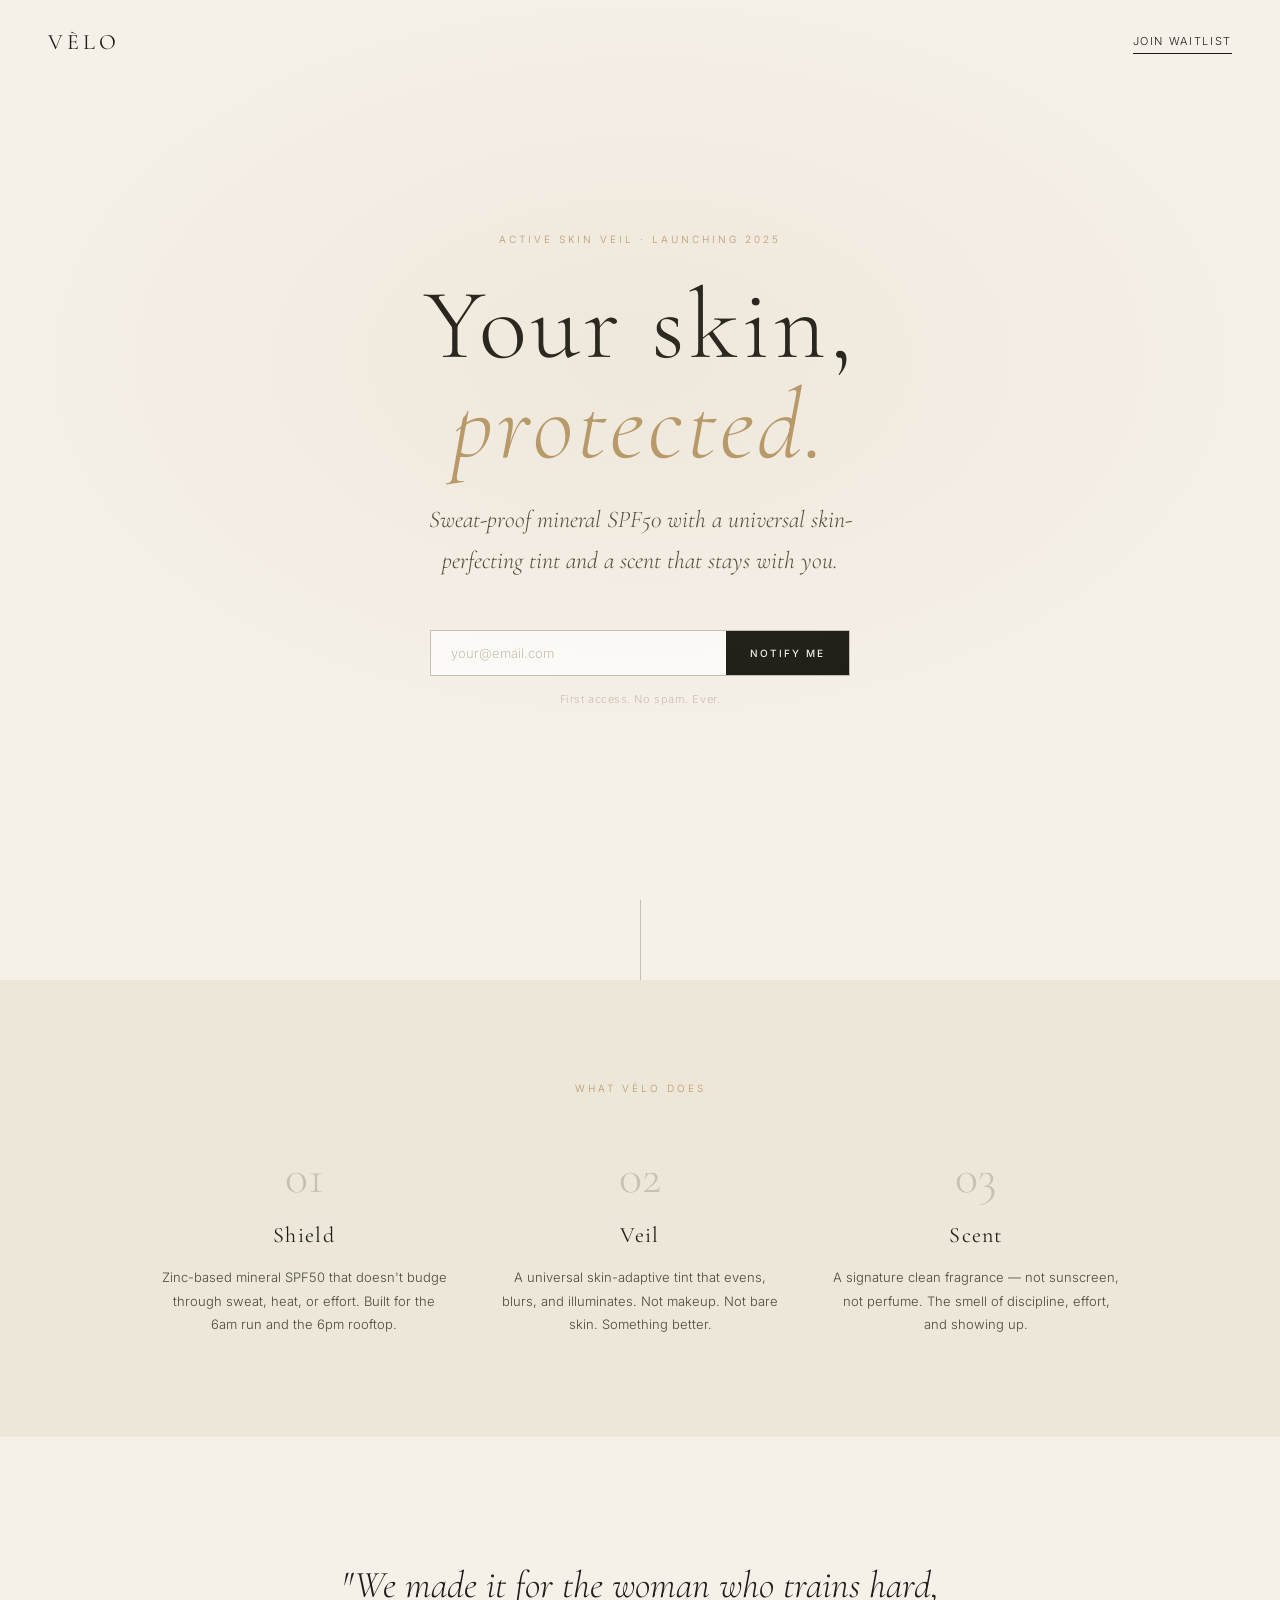
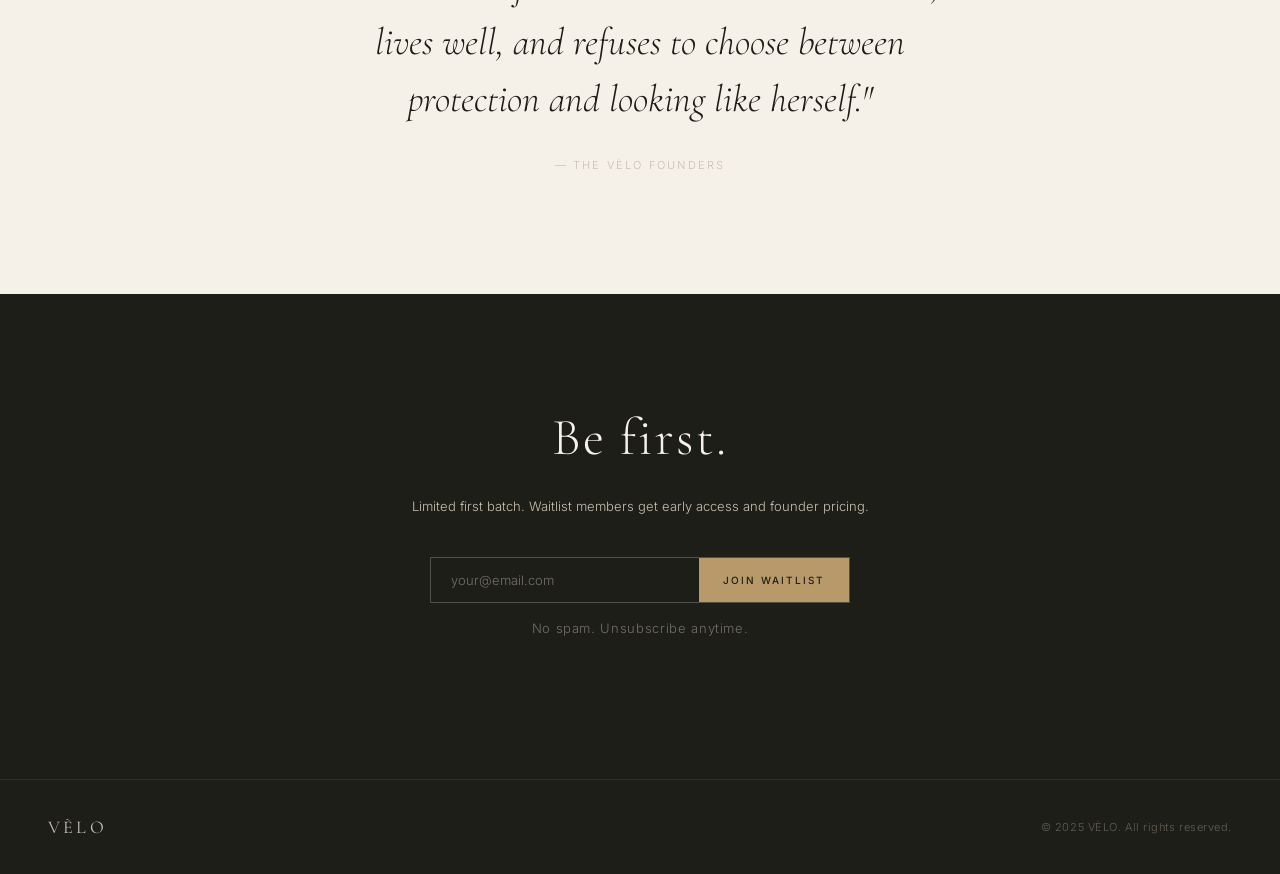
==== index.html @ 6990e5cd "Launch VÈLO landing page with waitlist email capture - Hero section with SPF50 Active Skin Veil posi" ====
<!DOCTYPE html>
<html lang="en">
<head>
  <meta charset="UTF-8" />
  <meta name="viewport" content="width=device-width, initial-scale=1.0" />
  <title>VÈLO — Active Skin Veil</title>
  <meta name="description" content="Sweat-proof mineral SPF50. Universal skin-perfecting tint. A signature scent. Your skin, but better." />
  <link rel="preconnect" href="https://fonts.googleapis.com" />
  <link rel="preconnect" href="https://fonts.gstatic.com" crossorigin />
  <link href="https://fonts.googleapis.com/css2?family=Cormorant+Garamond:ital,wght@0,300;0,400;0,500;1,300;1,400&family=Inter:wght@300;400;500&display=swap" rel="stylesheet" />
  <style>
    *, *::before, *::after { box-sizing: border-box; margin: 0; padding: 0; }

    :root {
      --sand:    #f5f0e8;
      --linen:   #ede7d9;
      --stone:   #c8bfb0;
      --olive:   #4a4a3a;
      --ink:     #1e1e18;
      --gold:    #b89a6a;
      --white:   #fdfcfa;
    }

    html { scroll-behavior: smooth; }

    body {
      background: var(--sand);
      color: var(--ink);
      font-family: 'Inter', sans-serif;
      font-weight: 300;
      font-size: 15px;
      line-height: 1.7;
      min-height: 100vh;
    }

    /* ── NAV ── */
    nav {
      position: fixed;
      top: 0; left: 0; right: 0;
      z-index: 100;
      padding: 24px 48px;
      display: flex;
      justify-content: space-between;
      align-items: center;
      background: transparent;
      transition: background 0.3s;
    }
    nav.scrolled { background: rgba(245,240,232,0.92); backdrop-filter: blur(8px); }

    .logo {
      font-family: 'Cormorant Garamond', serif;
      font-size: 22px;
      font-weight: 400;
      letter-spacing: 0.18em;
      color: var(--ink);
      text-decoration: none;
    }

    .nav-cta {
      font-size: 11px;
      letter-spacing: 0.15em;
      text-transform: uppercase;
      color: var(--ink);
      text-decoration: none;
      border-bottom: 1px solid var(--ink);
      padding-bottom: 2px;
      transition: opacity 0.2s;
    }
    .nav-cta:hover { opacity: 0.5; }

    /* ── HERO ── */
    .hero {
      min-height: 100vh;
      display: flex;
      flex-direction: column;
      justify-content: center;
      align-items: center;
      text-align: center;
      padding: 120px 32px 80px;
      position: relative;
      overflow: hidden;
    }

    .hero::before {
      content: '';
      position: absolute;
      inset: 0;
      background: radial-gradient(ellipse 70% 60% at 50% 40%, rgba(184,154,106,0.10) 0%, transparent 70%);
      pointer-events: none;
    }

    .hero-eyebrow {
      font-size: 10px;
      letter-spacing: 0.3em;
      text-transform: uppercase;
      color: var(--gold);
      margin-bottom: 28px;
    }

    .hero h1 {
      font-family: 'Cormorant Garamond', serif;
      font-size: clamp(52px, 9vw, 100px);
      font-weight: 300;
      line-height: 1.0;
      letter-spacing: 0.04em;
      color: var(--ink);
      margin-bottom: 8px;
    }

    .hero h1 em {
      font-style: italic;
      color: var(--gold);
    }

    .hero-sub {
      font-family: 'Cormorant Garamond', serif;
      font-size: clamp(18px, 2.5vw, 24px);
      font-weight: 300;
      font-style: italic;
      color: var(--olive);
      margin-top: 16px;
      margin-bottom: 48px;
      max-width: 480px;
    }

    /* ── FORM ── */
    .waitlist-form {
      display: flex;
      gap: 0;
      max-width: 420px;
      width: 100%;
      margin: 0 auto;
      border: 1px solid var(--stone);
      background: var(--white);
    }

    .waitlist-form input[type="email"] {
      flex: 1;
      padding: 14px 20px;
      border: none;
      background: transparent;
      font-family: 'Inter', sans-serif;
      font-size: 13px;
      font-weight: 300;
      color: var(--ink);
      outline: none;
    }
    .waitlist-form input::placeholder { color: var(--stone); }

    .waitlist-form button {
      padding: 14px 24px;
      background: var(--ink);
      color: var(--sand);
      border: none;
      font-family: 'Inter', sans-serif;
      font-size: 10px;
      font-weight: 500;
      letter-spacing: 0.2em;
      text-transform: uppercase;
      cursor: pointer;
      transition: background 0.2s;
      white-space: nowrap;
    }
    .waitlist-form button:hover { background: var(--gold); }

    .form-note {
      margin-top: 14px;
      font-size: 11px;
      letter-spacing: 0.05em;
      color: var(--stone);
    }

    .success-msg {
      display: none;
      font-family: 'Cormorant Garamond', serif;
      font-size: 18px;
      font-style: italic;
      color: var(--gold);
      margin-top: 16px;
    }

    /* ── DIVIDER ── */
    .divider {
      width: 1px;
      height: 80px;
      background: var(--stone);
      margin: 0 auto;
    }

    /* ── PILLARS ── */
    .pillars {
      padding: 100px 48px;
      background: var(--linen);
    }

    .pillars-inner {
      max-width: 960px;
      margin: 0 auto;
    }

    .section-label {
      font-size: 10px;
      letter-spacing: 0.3em;
      text-transform: uppercase;
      color: var(--gold);
      text-align: center;
      margin-bottom: 56px;
    }

    .pillars-grid {
      display: grid;
      grid-template-columns: repeat(3, 1fr);
      gap: 48px;
    }

    .pillar {
      text-align: center;
    }

    .pillar-number {
      font-family: 'Cormorant Garamond', serif;
      font-size: 48px;
      font-weight: 300;
      color: var(--stone);
      line-height: 1;
      margin-bottom: 16px;
    }

    .pillar h3 {
      font-family: 'Cormorant Garamond', serif;
      font-size: 22px;
      font-weight: 400;
      letter-spacing: 0.06em;
      color: var(--ink);
      margin-bottom: 12px;
    }

    .pillar p {
      font-size: 13px;
      font-weight: 300;
      color: var(--olive);
      line-height: 1.8;
    }

    /* ── MANIFESTO ── */
    .manifesto {
      padding: 120px 32px;
      text-align: center;
      max-width: 700px;
      margin: 0 auto;
    }

    .manifesto blockquote {
      font-family: 'Cormorant Garamond', serif;
      font-size: clamp(24px, 4vw, 38px);
      font-weight: 300;
      font-style: italic;
      line-height: 1.5;
      color: var(--ink);
    }

    .manifesto cite {
      display: block;
      margin-top: 28px;
      font-size: 11px;
      letter-spacing: 0.2em;
      text-transform: uppercase;
      font-style: normal;
      color: var(--stone);
    }

    /* ── SECOND WAITLIST ── */
    .second-cta {
      background: var(--ink);
      padding: 100px 32px;
      text-align: center;
    }

    .second-cta h2 {
      font-family: 'Cormorant Garamond', serif;
      font-size: clamp(32px, 5vw, 52px);
      font-weight: 300;
      color: var(--sand);
      letter-spacing: 0.04em;
      margin-bottom: 12px;
    }

    .second-cta p {
      font-size: 13px;
      color: var(--stone);
      margin-bottom: 40px;
    }

    .second-cta .waitlist-form {
      border-color: rgba(200,191,176,0.3);
      background: transparent;
    }
    .second-cta .waitlist-form input[type="email"] {
      color: var(--sand);
    }
    .second-cta .waitlist-form input::placeholder { color: rgba(200,191,176,0.5); }
    .second-cta .waitlist-form button {
      background: var(--gold);
      color: var(--ink);
    }
    .second-cta .waitlist-form button:hover { background: var(--sand); }
    .second-cta .form-note { color: rgba(200,191,176,0.5); }

    /* ── FOOTER ── */
    footer {
      background: var(--ink);
      border-top: 1px solid rgba(200,191,176,0.1);
      padding: 32px 48px;
      display: flex;
      justify-content: space-between;
      align-items: center;
    }

    footer .logo { color: var(--stone); font-size: 18px; }

    footer p {
      font-size: 11px;
      letter-spacing: 0.05em;
      color: rgba(200,191,176,0.4);
    }

    /* ── RESPONSIVE ── */
    @media (max-width: 768px) {
      nav { padding: 20px 24px; }

      .pillars { padding: 72px 24px; }
      .pillars-grid { grid-template-columns: 1fr; gap: 48px; }

      footer { flex-direction: column; gap: 12px; text-align: center; }

      .waitlist-form { flex-direction: column; }
      .waitlist-form button { padding: 14px; }
    }
  </style>
</head>
<body>

  <!-- NAV -->
  <nav id="nav">
    <a href="#" class="logo">VÈLO</a>
    <a href="#waitlist" class="nav-cta">Join Waitlist</a>
  </nav>

  <!-- HERO -->
  <section class="hero">
    <p class="hero-eyebrow">Active Skin Veil · Launching 2025</p>
    <h1>Your skin,<br /><em>protected.</em></h1>
    <p class="hero-sub">Sweat-proof mineral SPF50 with a universal skin-perfecting tint and a scent that stays with you.</p>

    <form class="waitlist-form" id="waitlist" action="https://formspree.io/f/YOUR_FORM_ID" method="POST">
      <input type="email" name="email" placeholder="your@email.com" required />
      <button type="submit">Notify Me</button>
    </form>
    <p class="form-note">First access. No spam. Ever.</p>
    <p class="success-msg" id="success-hero">You're on the list. We'll be in touch.</p>
  </section>

  <div class="divider"></div>

  <!-- PILLARS -->
  <section class="pillars">
    <div class="pillars-inner">
      <p class="section-label">What VÈLO does</p>
      <div class="pillars-grid">

        <div class="pillar">
          <div class="pillar-number">01</div>
          <h3>Shield</h3>
          <p>Zinc-based mineral SPF50 that doesn't budge through sweat, heat, or effort. Built for the 6am run and the 6pm rooftop.</p>
        </div>

        <div class="pillar">
          <div class="pillar-number">02</div>
          <h3>Veil</h3>
          <p>A universal skin-adaptive tint that evens, blurs, and illuminates. Not makeup. Not bare skin. Something better.</p>
        </div>

        <div class="pillar">
          <div class="pillar-number">03</div>
          <h3>Scent</h3>
          <p>A signature clean fragrance — not sunscreen, not perfume. The smell of discipline, effort, and showing up.</p>
        </div>

      </div>
    </div>
  </section>

  <!-- MANIFESTO -->
  <section class="manifesto">
    <blockquote>
      "We made it for the woman who trains hard, lives well, and refuses to choose between protection and looking like herself."
    </blockquote>
    <cite>— The VÈLO Founders</cite>
  </section>

  <!-- SECOND CTA -->
  <section class="second-cta">
    <h2>Be first.</h2>
    <p>Limited first batch. Waitlist members get early access and founder pricing.</p>

    <form class="waitlist-form" id="waitlist-2" action="https://formspree.io/f/YOUR_FORM_ID" method="POST">
      <input type="email" name="email" placeholder="your@email.com" required />
      <button type="submit">Join Waitlist</button>
    </form>
    <p class="form-note">No spam. Unsubscribe anytime.</p>
    <p class="success-msg" id="success-footer">You're on the list. We'll be in touch.</p>
  </section>

  <!-- FOOTER -->
  <footer>
    <a href="#" class="logo">VÈLO</a>
    <p>© 2025 VÈLO. All rights reserved.</p>
  </footer>

  <script>
    // Nav scroll effect
    const nav = document.getElementById('nav');
    window.addEventListener('scroll', () => {
      nav.classList.toggle('scrolled', window.scrollY > 40);
    });

    // Form submissions
    function handleForm(formId, successId) {
      const form = document.getElementById(formId);
      if (!form) return;
      form.addEventListener('submit', async (e) => {
        e.preventDefault();
        const data = new FormData(form);
        try {
          const res = await fetch(form.action, {
            method: 'POST',
            body: data,
            headers: { 'Accept': 'application/json' }
          });
          if (res.ok) {
            form.style.display = 'none';
            document.getElementById(successId).style.display = 'block';
          }
        } catch {
          // fallback: still show success to not block UX
          form.style.display = 'none';
          document.getElementById(successId).style.display = 'block';
        }
      });
    }

    handleForm('waitlist', 'success-hero');
    handleForm('waitlist-2', 'success-footer');
  </script>

</body>
</html>
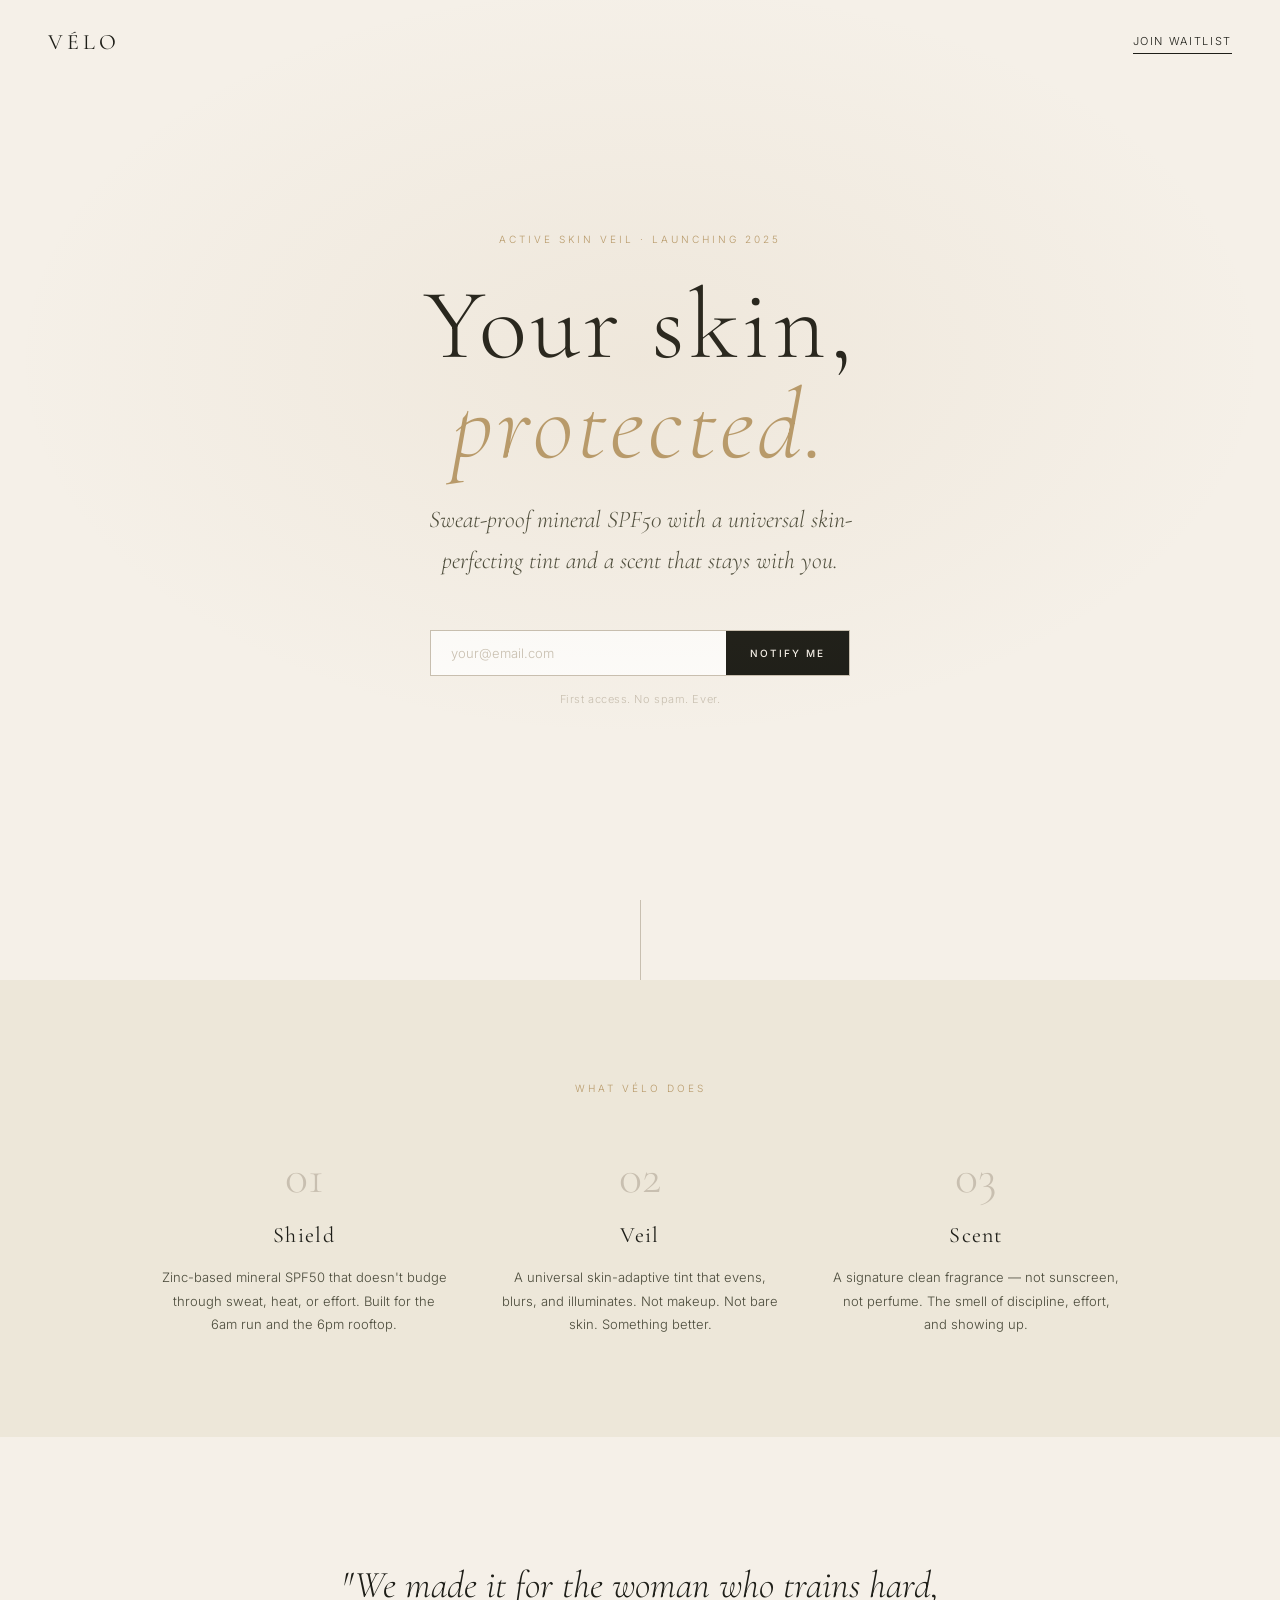
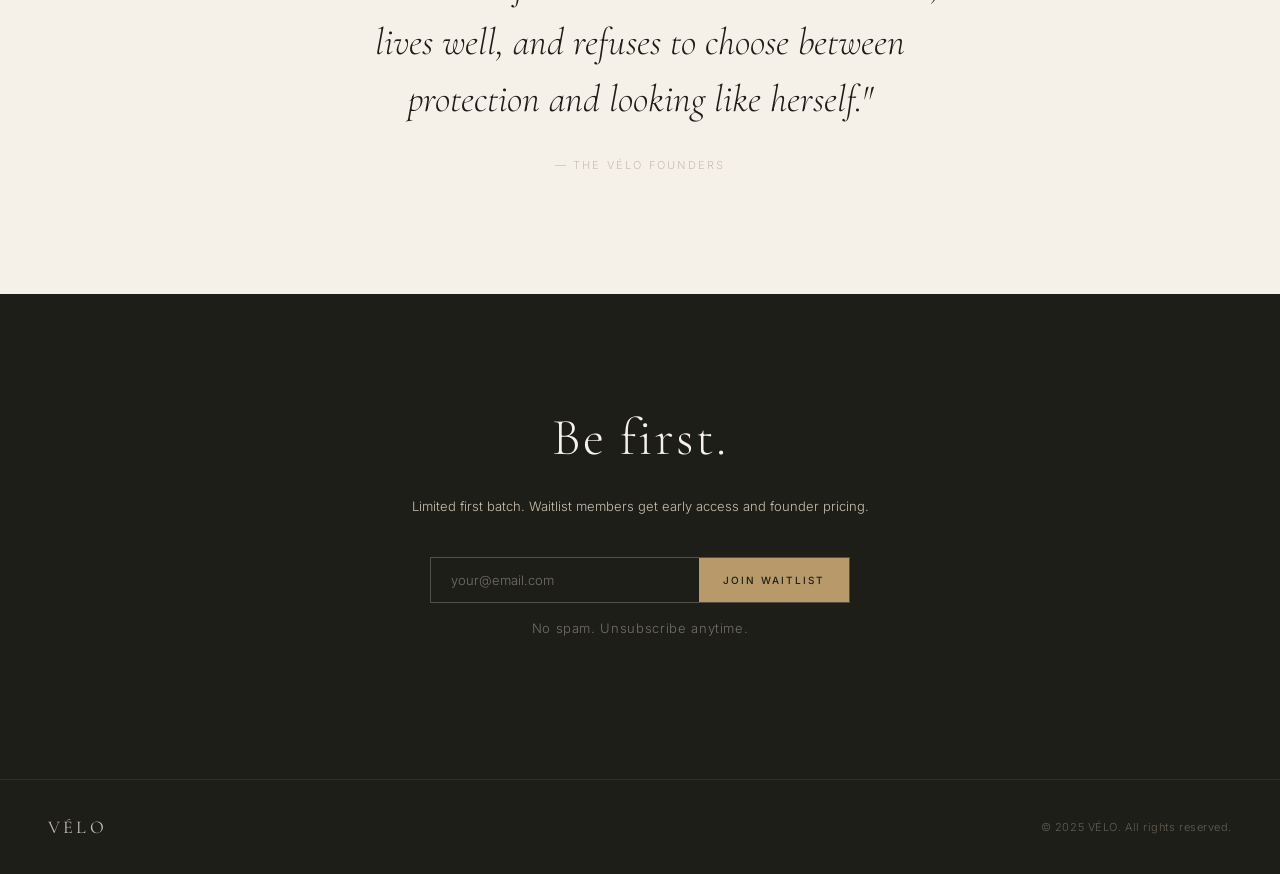
==== commit 96ef9255: "Rename brand from VÈLO to VÉLO throughout https://claude.ai/code/session_01LeLwu3BxcGDRyAWio3hbB8" ====
--- a/index.html
+++ b/index.html
@@ -3,7 +3,7 @@
 <head>
   <meta charset="UTF-8" />
   <meta name="viewport" content="width=device-width, initial-scale=1.0" />
-  <title>VÈLO — Active Skin Veil</title>
+  <title>VÉLO — Active Skin Veil</title>
   <meta name="description" content="Sweat-proof mineral SPF50. Universal skin-perfecting tint. A signature scent. Your skin, but better." />
   <link rel="preconnect" href="https://fonts.googleapis.com" />
   <link rel="preconnect" href="https://fonts.gstatic.com" crossorigin />
@@ -342,7 +342,7 @@
 
   <!-- NAV -->
   <nav id="nav">
-    <a href="#" class="logo">VÈLO</a>
+    <a href="#" class="logo">VÉLO</a>
     <a href="#waitlist" class="nav-cta">Join Waitlist</a>
   </nav>
 
@@ -352,7 +352,9 @@
     <h1>Your skin,<br /><em>protected.</em></h1>
     <p class="hero-sub">Sweat-proof mineral SPF50 with a universal skin-perfecting tint and a scent that stays with you.</p>
 
-    <form class="waitlist-form" id="waitlist" action="https://formspree.io/f/YOUR_FORM_ID" method="POST">
+    <form class="waitlist-form" id="waitlist" name="waitlist" data-netlify="true" netlify-honeypot="bot-field" method="POST">
+      <input type="hidden" name="form-name" value="waitlist" />
+      <input type="hidden" name="bot-field" />
       <input type="email" name="email" placeholder="your@email.com" required />
       <button type="submit">Notify Me</button>
     </form>
@@ -365,7 +367,7 @@
   <!-- PILLARS -->
   <section class="pillars">
     <div class="pillars-inner">
-      <p class="section-label">What VÈLO does</p>
+      <p class="section-label">What VÉLO does</p>
       <div class="pillars-grid">
 
         <div class="pillar">
@@ -395,7 +397,7 @@
     <blockquote>
       "We made it for the woman who trains hard, lives well, and refuses to choose between protection and looking like herself."
     </blockquote>
-    <cite>— The VÈLO Founders</cite>
+    <cite>— The VÉLO Founders</cite>
   </section>
 
   <!-- SECOND CTA -->
@@ -403,7 +405,9 @@
     <h2>Be first.</h2>
     <p>Limited first batch. Waitlist members get early access and founder pricing.</p>
 
-    <form class="waitlist-form" id="waitlist-2" action="https://formspree.io/f/YOUR_FORM_ID" method="POST">
+    <form class="waitlist-form" id="waitlist-2" name="waitlist" data-netlify="true" netlify-honeypot="bot-field" method="POST">
+      <input type="hidden" name="form-name" value="waitlist" />
+      <input type="hidden" name="bot-field" />
       <input type="email" name="email" placeholder="your@email.com" required />
       <button type="submit">Join Waitlist</button>
     </form>
@@ -413,8 +417,8 @@
 
   <!-- FOOTER -->
   <footer>
-    <a href="#" class="logo">VÈLO</a>
-    <p>© 2025 VÈLO. All rights reserved.</p>
+    <a href="#" class="logo">VÉLO</a>
+    <p>© 2025 VÉLO. All rights reserved.</p>
   </footer>
 
   <script>
@@ -424,33 +428,12 @@
       nav.classList.toggle('scrolled', window.scrollY > 40);
     });
 
-    // Form submissions
-    function handleForm(formId, successId) {
-      const form = document.getElementById(formId);
-      if (!form) return;
-      form.addEventListener('submit', async (e) => {
-        e.preventDefault();
-        const data = new FormData(form);
-        try {
-          const res = await fetch(form.action, {
-            method: 'POST',
-            body: data,
-            headers: { 'Accept': 'application/json' }
-          });
-          if (res.ok) {
-            form.style.display = 'none';
-            document.getElementById(successId).style.display = 'block';
-          }
-        } catch {
-          // fallback: still show success to not block UX
-          form.style.display = 'none';
-          document.getElementById(successId).style.display = 'block';
-        }
-      });
-    }
-
-    handleForm('waitlist', 'success-hero');
-    handleForm('waitlist-2', 'success-footer');
+    // Netlify Forms: show success message after submission
+    const params = new URLSearchParams(window.location.search);
+    if (params.get('submitted') === 'true') {
+      document.querySelectorAll('.waitlist-form').forEach(f => f.style.display = 'none');
+      document.querySelectorAll('.success-msg').forEach(m => m.style.display = 'block');
+    }
   </script>
 
 </body>
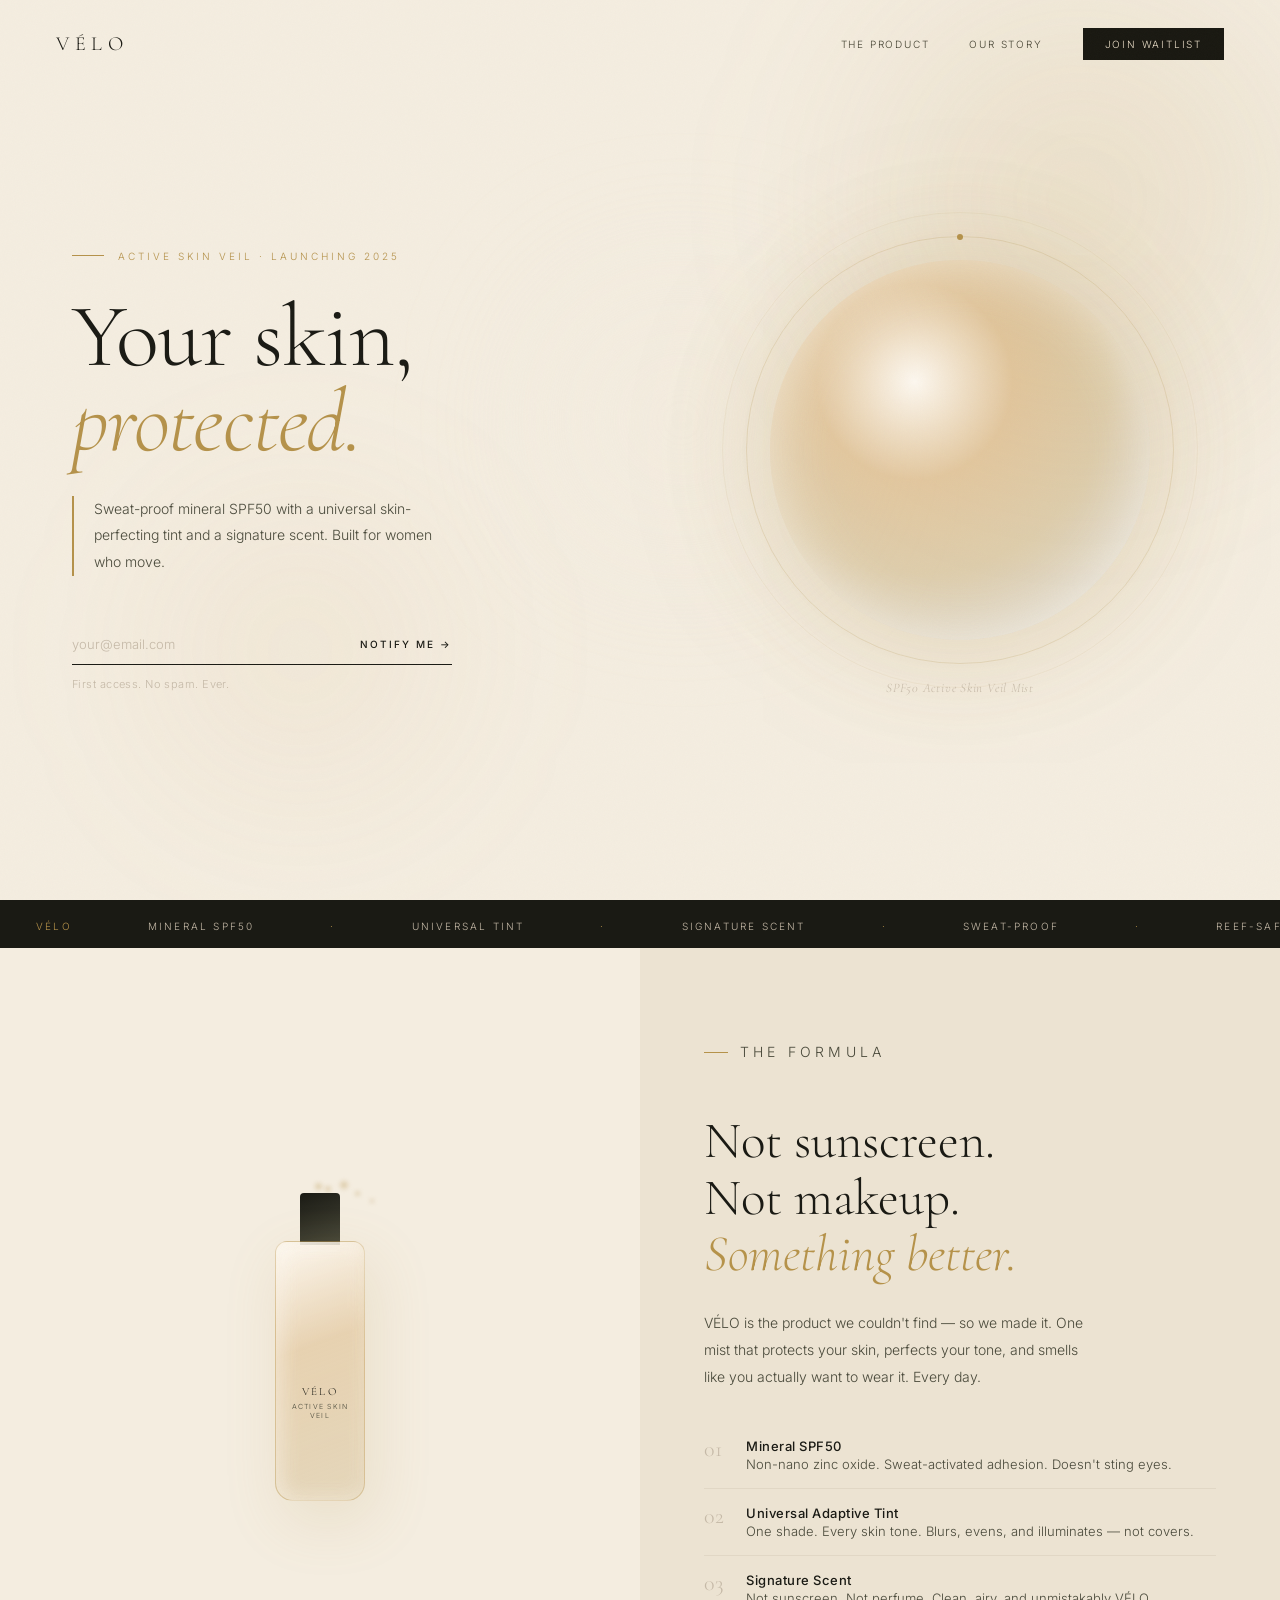
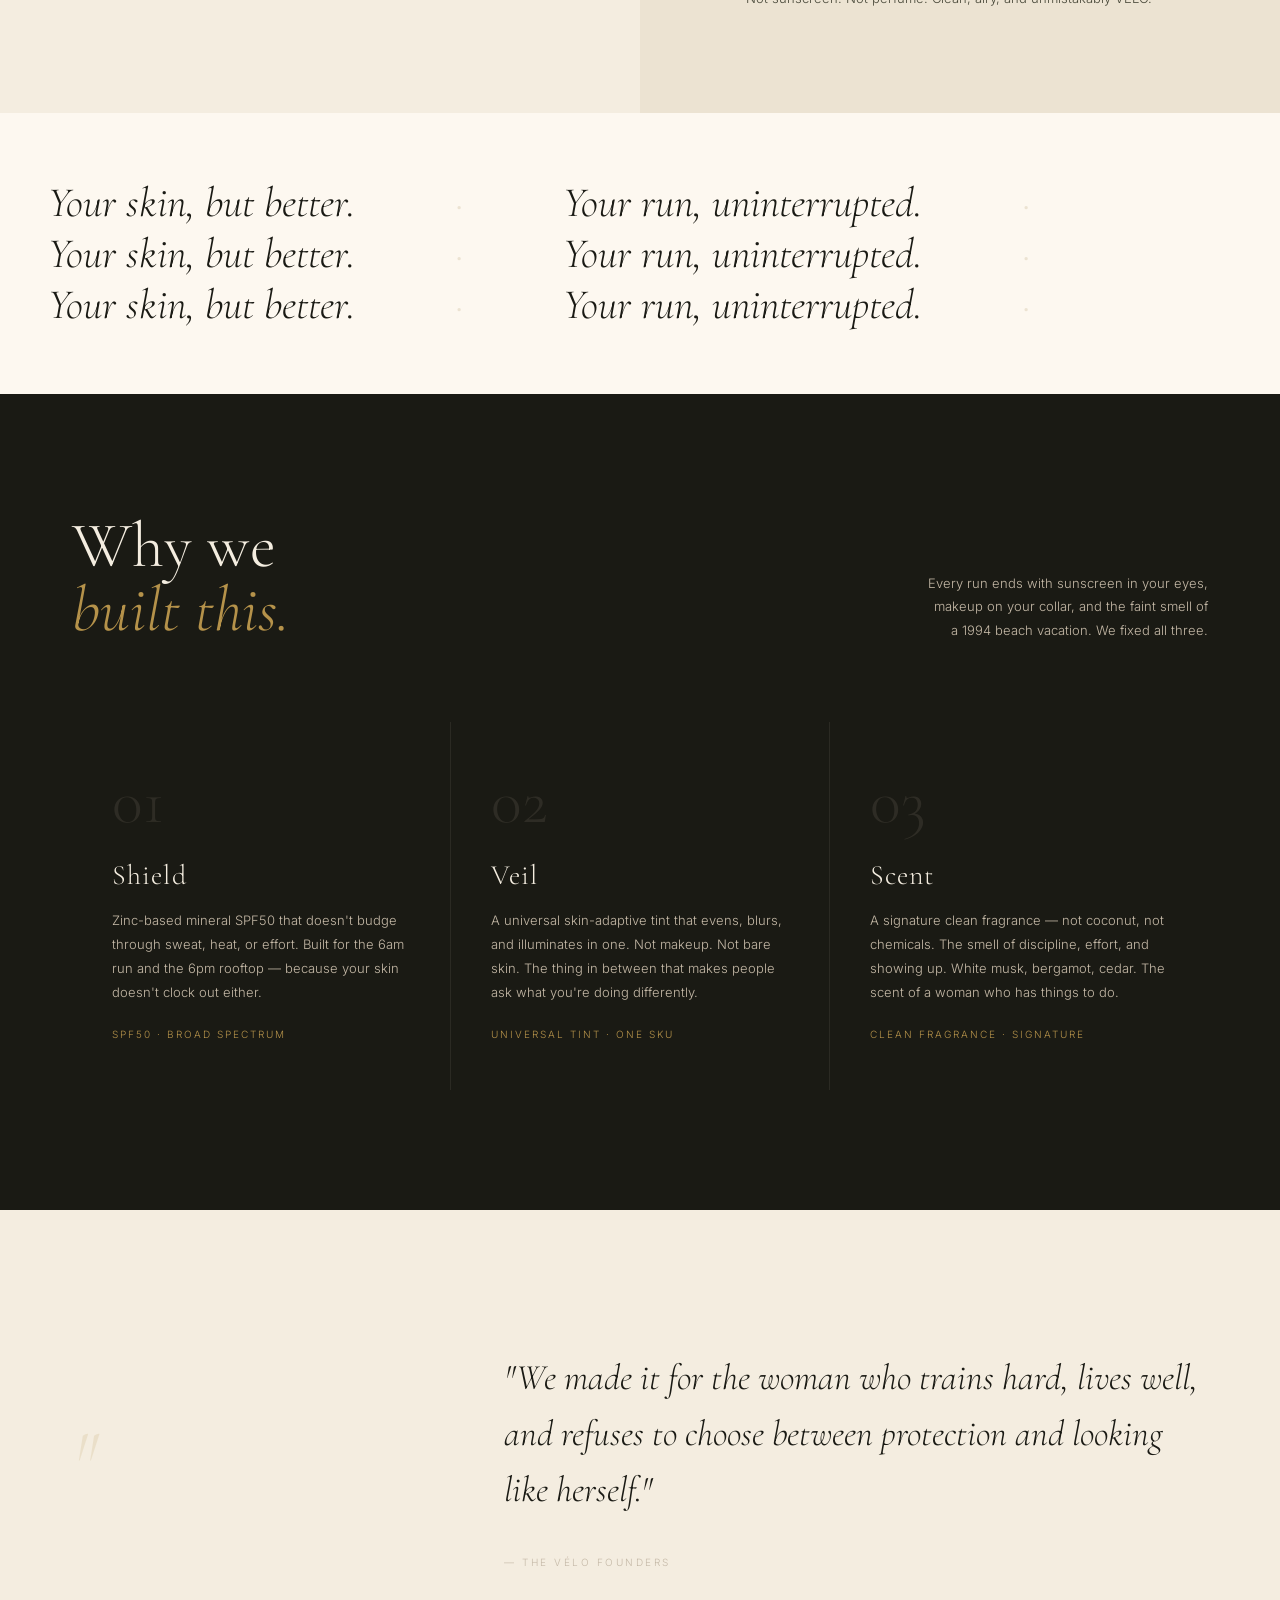
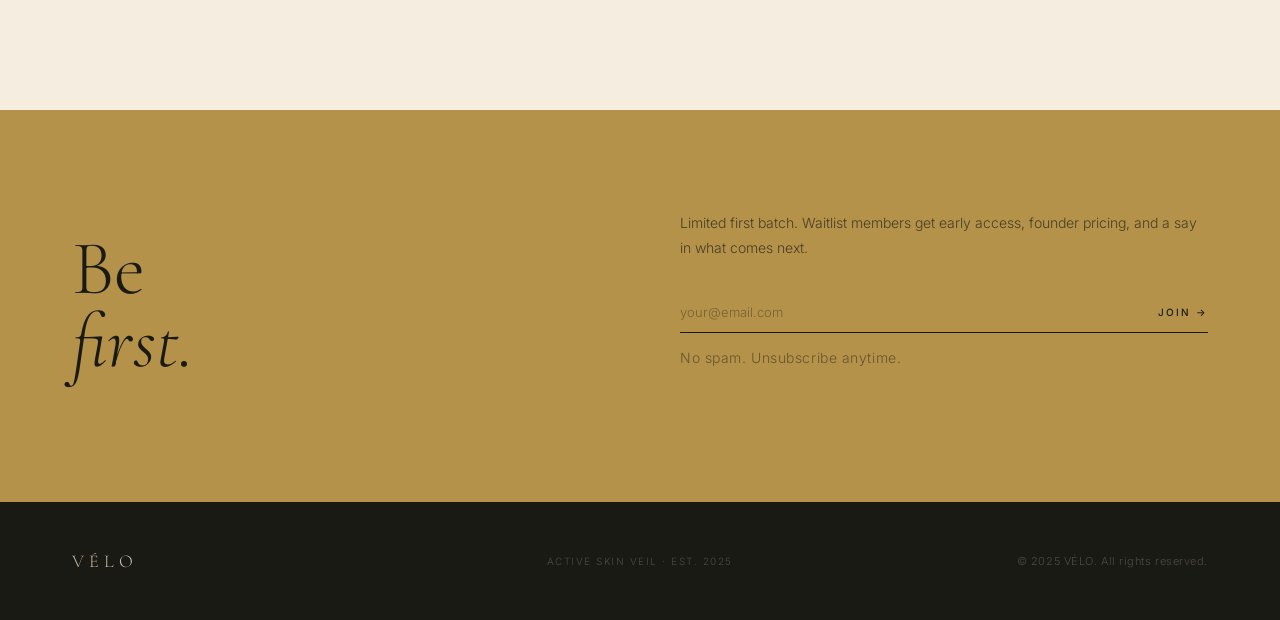
==== commit 4bb1b67e: "Full visual redesign of VÉLO landing page - Immersive hero: 2-column layout with animated CSS orb (p" ====
--- a/index.html
+++ b/index.html
@@ -7,136 +7,292 @@
   <meta name="description" content="Sweat-proof mineral SPF50. Universal skin-perfecting tint. A signature scent. Your skin, but better." />
   <link rel="preconnect" href="https://fonts.googleapis.com" />
   <link rel="preconnect" href="https://fonts.gstatic.com" crossorigin />
-  <link href="https://fonts.googleapis.com/css2?family=Cormorant+Garamond:ital,wght@0,300;0,400;0,500;1,300;1,400&family=Inter:wght@300;400;500&display=swap" rel="stylesheet" />
+  <link href="https://fonts.googleapis.com/css2?family=Cormorant+Garamond:ital,wght@0,200;0,300;0,400;1,200;1,300;1,400&family=Inter:wght@300;400;500&display=swap" rel="stylesheet" />
   <style>
     *, *::before, *::after { box-sizing: border-box; margin: 0; padding: 0; }
 
     :root {
-      --sand:    #f5f0e8;
-      --linen:   #ede7d9;
-      --stone:   #c8bfb0;
-      --olive:   #4a4a3a;
-      --ink:     #1e1e18;
-      --gold:    #b89a6a;
-      --white:   #fdfcfa;
+      --sand:  #f4ede0;
+      --linen: #ece3d2;
+      --stone: #c5b9a7;
+      --olive: #49493a;
+      --ink:   #1a1a14;
+      --gold:  #b5924a;
+      --glow:  #d4a96a;
+      --cream: #fdf8f0;
     }
 
     html { scroll-behavior: smooth; }
 
     body {
-      background: var(--sand);
+      background: var(--cream);
       color: var(--ink);
       font-family: 'Inter', sans-serif;
       font-weight: 300;
-      font-size: 15px;
-      line-height: 1.7;
-      min-height: 100vh;
-    }
-
-    /* ── NAV ── */
+      overflow-x: hidden;
+    }
+
+    /* ─── NOISE TEXTURE OVERLAY ─── */
+    body::before {
+      content: '';
+      position: fixed;
+      inset: 0;
+      opacity: 0.025;
+      pointer-events: none;
+      z-index: 999;
+      background-image: url("data:image/svg+xml,%3Csvg viewBox='0 0 256 256' xmlns='http://www.w3.org/2000/svg'%3E%3Cfilter id='noise'%3E%3CfeTurbulence type='fractalNoise' baseFrequency='0.9' numOctaves='4' stitchTiles='stitch'/%3E%3C/filter%3E%3Crect width='100%25' height='100%25' filter='url(%23noise)'/%3E%3C/svg%3E");
+      background-size: 256px 256px;
+    }
+
+    /* ─── NAV ─── */
     nav {
       position: fixed;
       top: 0; left: 0; right: 0;
       z-index: 100;
-      padding: 24px 48px;
+      padding: 28px 56px;
       display: flex;
       justify-content: space-between;
       align-items: center;
-      background: transparent;
-      transition: background 0.3s;
-    }
-    nav.scrolled { background: rgba(245,240,232,0.92); backdrop-filter: blur(8px); }
+      mix-blend-mode: multiply;
+      transition: all 0.4s ease;
+    }
+    nav.solid {
+      mix-blend-mode: normal;
+      background: rgba(244,237,224,0.88);
+      backdrop-filter: blur(12px);
+      padding: 20px 56px;
+      border-bottom: 1px solid rgba(197,185,167,0.3);
+    }
 
     .logo {
       font-family: 'Cormorant Garamond', serif;
-      font-size: 22px;
-      font-weight: 400;
-      letter-spacing: 0.18em;
+      font-size: 20px;
+      font-weight: 300;
+      letter-spacing: 0.28em;
       color: var(--ink);
       text-decoration: none;
     }
 
+    .nav-links { display: flex; align-items: center; gap: 40px; }
+
+    .nav-link {
+      font-size: 10px;
+      letter-spacing: 0.18em;
+      text-transform: uppercase;
+      color: var(--olive);
+      text-decoration: none;
+      transition: color 0.2s;
+    }
+    .nav-link:hover { color: var(--gold); }
+
     .nav-cta {
-      font-size: 11px;
-      letter-spacing: 0.15em;
+      font-size: 10px;
+      letter-spacing: 0.18em;
       text-transform: uppercase;
-      color: var(--ink);
+      color: var(--cream);
+      background: var(--ink);
+      padding: 10px 22px;
       text-decoration: none;
-      border-bottom: 1px solid var(--ink);
-      padding-bottom: 2px;
-      transition: opacity 0.2s;
-    }
-    .nav-cta:hover { opacity: 0.5; }
-
-    /* ── HERO ── */
+      transition: background 0.25s;
+    }
+    .nav-cta:hover { background: var(--gold); }
+
+    /* ─── HERO ─── */
     .hero {
       min-height: 100vh;
-      display: flex;
-      flex-direction: column;
-      justify-content: center;
+      display: grid;
+      grid-template-columns: 1fr 1fr;
       align-items: center;
-      text-align: center;
-      padding: 120px 32px 80px;
       position: relative;
       overflow: hidden;
-    }
-
-    .hero::before {
-      content: '';
+      background: var(--sand);
+    }
+
+    /* Background gradient orbs */
+    .hero-bg {
       position: absolute;
       inset: 0;
-      background: radial-gradient(ellipse 70% 60% at 50% 40%, rgba(184,154,106,0.10) 0%, transparent 70%);
       pointer-events: none;
     }
+    .orb {
+      position: absolute;
+      border-radius: 50%;
+      filter: blur(80px);
+    }
+    .orb-1 {
+      width: 600px; height: 600px;
+      background: radial-gradient(circle, rgba(181,146,74,0.18) 0%, transparent 70%);
+      top: -100px; right: -100px;
+      animation: drift1 12s ease-in-out infinite;
+    }
+    .orb-2 {
+      width: 400px; height: 400px;
+      background: radial-gradient(circle, rgba(212,169,106,0.12) 0%, transparent 70%);
+      bottom: 50px; left: 100px;
+      animation: drift2 16s ease-in-out infinite;
+    }
+    .orb-3 {
+      width: 300px; height: 300px;
+      background: radial-gradient(circle, rgba(244,237,224,0.8) 0%, transparent 70%);
+      top: 30%; right: 35%;
+      animation: drift3 10s ease-in-out infinite;
+    }
+
+    @keyframes drift1 {
+      0%,100% { transform: translate(0,0) scale(1); }
+      50%      { transform: translate(-40px, 30px) scale(1.08); }
+    }
+    @keyframes drift2 {
+      0%,100% { transform: translate(0,0) scale(1); }
+      50%      { transform: translate(30px,-20px) scale(0.95); }
+    }
+    @keyframes drift3 {
+      0%,100% { transform: translate(0,0); }
+      50%      { transform: translate(20px, 40px); }
+    }
+
+    /* Hero left: text */
+    .hero-text {
+      padding: 120px 56px 80px 72px;
+      position: relative;
+      z-index: 2;
+    }
 
     .hero-eyebrow {
+      display: flex;
+      align-items: center;
+      gap: 14px;
       font-size: 10px;
       letter-spacing: 0.3em;
       text-transform: uppercase;
       color: var(--gold);
-      margin-bottom: 28px;
+      margin-bottom: 32px;
+    }
+    .hero-eyebrow::before {
+      content: '';
+      display: block;
+      width: 32px;
+      height: 1px;
+      background: var(--gold);
     }
 
     .hero h1 {
       font-family: 'Cormorant Garamond', serif;
-      font-size: clamp(52px, 9vw, 100px);
-      font-weight: 300;
-      line-height: 1.0;
-      letter-spacing: 0.04em;
+      font-size: clamp(64px, 7vw, 110px);
+      font-weight: 200;
+      line-height: 0.95;
+      letter-spacing: -0.01em;
       color: var(--ink);
-      margin-bottom: 8px;
-    }
-
+      margin-bottom: 32px;
+    }
     .hero h1 em {
       font-style: italic;
       color: var(--gold);
-    }
-
-    .hero-sub {
-      font-family: 'Cormorant Garamond', serif;
-      font-size: clamp(18px, 2.5vw, 24px);
+      display: block;
+    }
+
+    .hero-desc {
+      font-size: 14px;
       font-weight: 300;
+      color: var(--olive);
+      line-height: 1.9;
+      max-width: 360px;
+      margin-bottom: 48px;
+      border-left: 2px solid var(--gold);
+      padding-left: 20px;
+    }
+
+    /* Hero right: visual */
+    .hero-visual {
+      height: 100vh;
+      position: relative;
+      z-index: 1;
+      display: flex;
+      align-items: center;
+      justify-content: center;
+    }
+
+    .product-orb {
+      position: relative;
+      width: 380px;
+      height: 380px;
+    }
+    .product-orb-inner {
+      width: 100%;
+      height: 100%;
+      border-radius: 50%;
+      background: radial-gradient(circle at 38% 32%,
+        rgba(253,248,240,0.95) 0%,
+        rgba(212,169,106,0.55) 28%,
+        rgba(181,146,74,0.35) 55%,
+        rgba(74,74,58,0.12) 80%,
+        transparent 100%
+      );
+      box-shadow:
+        0 0 100px rgba(181,146,74,0.25),
+        0 0 200px rgba(181,146,74,0.08),
+        inset 0 0 60px rgba(253,248,240,0.6);
+      animation: breathe 5s ease-in-out infinite;
+    }
+    .product-orb-ring {
+      position: absolute;
+      inset: -24px;
+      border-radius: 50%;
+      border: 1px solid rgba(181,146,74,0.2);
+      animation: spin-slow 20s linear infinite;
+    }
+    .product-orb-ring::before {
+      content: '';
+      position: absolute;
+      top: -3px; left: 50%;
+      transform: translateX(-50%);
+      width: 6px; height: 6px;
+      border-radius: 50%;
+      background: var(--gold);
+    }
+    .product-orb-ring-2 {
+      position: absolute;
+      inset: -48px;
+      border-radius: 50%;
+      border: 1px solid rgba(181,146,74,0.08);
+      animation: spin-slow 35s linear infinite reverse;
+    }
+
+    @keyframes breathe {
+      0%,100% { transform: scale(1);    box-shadow: 0 0 100px rgba(181,146,74,0.25), 0 0 200px rgba(181,146,74,0.08), inset 0 0 60px rgba(253,248,240,0.6); }
+      50%      { transform: scale(1.04); box-shadow: 0 0 130px rgba(181,146,74,0.35), 0 0 260px rgba(181,146,74,0.12), inset 0 0 80px rgba(253,248,240,0.7); }
+    }
+    @keyframes spin-slow {
+      from { transform: rotate(0deg); }
+      to   { transform: rotate(360deg); }
+    }
+
+    .orb-label {
+      position: absolute;
+      bottom: -56px;
+      left: 50%;
+      transform: translateX(-50%);
+      font-family: 'Cormorant Garamond', serif;
+      font-size: 13px;
       font-style: italic;
-      color: var(--olive);
-      margin-top: 16px;
-      margin-bottom: 48px;
-      max-width: 480px;
-    }
-
-    /* ── FORM ── */
+      color: var(--stone);
+      white-space: nowrap;
+      letter-spacing: 0.06em;
+    }
+
+    /* ─── EMAIL FORM ─── */
+    .form-wrap {
+      max-width: 380px;
+    }
     .waitlist-form {
       display: flex;
-      gap: 0;
-      max-width: 420px;
-      width: 100%;
-      margin: 0 auto;
-      border: 1px solid var(--stone);
-      background: var(--white);
-    }
-
+      border-bottom: 1.5px solid var(--ink);
+      background: transparent;
+      margin-bottom: 12px;
+    }
     .waitlist-form input[type="email"] {
       flex: 1;
-      padding: 14px 20px;
+      padding: 12px 0;
       border: none;
       background: transparent;
       font-family: 'Inter', sans-serif;
@@ -146,195 +302,442 @@
       outline: none;
     }
     .waitlist-form input::placeholder { color: var(--stone); }
-
     .waitlist-form button {
-      padding: 14px 24px;
-      background: var(--ink);
-      color: var(--sand);
+      padding: 12px 0 12px 20px;
       border: none;
+      background: transparent;
       font-family: 'Inter', sans-serif;
       font-size: 10px;
       font-weight: 500;
       letter-spacing: 0.2em;
       text-transform: uppercase;
+      color: var(--ink);
       cursor: pointer;
-      transition: background 0.2s;
+      transition: color 0.2s;
       white-space: nowrap;
     }
-    .waitlist-form button:hover { background: var(--gold); }
-
+    .waitlist-form button:hover { color: var(--gold); }
     .form-note {
-      margin-top: 14px;
       font-size: 11px;
-      letter-spacing: 0.05em;
       color: var(--stone);
-    }
-
+      letter-spacing: 0.04em;
+    }
     .success-msg {
       display: none;
       font-family: 'Cormorant Garamond', serif;
-      font-size: 18px;
+      font-size: 17px;
       font-style: italic;
       color: var(--gold);
-      margin-top: 16px;
-    }
-
-    /* ── DIVIDER ── */
-    .divider {
-      width: 1px;
-      height: 80px;
-      background: var(--stone);
-      margin: 0 auto;
-    }
-
-    /* ── PILLARS ── */
-    .pillars {
-      padding: 100px 48px;
+      padding: 12px 0;
+    }
+
+    /* ─── TICKER ─── */
+    .ticker {
+      background: var(--ink);
+      padding: 14px 0;
+      overflow: hidden;
+      white-space: nowrap;
+    }
+    .ticker-inner {
+      display: inline-block;
+      animation: ticker 22s linear infinite;
+    }
+    .ticker-inner span {
+      font-size: 10px;
+      letter-spacing: 0.22em;
+      text-transform: uppercase;
+      color: var(--stone);
+      padding: 0 36px;
+    }
+    .ticker-inner span.accent { color: var(--gold); }
+    @keyframes ticker {
+      from { transform: translateX(0); }
+      to   { transform: translateX(-50%); }
+    }
+
+    /* ─── PRODUCT SECTION ─── */
+    .product-section {
+      display: grid;
+      grid-template-columns: 1fr 1fr;
+      min-height: 85vh;
       background: var(--linen);
     }
 
-    .pillars-inner {
-      max-width: 960px;
-      margin: 0 auto;
-    }
-
-    .section-label {
+    .product-img-side {
+      position: relative;
+      overflow: hidden;
+      background: var(--sand);
+      display: flex;
+      align-items: center;
+      justify-content: center;
+    }
+
+    /* Abstract bottle/mist visualization */
+    .bottle-wrap {
+      position: relative;
+      width: 200px;
+      height: 340px;
+    }
+    .bottle-body {
+      position: absolute;
+      bottom: 0; left: 50%;
+      transform: translateX(-50%);
+      width: 90px;
+      height: 260px;
+      background: linear-gradient(160deg,
+        rgba(253,248,240,0.9) 0%,
+        rgba(212,169,106,0.4) 40%,
+        rgba(181,146,74,0.25) 100%
+      );
+      border-radius: 12px 12px 18px 18px;
+      border: 1px solid rgba(181,146,74,0.3);
+      box-shadow:
+        inset 4px 0 20px rgba(253,248,240,0.6),
+        inset -2px 0 10px rgba(181,146,74,0.1),
+        8px 20px 60px rgba(181,146,74,0.15);
+    }
+    .bottle-cap {
+      position: absolute;
+      bottom: 256px; left: 50%;
+      transform: translateX(-50%);
+      width: 40px;
+      height: 52px;
+      background: linear-gradient(160deg, var(--ink) 0%, var(--olive) 100%);
+      border-radius: 4px 4px 0 0;
+    }
+    .bottle-label {
+      position: absolute;
+      bottom: 80px; left: 50%;
+      transform: translateX(-50%);
+      width: 70px;
+      text-align: center;
+    }
+    .bottle-label-text {
+      font-family: 'Cormorant Garamond', serif;
+      font-size: 11px;
+      font-weight: 300;
+      letter-spacing: 0.22em;
+      color: var(--ink);
+    }
+    .bottle-label-sub {
+      font-size: 7px;
+      letter-spacing: 0.18em;
+      text-transform: uppercase;
+      color: var(--olive);
+      margin-top: 4px;
+    }
+    /* Mist spray particles */
+    .mist {
+      position: absolute;
+      top: 20px; left: 50%;
+      transform: translateX(-50%);
+    }
+    .mist-dot {
+      position: absolute;
+      border-radius: 50%;
+      background: rgba(181,146,74,0.3);
+      filter: blur(2px);
+      animation: mist-float 3s ease-out infinite;
+    }
+    .mist-dot:nth-child(1) { width:8px;height:8px; top:0;  left:20px;  animation-delay:0s;   animation-duration:2.8s; }
+    .mist-dot:nth-child(2) { width:5px;height:5px; top:10px;left:35px; animation-delay:0.4s; animation-duration:3.2s; }
+    .mist-dot:nth-child(3) { width:6px;height:6px; top:5px; left:5px;  animation-delay:0.8s; animation-duration:2.5s; }
+    .mist-dot:nth-child(4) { width:4px;height:4px; top:18px;left:50px; animation-delay:1.2s; animation-duration:3.6s; }
+    .mist-dot:nth-child(5) { width:7px;height:7px; top:2px; left:-5px; animation-delay:0.2s; animation-duration:3.0s; }
+    @keyframes mist-float {
+      0%   { transform: translate(0,0) scale(1);   opacity:0.8; }
+      100% { transform: translate(var(--dx,10px), -60px) scale(0.3); opacity:0; }
+    }
+    .mist-dot:nth-child(1) { --dx: 15px; }
+    .mist-dot:nth-child(2) { --dx: 22px; }
+    .mist-dot:nth-child(3) { --dx: -8px; }
+    .mist-dot:nth-child(4) { --dx: 30px; }
+    .mist-dot:nth-child(5) { --dx: -15px; }
+
+    .product-text-side {
+      padding: 80px 64px;
+      display: flex;
+      flex-direction: column;
+      justify-content: center;
+    }
+    .section-tag {
       font-size: 10px;
       letter-spacing: 0.3em;
       text-transform: uppercase;
       color: var(--gold);
-      text-align: center;
-      margin-bottom: 56px;
-    }
-
+      margin-bottom: 24px;
+      display: flex;
+      align-items: center;
+      gap: 12px;
+    }
+    .section-tag::before {
+      content: '';
+      width: 24px; height: 1px;
+      background: var(--gold);
+    }
+    .product-text-side h2 {
+      font-family: 'Cormorant Garamond', serif;
+      font-size: clamp(36px, 4vw, 58px);
+      font-weight: 200;
+      line-height: 1.1;
+      color: var(--ink);
+      margin-bottom: 28px;
+    }
+    .product-text-side h2 em { font-style: italic; color: var(--gold); }
+    .product-text-side p {
+      font-size: 14px;
+      line-height: 1.9;
+      color: var(--olive);
+      max-width: 380px;
+      margin-bottom: 48px;
+    }
+    .feature-list { list-style: none; display: flex; flex-direction: column; gap: 16px; }
+    .feature-list li {
+      font-size: 13px;
+      color: var(--olive);
+      display: flex;
+      align-items: flex-start;
+      gap: 14px;
+      padding-bottom: 16px;
+      border-bottom: 1px solid rgba(197,185,167,0.3);
+    }
+    .feature-list li:last-child { border-bottom: none; }
+    .feature-num {
+      font-family: 'Cormorant Garamond', serif;
+      font-size: 22px;
+      font-weight: 200;
+      color: var(--stone);
+      line-height: 1;
+      flex-shrink: 0;
+      width: 28px;
+    }
+    .feature-text strong {
+      display: block;
+      font-size: 13px;
+      font-weight: 500;
+      color: var(--ink);
+      letter-spacing: 0.04em;
+      margin-bottom: 2px;
+    }
+
+    /* ─── MARQUEE QUOTE ─── */
+    .marquee-quote {
+      padding: 64px 0;
+      background: var(--cream);
+      overflow: hidden;
+    }
+    .marquee-inner {
+      display: inline-block;
+      animation: ticker 28s linear infinite;
+    }
+    .marquee-inner span {
+      font-family: 'Cormorant Garamond', serif;
+      font-size: 42px;
+      font-weight: 200;
+      font-style: italic;
+      color: var(--linen);
+      padding: 0 48px;
+      white-space: nowrap;
+    }
+    .marquee-inner span.dark { color: var(--ink); }
+
+    /* ─── PILLARS ─── */
+    .pillars {
+      background: var(--ink);
+      padding: 120px 72px;
+    }
+    .pillars-header {
+      display: flex;
+      justify-content: space-between;
+      align-items: flex-end;
+      margin-bottom: 80px;
+    }
+    .pillars-header h2 {
+      font-family: 'Cormorant Garamond', serif;
+      font-size: clamp(42px, 5vw, 72px);
+      font-weight: 200;
+      color: var(--sand);
+      line-height: 1.0;
+    }
+    .pillars-header h2 em { font-style: italic; color: var(--gold); }
+    .pillars-header p {
+      font-size: 13px;
+      color: var(--stone);
+      max-width: 280px;
+      line-height: 1.8;
+      text-align: right;
+    }
     .pillars-grid {
       display: grid;
       grid-template-columns: repeat(3, 1fr);
-      gap: 48px;
-    }
-
+      gap: 1px;
+      background: rgba(197,185,167,0.1);
+    }
     .pillar {
-      text-align: center;
-    }
-
-    .pillar-number {
-      font-family: 'Cormorant Garamond', serif;
-      font-size: 48px;
+      padding: 48px 40px;
+      background: var(--ink);
+      transition: background 0.3s;
+      cursor: default;
+    }
+    .pillar:hover { background: rgba(181,146,74,0.06); }
+    .pillar-num {
+      font-family: 'Cormorant Garamond', serif;
+      font-size: 64px;
+      font-weight: 200;
+      color: rgba(197,185,167,0.12);
+      line-height: 1;
+      margin-bottom: 24px;
+    }
+    .pillar h3 {
+      font-family: 'Cormorant Garamond', serif;
+      font-size: 28px;
       font-weight: 300;
-      color: var(--stone);
-      line-height: 1;
+      color: var(--sand);
+      letter-spacing: 0.04em;
       margin-bottom: 16px;
     }
-
-    .pillar h3 {
-      font-family: 'Cormorant Garamond', serif;
-      font-size: 22px;
-      font-weight: 400;
-      letter-spacing: 0.06em;
-      color: var(--ink);
-      margin-bottom: 12px;
-    }
-
     .pillar p {
       font-size: 13px;
-      font-weight: 300;
-      color: var(--olive);
-      line-height: 1.8;
-    }
-
-    /* ── MANIFESTO ── */
+      color: var(--stone);
+      line-height: 1.85;
+    }
+    .pillar-accent {
+      display: inline-block;
+      margin-top: 24px;
+      font-size: 10px;
+      letter-spacing: 0.2em;
+      text-transform: uppercase;
+      color: var(--gold);
+    }
+
+    /* ─── MANIFESTO ─── */
     .manifesto {
-      padding: 120px 32px;
-      text-align: center;
-      max-width: 700px;
-      margin: 0 auto;
-    }
-
-    .manifesto blockquote {
-      font-family: 'Cormorant Garamond', serif;
-      font-size: clamp(24px, 4vw, 38px);
+      padding: 140px 72px;
+      background: var(--sand);
+      display: grid;
+      grid-template-columns: 1fr 2fr;
+      gap: 80px;
+      align-items: center;
+    }
+    .manifesto-left {
+      font-family: 'Cormorant Garamond', serif;
+      font-size: 80px;
+      font-weight: 200;
+      font-style: italic;
+      color: rgba(181,146,74,0.15);
+      line-height: 0.9;
+      user-select: none;
+    }
+    .manifesto-right blockquote {
+      font-family: 'Cormorant Garamond', serif;
+      font-size: clamp(22px, 3vw, 36px);
       font-weight: 300;
       font-style: italic;
-      line-height: 1.5;
+      line-height: 1.55;
       color: var(--ink);
-    }
-
-    .manifesto cite {
-      display: block;
-      margin-top: 28px;
-      font-size: 11px;
-      letter-spacing: 0.2em;
+      margin-bottom: 32px;
+    }
+    .manifesto-right cite {
+      font-size: 10px;
+      letter-spacing: 0.25em;
       text-transform: uppercase;
       font-style: normal;
       color: var(--stone);
     }
 
-    /* ── SECOND WAITLIST ── */
+    /* ─── SECOND CTA ─── */
     .second-cta {
-      background: var(--ink);
-      padding: 100px 32px;
-      text-align: center;
-    }
-
+      background: var(--gold);
+      padding: 100px 72px;
+      display: grid;
+      grid-template-columns: 1fr 1fr;
+      align-items: center;
+      gap: 80px;
+    }
     .second-cta h2 {
       font-family: 'Cormorant Garamond', serif;
-      font-size: clamp(32px, 5vw, 52px);
-      font-weight: 300;
-      color: var(--sand);
-      letter-spacing: 0.04em;
-      margin-bottom: 12px;
-    }
-
-    .second-cta p {
-      font-size: 13px;
-      color: var(--stone);
-      margin-bottom: 40px;
-    }
-
+      font-size: clamp(48px, 6vw, 88px);
+      font-weight: 200;
+      color: var(--ink);
+      line-height: 0.95;
+    }
+    .second-cta h2 em { font-style: italic; }
+    .cta-right p {
+      font-size: 14px;
+      color: rgba(26,26,20,0.7);
+      line-height: 1.8;
+      margin-bottom: 32px;
+    }
     .second-cta .waitlist-form {
-      border-color: rgba(200,191,176,0.3);
-      background: transparent;
-    }
-    .second-cta .waitlist-form input[type="email"] {
-      color: var(--sand);
-    }
-    .second-cta .waitlist-form input::placeholder { color: rgba(200,191,176,0.5); }
-    .second-cta .waitlist-form button {
-      background: var(--gold);
-      color: var(--ink);
-    }
-    .second-cta .waitlist-form button:hover { background: var(--sand); }
-    .second-cta .form-note { color: rgba(200,191,176,0.5); }
-
-    /* ── FOOTER ── */
+      border-bottom-color: var(--ink);
+    }
+    .second-cta .waitlist-form input[type="email"] { color: var(--ink); }
+    .second-cta .waitlist-form input::placeholder { color: rgba(26,26,20,0.4); }
+    .second-cta .waitlist-form button { color: var(--ink); }
+    .second-cta .form-note { color: rgba(26,26,20,0.5); }
+
+    /* ─── FOOTER ─── */
     footer {
       background: var(--ink);
-      border-top: 1px solid rgba(200,191,176,0.1);
-      padding: 32px 48px;
-      display: flex;
-      justify-content: space-between;
+      padding: 48px 72px;
+      display: grid;
+      grid-template-columns: 1fr 1fr 1fr;
       align-items: center;
     }
-
     footer .logo { color: var(--stone); font-size: 18px; }
-
-    footer p {
+    .footer-center {
+      text-align: center;
+      font-size: 10px;
+      letter-spacing: 0.15em;
+      text-transform: uppercase;
+      color: rgba(197,185,167,0.3);
+    }
+    .footer-right {
+      text-align: right;
       font-size: 11px;
+      color: rgba(197,185,167,0.3);
       letter-spacing: 0.05em;
-      color: rgba(200,191,176,0.4);
-    }
-
-    /* ── RESPONSIVE ── */
-    @media (max-width: 768px) {
-      nav { padding: 20px 24px; }
-
-      .pillars { padding: 72px 24px; }
-      .pillars-grid { grid-template-columns: 1fr; gap: 48px; }
-
-      footer { flex-direction: column; gap: 12px; text-align: center; }
-
-      .waitlist-form { flex-direction: column; }
-      .waitlist-form button { padding: 14px; }
+    }
+
+    /* ─── SCROLL ANIMATIONS ─── */
+    .fade-up {
+      opacity: 0;
+      transform: translateY(32px);
+      transition: opacity 0.7s ease, transform 0.7s ease;
+    }
+    .fade-up.visible {
+      opacity: 1;
+      transform: translateY(0);
+    }
+
+    /* ─── RESPONSIVE ─── */
+    @media (max-width: 900px) {
+      nav { padding: 20px 28px; }
+      nav.solid { padding: 16px 28px; }
+      .nav-links .nav-link { display: none; }
+
+      .hero { grid-template-columns: 1fr; }
+      .hero-text { padding: 120px 28px 60px; }
+      .hero-visual { height: 50vh; }
+      .product-orb { width: 240px; height: 240px; }
+
+      .product-section { grid-template-columns: 1fr; }
+      .product-img-side { height: 50vh; }
+      .product-text-side { padding: 56px 28px; }
+
+      .pillars { padding: 80px 28px; }
+      .pillars-header { flex-direction: column; align-items: flex-start; gap: 20px; }
+      .pillars-header p { text-align: left; }
+      .pillars-grid { grid-template-columns: 1fr; }
+
+      .manifesto { grid-template-columns: 1fr; padding: 80px 28px; gap: 32px; }
+      .manifesto-left { font-size: 48px; }
+
+      .second-cta { grid-template-columns: 1fr; padding: 72px 28px; gap: 40px; }
+
+      footer { grid-template-columns: 1fr; gap: 16px; padding: 40px 28px; text-align: center; }
+      footer .logo { text-align: center; }
+      .footer-right { text-align: center; }
     }
   </style>
 </head>
@@ -343,92 +746,242 @@
   <!-- NAV -->
   <nav id="nav">
     <a href="#" class="logo">VÉLO</a>
-    <a href="#waitlist" class="nav-cta">Join Waitlist</a>
+    <div class="nav-links">
+      <a href="#product" class="nav-link">The Product</a>
+      <a href="#story" class="nav-link">Our Story</a>
+      <a href="#waitlist" class="nav-cta">Join Waitlist</a>
+    </div>
   </nav>
 
   <!-- HERO -->
   <section class="hero">
-    <p class="hero-eyebrow">Active Skin Veil · Launching 2025</p>
-    <h1>Your skin,<br /><em>protected.</em></h1>
-    <p class="hero-sub">Sweat-proof mineral SPF50 with a universal skin-perfecting tint and a scent that stays with you.</p>
-
-    <form class="waitlist-form" id="waitlist" name="waitlist" data-netlify="true" netlify-honeypot="bot-field" method="POST">
-      <input type="hidden" name="form-name" value="waitlist" />
-      <input type="hidden" name="bot-field" />
-      <input type="email" name="email" placeholder="your@email.com" required />
-      <button type="submit">Notify Me</button>
-    </form>
-    <p class="form-note">First access. No spam. Ever.</p>
-    <p class="success-msg" id="success-hero">You're on the list. We'll be in touch.</p>
+    <div class="hero-bg">
+      <div class="orb orb-1"></div>
+      <div class="orb orb-2"></div>
+      <div class="orb orb-3"></div>
+    </div>
+
+    <div class="hero-text">
+      <p class="hero-eyebrow">Active Skin Veil · Launching 2025</p>
+      <h1>
+        Your skin,
+        <em>protected.</em>
+      </h1>
+      <p class="hero-desc">
+        Sweat-proof mineral SPF50 with a universal skin-perfecting tint and a signature scent. Built for women who move.
+      </p>
+      <div class="form-wrap">
+        <form class="waitlist-form" id="waitlist" name="waitlist" data-netlify="true" netlify-honeypot="bot-field" method="POST">
+          <input type="hidden" name="form-name" value="waitlist" />
+          <input type="hidden" name="bot-field" />
+          <input type="email" name="email" placeholder="your@email.com" required />
+          <button type="submit">Notify Me →</button>
+        </form>
+        <p class="form-note">First access. No spam. Ever.</p>
+        <p class="success-msg" id="success-hero">You're on the list — we'll be in touch.</p>
+      </div>
+    </div>
+
+    <div class="hero-visual">
+      <div class="product-orb">
+        <div class="product-orb-ring-2"></div>
+        <div class="product-orb-ring"></div>
+        <div class="product-orb-inner"></div>
+        <p class="orb-label">SPF50 Active Skin Veil Mist</p>
+      </div>
+    </div>
   </section>
 
-  <div class="divider"></div>
+  <!-- TICKER -->
+  <div class="ticker" aria-hidden="true">
+    <div class="ticker-inner">
+      <span class="accent">VÉLO</span>
+      <span>Mineral SPF50</span>
+      <span class="accent">·</span>
+      <span>Universal Tint</span>
+      <span class="accent">·</span>
+      <span>Signature Scent</span>
+      <span class="accent">·</span>
+      <span>Sweat-Proof</span>
+      <span class="accent">·</span>
+      <span>Reef-Safe Zinc</span>
+      <span class="accent">·</span>
+      <span>Launching 2025</span>
+      <span class="accent">·</span>
+      <span class="accent">VÉLO</span>
+      <span>Mineral SPF50</span>
+      <span class="accent">·</span>
+      <span>Universal Tint</span>
+      <span class="accent">·</span>
+      <span>Signature Scent</span>
+      <span class="accent">·</span>
+      <span>Sweat-Proof</span>
+      <span class="accent">·</span>
+      <span>Reef-Safe Zinc</span>
+      <span class="accent">·</span>
+      <span>Launching 2025</span>
+      <span class="accent">·</span>
+    </div>
+  </div>
+
+  <!-- PRODUCT SECTION -->
+  <section class="product-section" id="product">
+    <div class="product-img-side">
+      <!-- Abstract product visualization -->
+      <div class="bottle-wrap">
+        <div class="mist">
+          <div class="mist-dot"></div>
+          <div class="mist-dot"></div>
+          <div class="mist-dot"></div>
+          <div class="mist-dot"></div>
+          <div class="mist-dot"></div>
+        </div>
+        <div class="bottle-cap"></div>
+        <div class="bottle-body">
+          <div class="bottle-label">
+            <div class="bottle-label-text">VÉLO</div>
+            <div class="bottle-label-sub">Active Skin Veil</div>
+          </div>
+        </div>
+      </div>
+    </div>
+
+    <div class="product-text-side fade-up">
+      <p class="section-tag">The Formula</p>
+      <h2>
+        Not sunscreen.<br />
+        Not makeup.<br />
+        <em>Something better.</em>
+      </h2>
+      <p>
+        VÉLO is the product we couldn't find — so we made it. One mist that protects your skin, perfects your tone, and smells like you actually want to wear it. Every day.
+      </p>
+      <ul class="feature-list">
+        <li>
+          <span class="feature-num">01</span>
+          <div class="feature-text">
+            <strong>Mineral SPF50</strong>
+            Non-nano zinc oxide. Sweat-activated adhesion. Doesn't sting eyes.
+          </div>
+        </li>
+        <li>
+          <span class="feature-num">02</span>
+          <div class="feature-text">
+            <strong>Universal Adaptive Tint</strong>
+            One shade. Every skin tone. Blurs, evens, and illuminates — not covers.
+          </div>
+        </li>
+        <li>
+          <span class="feature-num">03</span>
+          <div class="feature-text">
+            <strong>Signature Scent</strong>
+            Not sunscreen. Not perfume. Clean, airy, and unmistakably VÉLO.
+          </div>
+        </li>
+      </ul>
+    </div>
+  </section>
+
+  <!-- MARQUEE QUOTE -->
+  <div class="marquee-quote" aria-hidden="true">
+    <div class="marquee-inner">
+      <span class="dark">Your skin, but better.</span>
+      <span>·</span>
+      <span class="dark">Your run, uninterrupted.</span>
+      <span>·</span>
+      <span class="dark">Your skin, but better.</span>
+      <span>·</span>
+      <span class="dark">Your run, uninterrupted.</span>
+      <span>·</span>
+      <span class="dark">Your skin, but better.</span>
+      <span>·</span>
+      <span class="dark">Your run, uninterrupted.</span>
+      <span>·</span>
+    </div>
+  </div>
 
   <!-- PILLARS -->
-  <section class="pillars">
-    <div class="pillars-inner">
-      <p class="section-label">What VÉLO does</p>
-      <div class="pillars-grid">
-
-        <div class="pillar">
-          <div class="pillar-number">01</div>
-          <h3>Shield</h3>
-          <p>Zinc-based mineral SPF50 that doesn't budge through sweat, heat, or effort. Built for the 6am run and the 6pm rooftop.</p>
-        </div>
-
-        <div class="pillar">
-          <div class="pillar-number">02</div>
-          <h3>Veil</h3>
-          <p>A universal skin-adaptive tint that evens, blurs, and illuminates. Not makeup. Not bare skin. Something better.</p>
-        </div>
-
-        <div class="pillar">
-          <div class="pillar-number">03</div>
-          <h3>Scent</h3>
-          <p>A signature clean fragrance — not sunscreen, not perfume. The smell of discipline, effort, and showing up.</p>
-        </div>
-
+  <section class="pillars" id="story">
+    <div class="pillars-header fade-up">
+      <h2>Why we<br /><em>built this.</em></h2>
+      <p>Every run ends with sunscreen in your eyes, makeup on your collar, and the faint smell of a 1994 beach vacation. We fixed all three.</p>
+    </div>
+    <div class="pillars-grid">
+      <div class="pillar fade-up">
+        <div class="pillar-num">01</div>
+        <h3>Shield</h3>
+        <p>Zinc-based mineral SPF50 that doesn't budge through sweat, heat, or effort. Built for the 6am run and the 6pm rooftop — because your skin doesn't clock out either.</p>
+        <span class="pillar-accent">SPF50 · Broad Spectrum</span>
+      </div>
+      <div class="pillar fade-up">
+        <div class="pillar-num">02</div>
+        <h3>Veil</h3>
+        <p>A universal skin-adaptive tint that evens, blurs, and illuminates in one. Not makeup. Not bare skin. The thing in between that makes people ask what you're doing differently.</p>
+        <span class="pillar-accent">Universal Tint · One SKU</span>
+      </div>
+      <div class="pillar fade-up">
+        <div class="pillar-num">03</div>
+        <h3>Scent</h3>
+        <p>A signature clean fragrance — not coconut, not chemicals. The smell of discipline, effort, and showing up. White musk, bergamot, cedar. The scent of a woman who has things to do.</p>
+        <span class="pillar-accent">Clean Fragrance · Signature</span>
       </div>
     </div>
   </section>
 
   <!-- MANIFESTO -->
   <section class="manifesto">
-    <blockquote>
-      "We made it for the woman who trains hard, lives well, and refuses to choose between protection and looking like herself."
-    </blockquote>
-    <cite>— The VÉLO Founders</cite>
+    <div class="manifesto-left" aria-hidden="true">"</div>
+    <div class="manifesto-right fade-up">
+      <blockquote>
+        "We made it for the woman who trains hard, lives well, and refuses to choose between protection and looking like herself."
+      </blockquote>
+      <cite>— The VÉLO Founders</cite>
+    </div>
   </section>
 
   <!-- SECOND CTA -->
-  <section class="second-cta">
-    <h2>Be first.</h2>
-    <p>Limited first batch. Waitlist members get early access and founder pricing.</p>
-
-    <form class="waitlist-form" id="waitlist-2" name="waitlist" data-netlify="true" netlify-honeypot="bot-field" method="POST">
-      <input type="hidden" name="form-name" value="waitlist" />
-      <input type="hidden" name="bot-field" />
-      <input type="email" name="email" placeholder="your@email.com" required />
-      <button type="submit">Join Waitlist</button>
-    </form>
-    <p class="form-note">No spam. Unsubscribe anytime.</p>
-    <p class="success-msg" id="success-footer">You're on the list. We'll be in touch.</p>
+  <section class="second-cta" id="waitlist">
+    <div class="fade-up">
+      <h2>Be<br /><em>first.</em></h2>
+    </div>
+    <div class="cta-right fade-up">
+      <p>Limited first batch. Waitlist members get early access, founder pricing, and a say in what comes next.</p>
+      <form class="waitlist-form" id="waitlist-2" name="waitlist" data-netlify="true" netlify-honeypot="bot-field" method="POST">
+        <input type="hidden" name="form-name" value="waitlist" />
+        <input type="hidden" name="bot-field" />
+        <input type="email" name="email" placeholder="your@email.com" required />
+        <button type="submit">Join →</button>
+      </form>
+      <p class="form-note">No spam. Unsubscribe anytime.</p>
+      <p class="success-msg" id="success-footer">You're on the list — we'll be in touch.</p>
+    </div>
   </section>
 
   <!-- FOOTER -->
   <footer>
     <a href="#" class="logo">VÉLO</a>
-    <p>© 2025 VÉLO. All rights reserved.</p>
+    <p class="footer-center">Active Skin Veil · Est. 2025</p>
+    <p class="footer-right">© 2025 VÉLO. All rights reserved.</p>
   </footer>
 
   <script>
-    // Nav scroll effect
+    // Nav scroll
     const nav = document.getElementById('nav');
     window.addEventListener('scroll', () => {
-      nav.classList.toggle('scrolled', window.scrollY > 40);
+      nav.classList.toggle('solid', window.scrollY > 60);
     });
 
-    // Netlify Forms: show success message after submission
+    // Scroll animations
+    const observer = new IntersectionObserver((entries) => {
+      entries.forEach((e, i) => {
+        if (e.isIntersecting) {
+          setTimeout(() => e.target.classList.add('visible'), i * 120);
+        }
+      });
+    }, { threshold: 0.12 });
+    document.querySelectorAll('.fade-up').forEach(el => observer.observe(el));
+
+    // Netlify form success
     const params = new URLSearchParams(window.location.search);
     if (params.get('submitted') === 'true') {
       document.querySelectorAll('.waitlist-form').forEach(f => f.style.display = 'none');
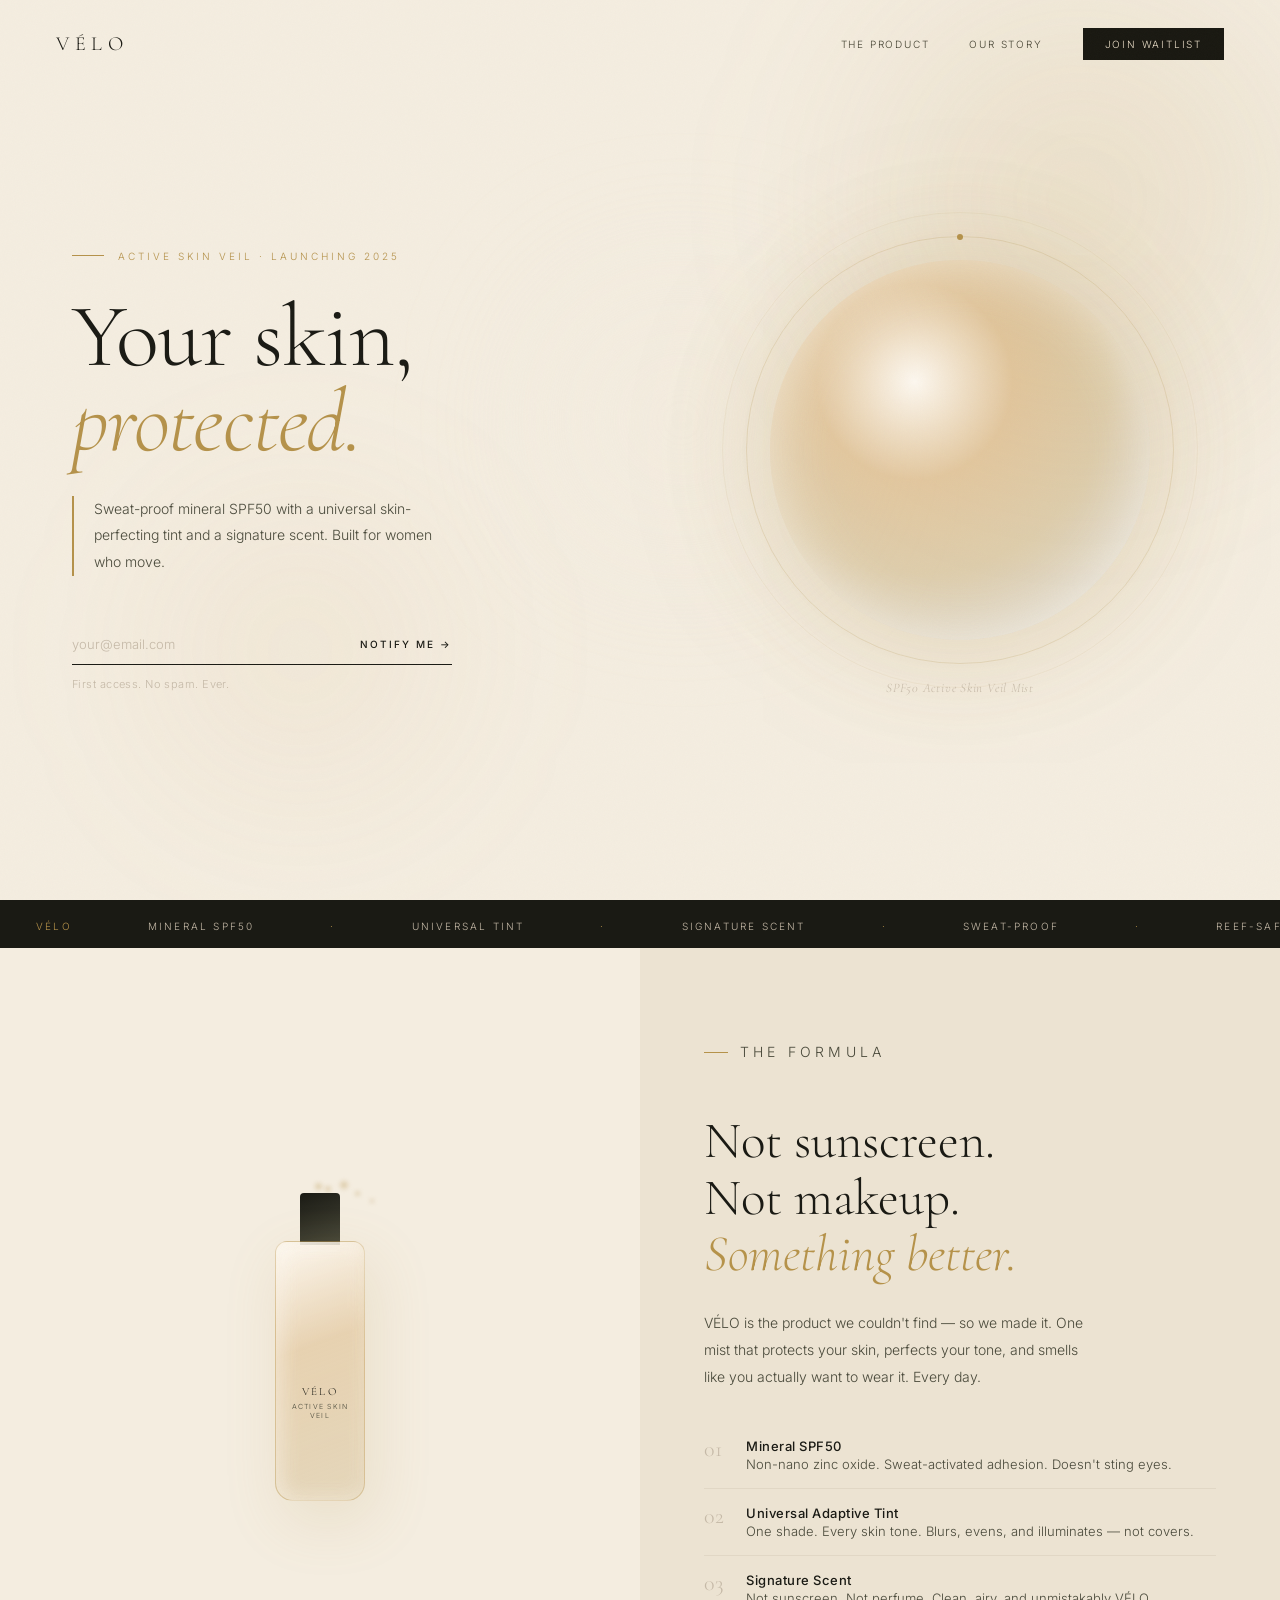
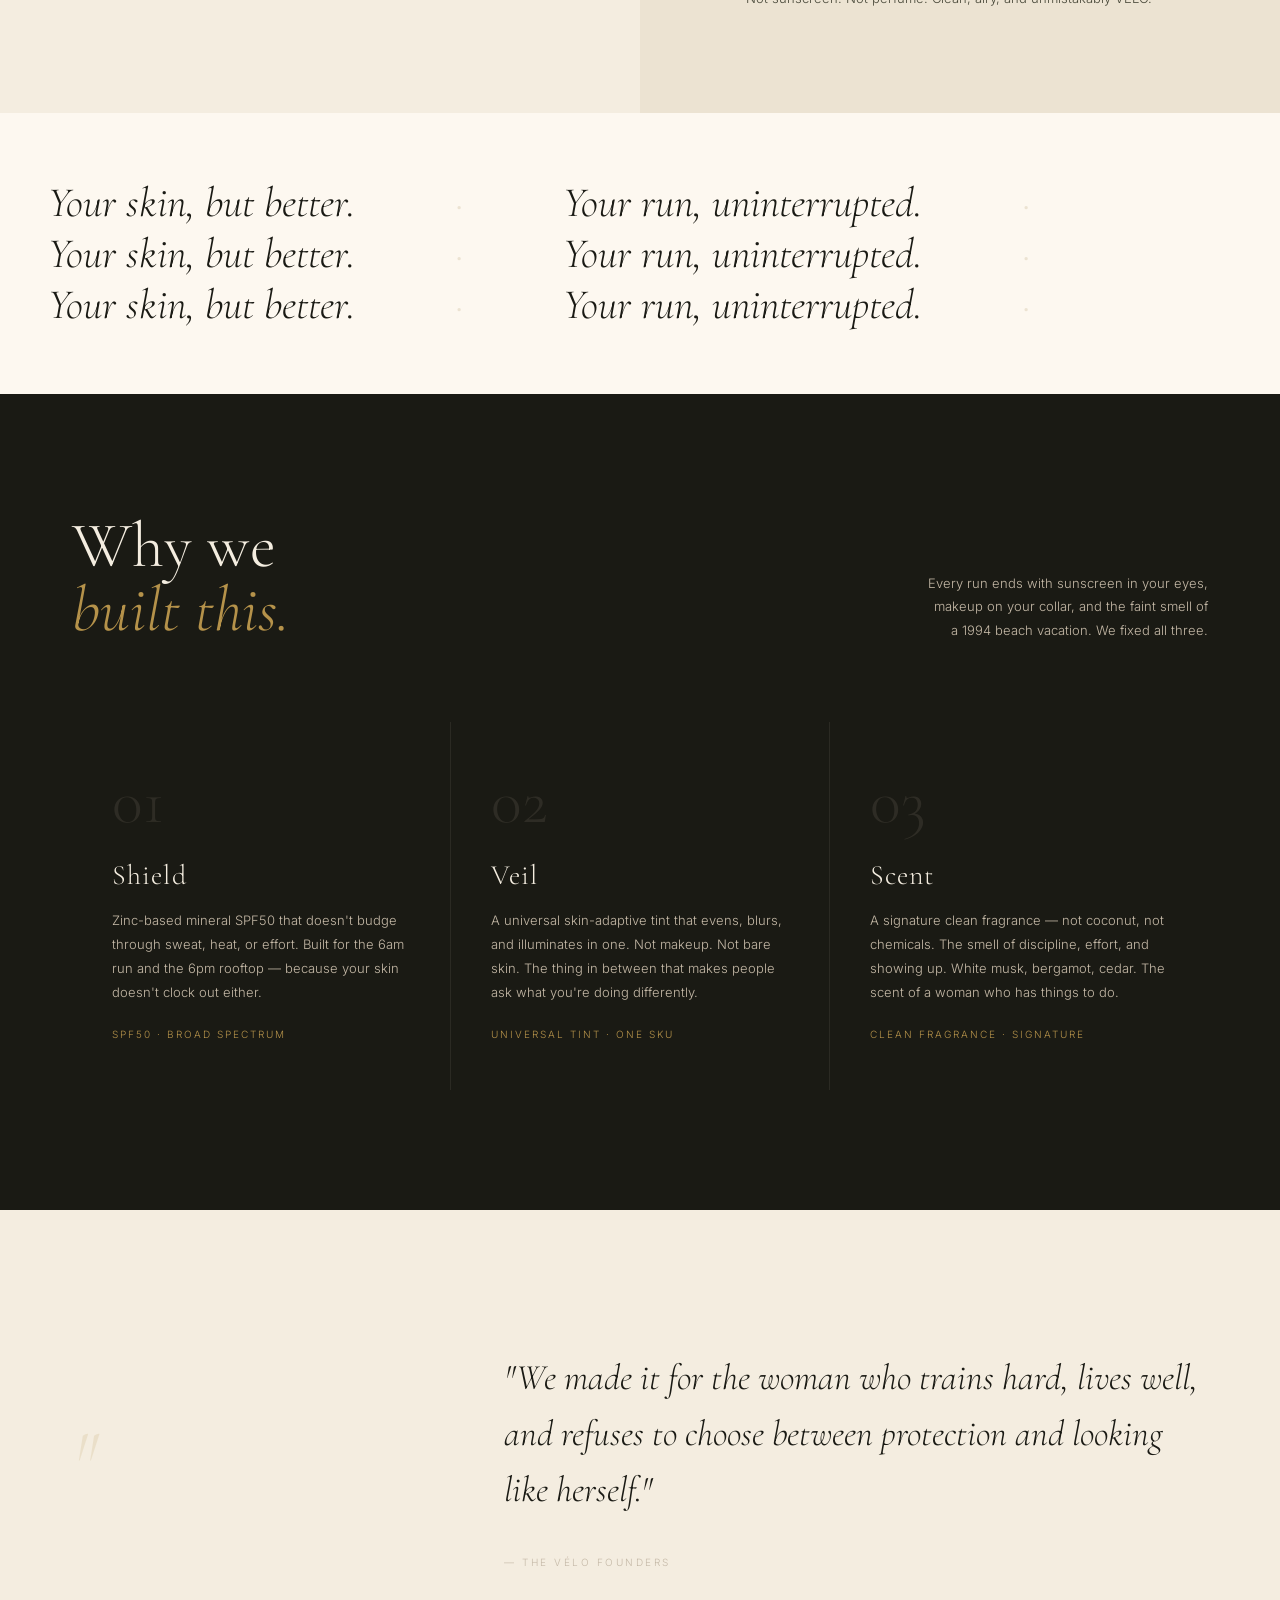
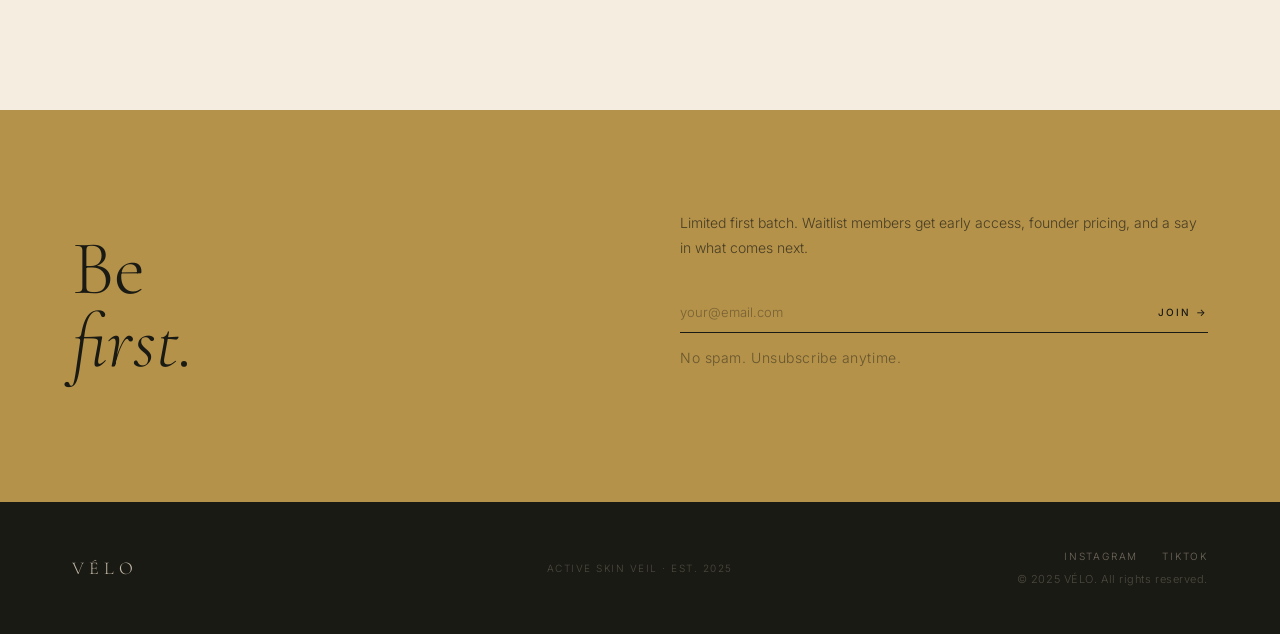
==== commit b65b6192: "Add meta/OG tags, favicon, analytics, social links, micro-interactions - Inline SVG favicon (gold V " ====
--- a/index.html
+++ b/index.html
@@ -4,7 +4,37 @@
   <meta charset="UTF-8" />
   <meta name="viewport" content="width=device-width, initial-scale=1.0" />
   <title>VÉLO — Active Skin Veil</title>
-  <meta name="description" content="Sweat-proof mineral SPF50. Universal skin-perfecting tint. A signature scent. Your skin, but better." />
+  <meta name="description" content="Sweat-proof mineral SPF50. Universal skin-perfecting tint. A signature scent. Built for women who move." />
+
+  <!-- Favicon -->
+  <link rel="icon" href="data:image/svg+xml,<svg xmlns='http://www.w3.org/2000/svg' viewBox='0 0 64 64'><rect width='64' height='64' rx='8' fill='%231a1a14'/><text x='32' y='46' font-family='Georgia,serif' font-size='36' font-weight='300' fill='%23b5924a' text-anchor='middle'>V</text></svg>" />
+  <link rel="apple-touch-icon" href="data:image/svg+xml,<svg xmlns='http://www.w3.org/2000/svg' viewBox='0 0 64 64'><rect width='64' height='64' rx='8' fill='%231a1a14'/><text x='32' y='46' font-family='Georgia,serif' font-size='36' font-weight='300' fill='%23b5924a' text-anchor='middle'>V</text></svg>" />
+
+  <!-- Open Graph -->
+  <meta property="og:type"        content="website" />
+  <meta property="og:url"         content="https://getvelo.com/" />
+  <meta property="og:title"       content="VÉLO — Active Skin Veil" />
+  <meta property="og:description" content="Sweat-proof mineral SPF50. Universal skin-perfecting tint. A signature scent. Built for women who move." />
+  <meta property="og:image"       content="https://getvelo.com/og-image.png" />
+  <meta property="og:image:width" content="1200" />
+  <meta property="og:image:height" content="630" />
+  <meta property="og:site_name"   content="VÉLO" />
+  <meta property="og:locale"      content="en_US" />
+
+  <!-- Twitter / X -->
+  <meta name="twitter:card"        content="summary_large_image" />
+  <meta name="twitter:site"        content="@getvelo" />
+  <meta name="twitter:title"       content="VÉLO — Active Skin Veil" />
+  <meta name="twitter:description" content="Sweat-proof mineral SPF50. Universal skin-perfecting tint. A signature scent. Built for women who move." />
+  <meta name="twitter:image"       content="https://getvelo.com/og-image.png" />
+
+  <!-- Theme -->
+  <meta name="theme-color" content="#1a1a14" />
+  <meta name="color-scheme" content="light" />
+
+  <!-- Plausible Analytics (set your domain in Plausible dashboard) -->
+  <script defer data-domain="getvelo.com" src="https://plausible.io/js/script.js"></script>
+
   <link rel="preconnect" href="https://fonts.googleapis.com" />
   <link rel="preconnect" href="https://fonts.gstatic.com" crossorigin />
   <link href="https://fonts.googleapis.com/css2?family=Cormorant+Garamond:ital,wght@0,200;0,300;0,400;1,200;1,300;1,400&family=Inter:wght@300;400;500&display=swap" rel="stylesheet" />
@@ -698,6 +728,22 @@
       color: rgba(197,185,167,0.3);
       letter-spacing: 0.05em;
     }
+    .footer-social {
+      display: flex;
+      justify-content: flex-end;
+      gap: 24px;
+      margin-bottom: 10px;
+    }
+    .footer-social a {
+      font-size: 10px;
+      letter-spacing: 0.18em;
+      text-transform: uppercase;
+      color: var(--stone);
+      text-decoration: none;
+      transition: color 0.2s;
+      opacity: 0.5;
+    }
+    .footer-social a:hover { color: var(--gold); opacity: 1; }
 
     /* ─── SCROLL ANIMATIONS ─── */
     .fade-up {
@@ -961,27 +1007,64 @@
   <footer>
     <a href="#" class="logo">VÉLO</a>
     <p class="footer-center">Active Skin Veil · Est. 2025</p>
-    <p class="footer-right">© 2025 VÉLO. All rights reserved.</p>
+    <div>
+      <div class="footer-social">
+        <a href="https://instagram.com/getvelo" target="_blank" rel="noopener">Instagram</a>
+        <a href="https://tiktok.com/@getvelo" target="_blank" rel="noopener">TikTok</a>
+      </div>
+      <p class="footer-right">© 2025 VÉLO. All rights reserved.</p>
+    </div>
   </footer>
 
   <script>
-    // Nav scroll
+    // ── Page load reveal ──────────────────────────────────
+    document.documentElement.style.opacity = '0';
+    window.addEventListener('load', () => {
+      document.documentElement.style.transition = 'opacity 0.6s ease';
+      document.documentElement.style.opacity = '1';
+    });
+
+    // ── Nav scroll ────────────────────────────────────────
     const nav = document.getElementById('nav');
     window.addEventListener('scroll', () => {
       nav.classList.toggle('solid', window.scrollY > 60);
-    });
-
-    // Scroll animations
+    }, { passive: true });
+
+    // ── Cursor parallax on hero orb ───────────────────────
+    const heroVisual = document.querySelector('.hero-visual');
+    const orbInner   = document.querySelector('.product-orb-inner');
+    if (heroVisual && orbInner) {
+      document.addEventListener('mousemove', (e) => {
+        const rect = heroVisual.getBoundingClientRect();
+        if (e.clientY < rect.bottom && e.clientY > rect.top) {
+          const cx = rect.left + rect.width / 2;
+          const cy = rect.top  + rect.height / 2;
+          const dx = (e.clientX - cx) / rect.width;
+          const dy = (e.clientY - cy) / rect.height;
+          heroVisual.style.transform = `translate(${dx * 14}px, ${dy * 10}px)`;
+        }
+      }, { passive: true });
+      heroVisual.addEventListener('mouseleave', () => {
+        heroVisual.style.transition = 'transform 1s ease';
+        heroVisual.style.transform = 'translate(0,0)';
+      });
+      heroVisual.addEventListener('mouseenter', () => {
+        heroVisual.style.transition = 'transform 0.1s linear';
+      });
+    }
+
+    // ── Scroll fade-in ────────────────────────────────────
     const observer = new IntersectionObserver((entries) => {
       entries.forEach((e, i) => {
         if (e.isIntersecting) {
-          setTimeout(() => e.target.classList.add('visible'), i * 120);
+          setTimeout(() => e.target.classList.add('visible'), i * 100);
+          observer.unobserve(e.target);
         }
       });
     }, { threshold: 0.12 });
     document.querySelectorAll('.fade-up').forEach(el => observer.observe(el));
 
-    // Netlify form success
+    // ── Netlify form success ───────────────────────────────
     const params = new URLSearchParams(window.location.search);
     if (params.get('submitted') === 'true') {
       document.querySelectorAll('.waitlist-form').forEach(f => f.style.display = 'none');
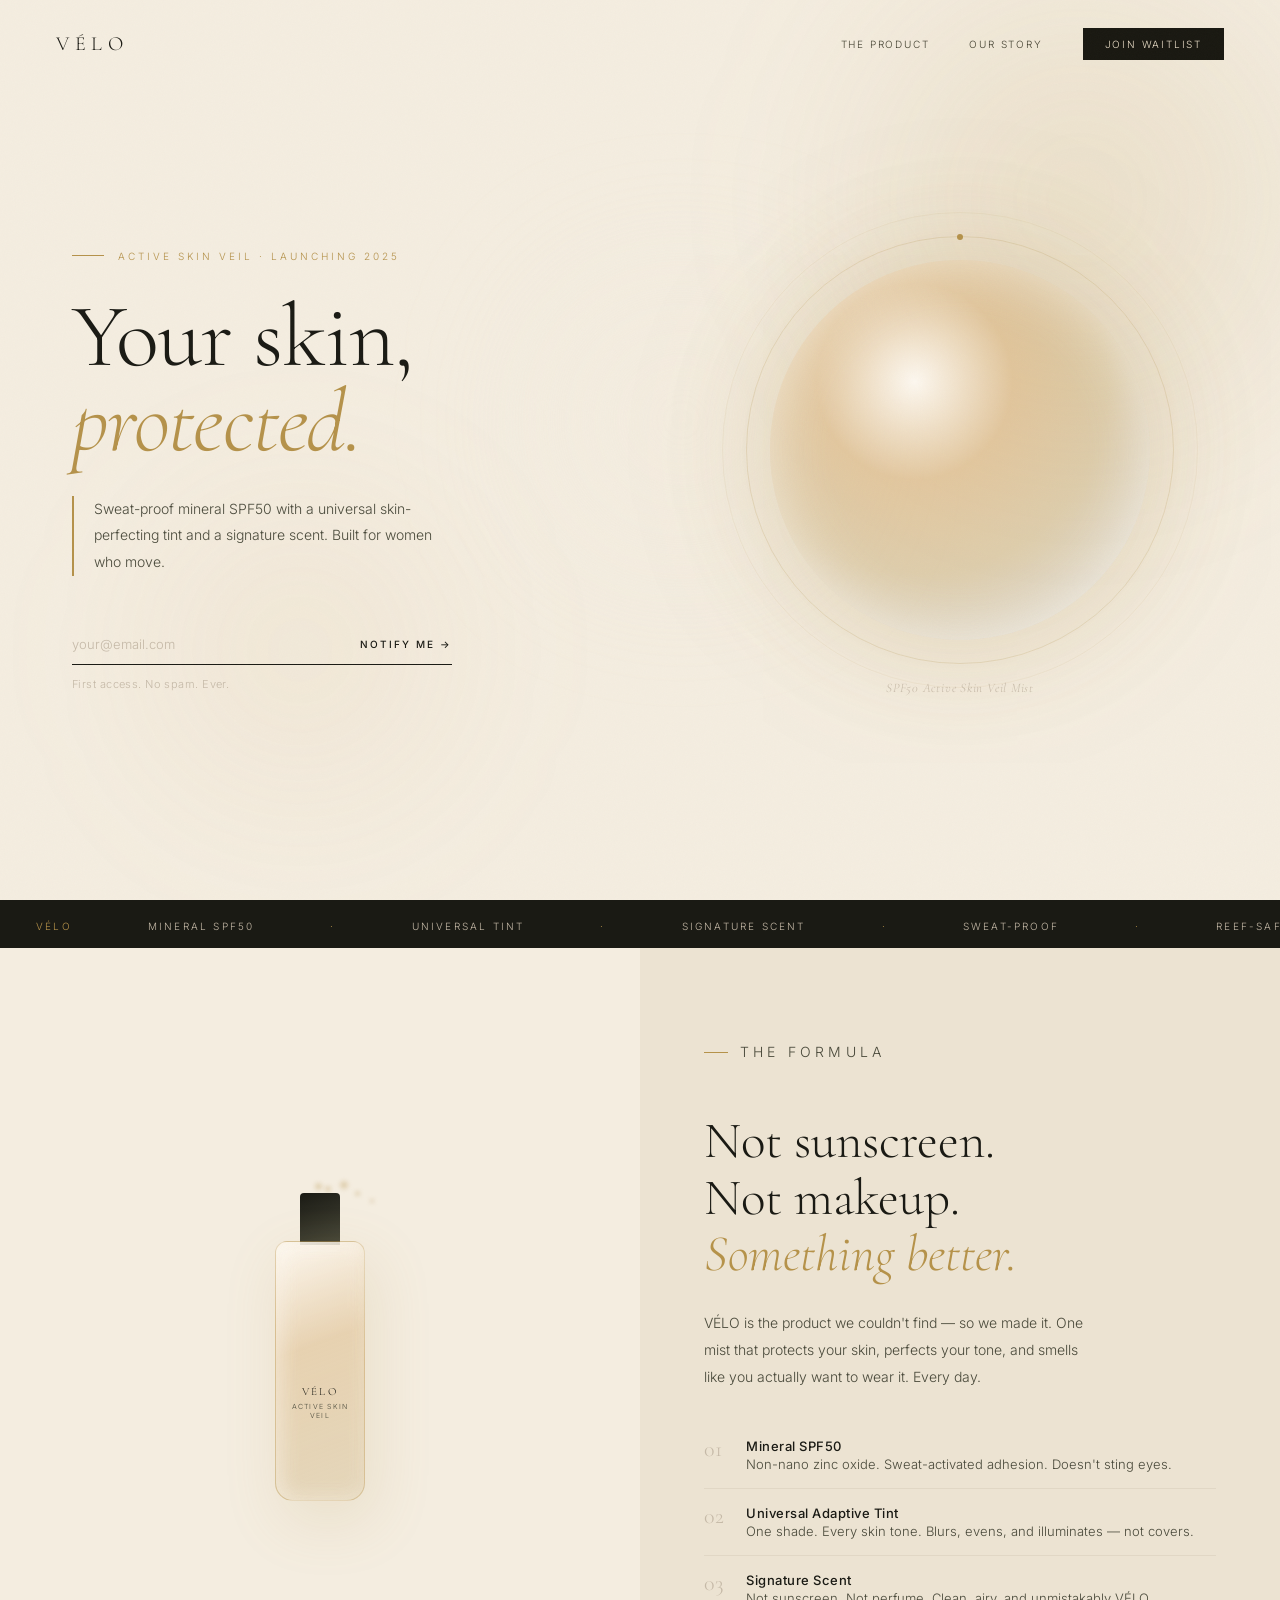
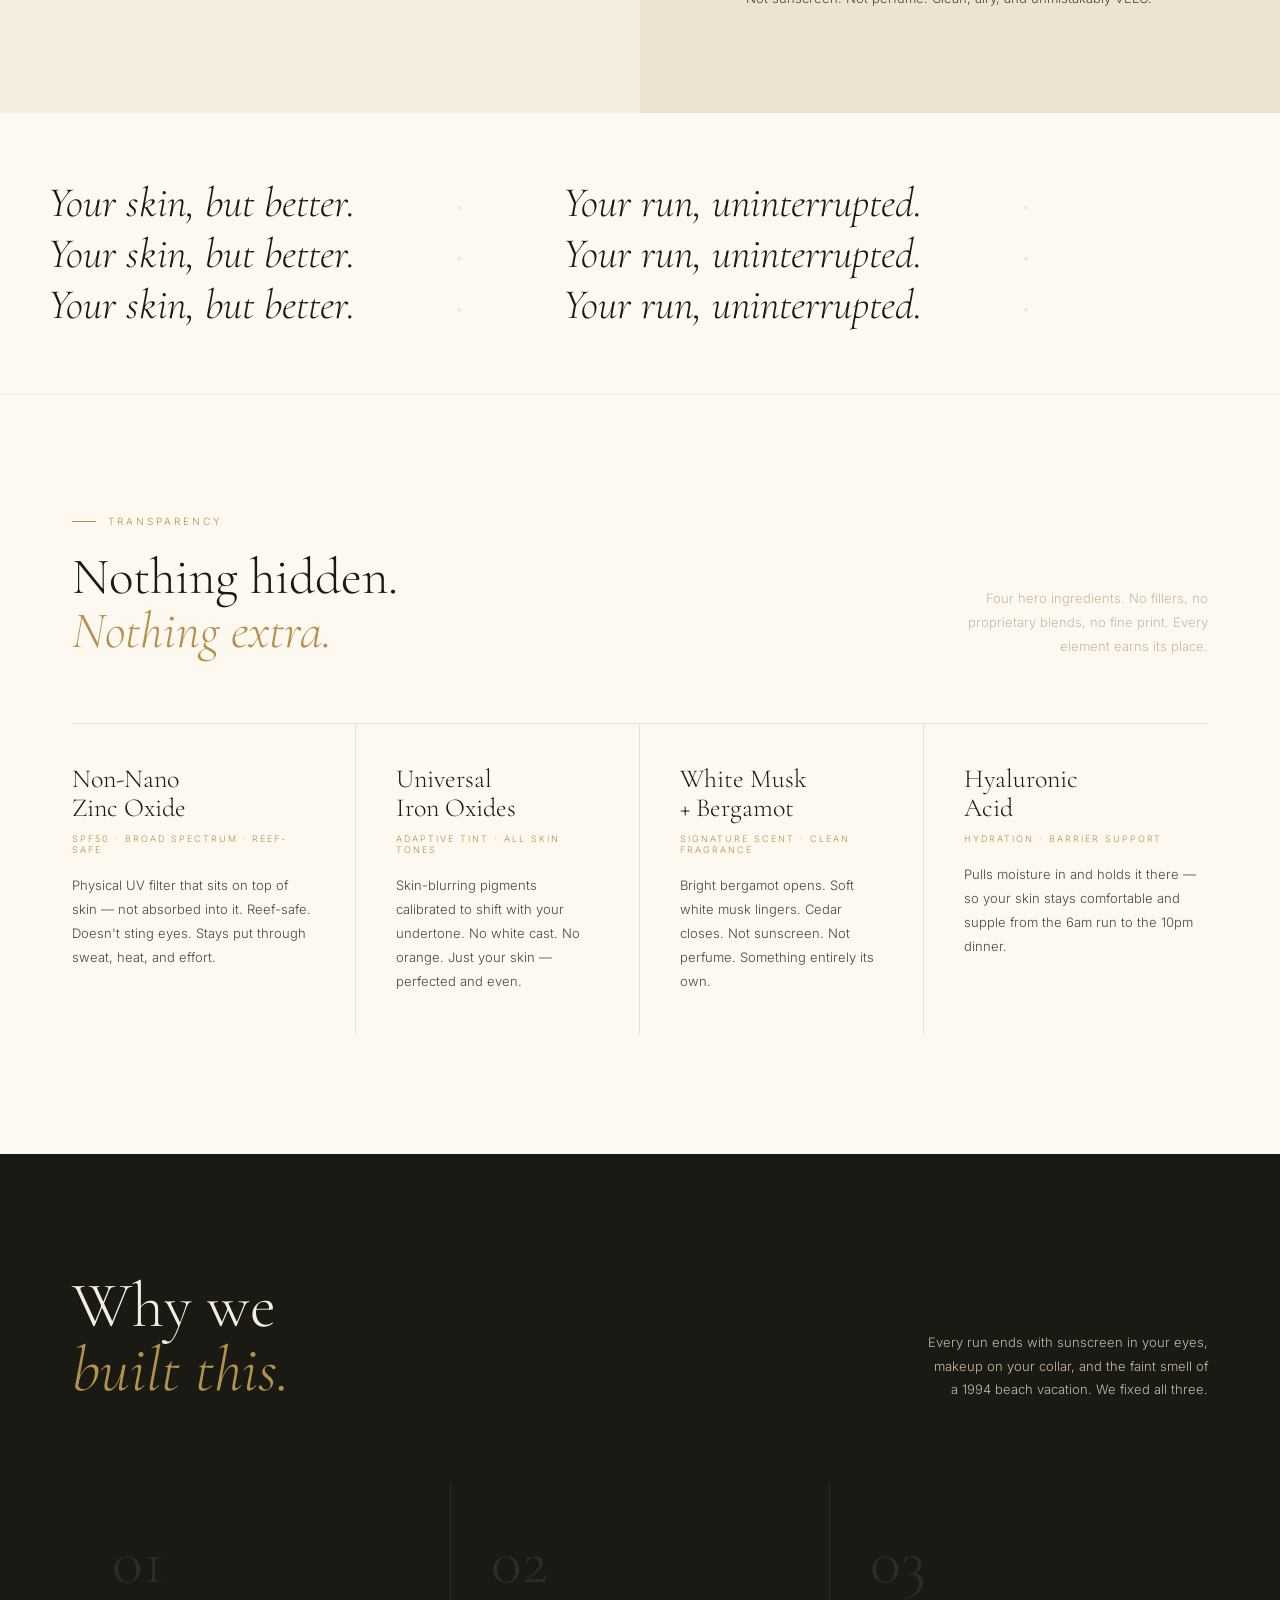
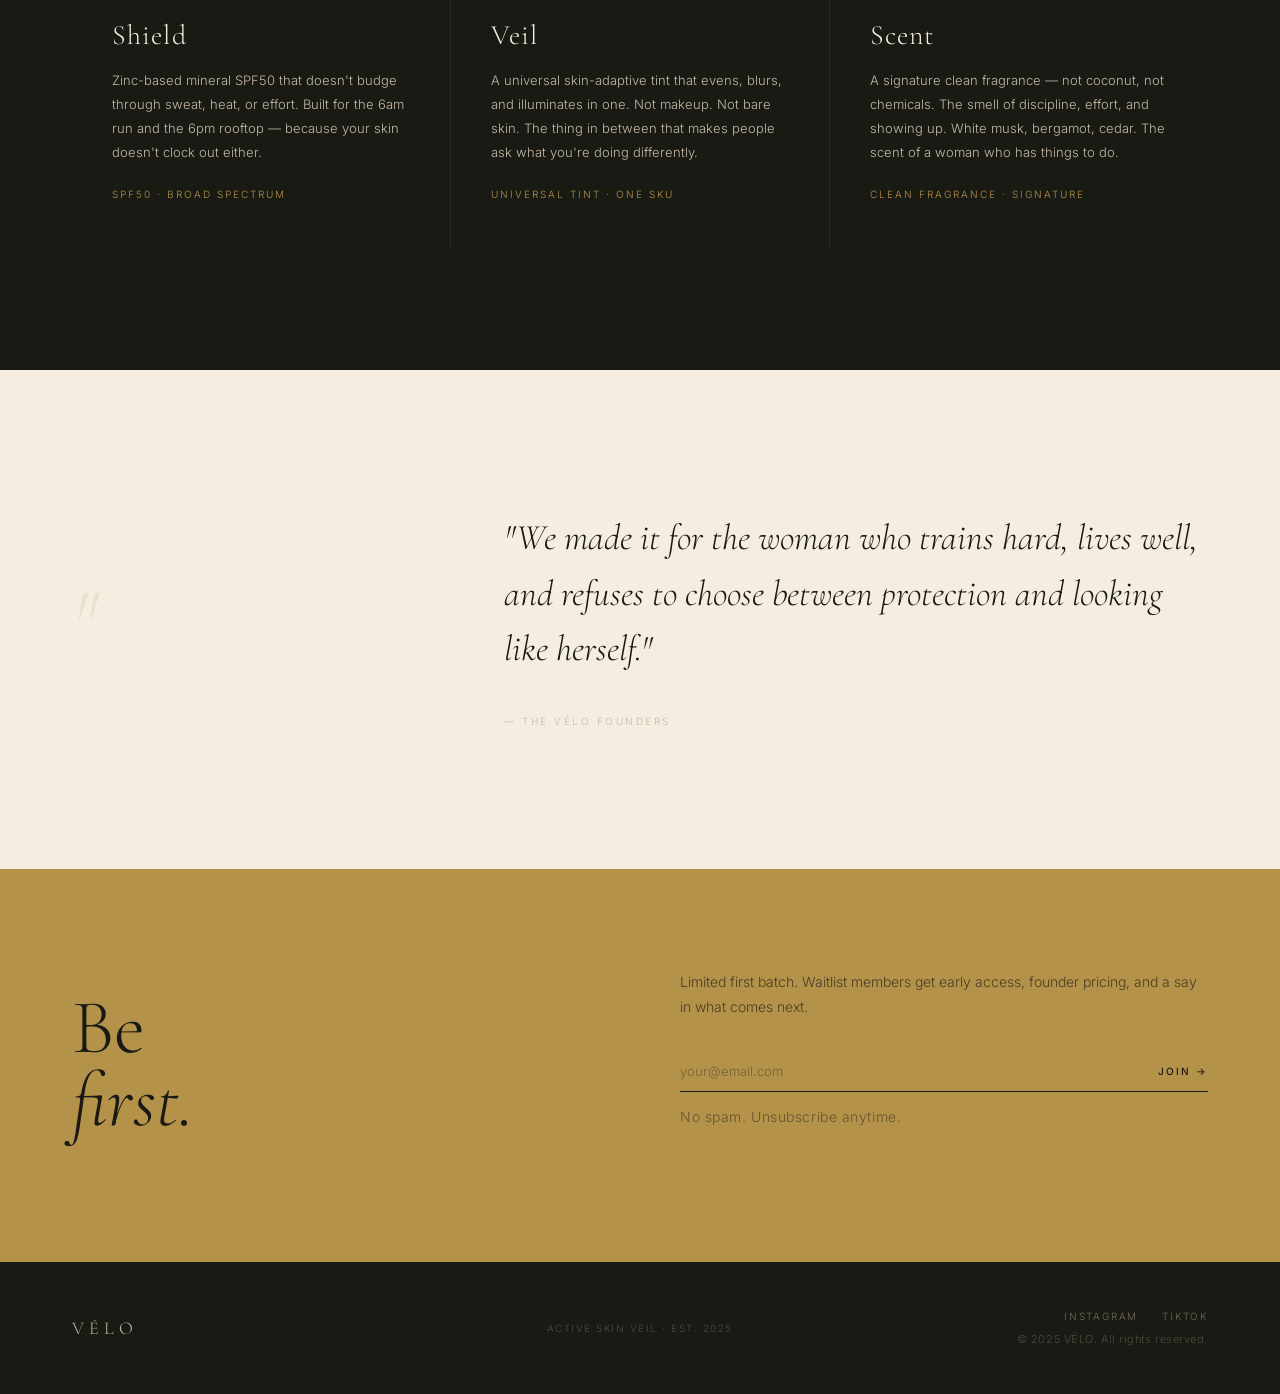
==== commit f7b5f0a4: "Add ingredients section, JSON-LD, netlify config, SEO files - Ingredients section: 4-column transpar" ====
--- a/index.html
+++ b/index.html
@@ -38,6 +38,46 @@
   <link rel="preconnect" href="https://fonts.googleapis.com" />
   <link rel="preconnect" href="https://fonts.gstatic.com" crossorigin />
   <link href="https://fonts.googleapis.com/css2?family=Cormorant+Garamond:ital,wght@0,200;0,300;0,400;1,200;1,300;1,400&family=Inter:wght@300;400;500&display=swap" rel="stylesheet" />
+
+  <!-- Structured data -->
+  <script type="application/ld+json">
+  {
+    "@context": "https://schema.org",
+    "@graph": [
+      {
+        "@type": "Organization",
+        "name": "VÉLO",
+        "url": "https://getvelo.com",
+        "description": "Active Skin Veil — sweat-proof mineral SPF50 mist with universal adaptive tint and signature scent, built for women who move.",
+        "foundingDate": "2025",
+        "sameAs": [
+          "https://instagram.com/getvelo",
+          "https://tiktok.com/@getvelo"
+        ]
+      },
+      {
+        "@type": "Product",
+        "name": "VÉLO Active Skin Veil",
+        "description": "Sweat-proof mineral SPF50 mist with a universal skin-perfecting tint and a signature clean scent. Zinc oxide. Reef-safe. Built for women who move.",
+        "brand": { "@type": "Brand", "name": "VÉLO" },
+        "category": "Skincare / Sun Protection",
+        "audience": { "@type": "Audience", "audienceType": "Women, active lifestyle" },
+        "offers": {
+          "@type": "Offer",
+          "availability": "https://schema.org/PreOrder",
+          "priceCurrency": "USD",
+          "url": "https://getvelo.com/#waitlist"
+        },
+        "additionalProperty": [
+          { "@type": "PropertyValue", "name": "SPF",             "value": "50" },
+          { "@type": "PropertyValue", "name": "Active Ingredient","value": "Non-Nano Zinc Oxide" },
+          { "@type": "PropertyValue", "name": "Format",          "value": "Mist" },
+          { "@type": "PropertyValue", "name": "Tint",            "value": "Universal Adaptive" }
+        ]
+      }
+    ]
+  }
+  </script>
   <style>
     *, *::before, *::after { box-sizing: border-box; margin: 0; padding: 0; }
 
@@ -745,6 +785,67 @@
     }
     .footer-social a:hover { color: var(--gold); opacity: 1; }
 
+    /* ─── INGREDIENTS ─── */
+    .ingredients {
+      padding: 120px 72px;
+      background: var(--cream);
+      border-top: 1px solid rgba(197,185,167,0.2);
+    }
+    .ingredients-header {
+      display: flex;
+      justify-content: space-between;
+      align-items: flex-end;
+      margin-bottom: 64px;
+    }
+    .ingredients-header h2 {
+      font-family: 'Cormorant Garamond', serif;
+      font-size: clamp(36px, 4vw, 58px);
+      font-weight: 200;
+      color: var(--ink);
+      line-height: 1.05;
+      margin-top: 16px;
+    }
+    .ingredients-header h2 em { font-style: italic; color: var(--gold); }
+    .ingredients-header aside {
+      font-size: 13px;
+      color: var(--stone);
+      max-width: 240px;
+      line-height: 1.85;
+      text-align: right;
+    }
+    .ingredients-grid {
+      display: grid;
+      grid-template-columns: repeat(4, 1fr);
+      border-top: 1px solid rgba(197,185,167,0.4);
+    }
+    .ingredient {
+      padding: 40px 40px 40px 0;
+      border-right: 1px solid rgba(197,185,167,0.4);
+    }
+    .ingredient:first-child { padding-left: 0; }
+    .ingredient + .ingredient { padding-left: 40px; }
+    .ingredient:last-child { border-right: none; padding-right: 0; }
+    .ingredient-name {
+      font-family: 'Cormorant Garamond', serif;
+      font-size: 26px;
+      font-weight: 200;
+      color: var(--ink);
+      line-height: 1.15;
+      margin-bottom: 10px;
+    }
+    .ingredient-role {
+      font-size: 9px;
+      letter-spacing: 0.22em;
+      text-transform: uppercase;
+      color: var(--gold);
+      margin-bottom: 18px;
+    }
+    .ingredient p {
+      font-size: 13px;
+      color: var(--olive);
+      line-height: 1.85;
+    }
+
     /* ─── SCROLL ANIMATIONS ─── */
     .fade-up {
       opacity: 0;
@@ -784,6 +885,22 @@
       footer { grid-template-columns: 1fr; gap: 16px; padding: 40px 28px; text-align: center; }
       footer .logo { text-align: center; }
       .footer-right { text-align: center; }
+      .footer-social { justify-content: center; }
+
+      .ingredients { padding: 72px 28px; }
+      .ingredients-header { flex-direction: column; align-items: flex-start; gap: 16px; }
+      .ingredients-header aside { text-align: left; max-width: none; }
+      .ingredients-grid { grid-template-columns: 1fr 1fr; }
+      .ingredient { padding: 32px 20px 32px 0; border-right: none; }
+      .ingredient + .ingredient { padding-left: 0; }
+      .ingredient:nth-child(odd)  { padding-right: 20px; border-right: 1px solid rgba(197,185,167,0.4); }
+      .ingredient:nth-child(even) { padding-left: 20px; }
+      .ingredient:nth-child(1),
+      .ingredient:nth-child(2)    { border-bottom: 1px solid rgba(197,185,167,0.4); }
+
+      .hero { grid-template-rows: auto auto; }
+      .hero-text { order: 1; padding-top: 100px; }
+      .hero-visual { order: 2; height: 60vw; min-height: 280px; }
     }
   </style>
 </head>
@@ -946,6 +1063,39 @@
     </div>
   </div>
 
+  <!-- INGREDIENTS -->
+  <section class="ingredients">
+    <div class="ingredients-header fade-up">
+      <div>
+        <p class="section-tag">Transparency</p>
+        <h2>Nothing hidden.<br /><em>Nothing extra.</em></h2>
+      </div>
+      <aside>Four hero ingredients. No fillers, no proprietary blends, no fine print. Every element earns its place.</aside>
+    </div>
+    <div class="ingredients-grid">
+      <div class="ingredient fade-up">
+        <div class="ingredient-name">Non-Nano<br />Zinc Oxide</div>
+        <div class="ingredient-role">SPF50 · Broad Spectrum · Reef-Safe</div>
+        <p>Physical UV filter that sits on top of skin — not absorbed into it. Reef-safe. Doesn't sting eyes. Stays put through sweat, heat, and effort.</p>
+      </div>
+      <div class="ingredient fade-up">
+        <div class="ingredient-name">Universal<br />Iron Oxides</div>
+        <div class="ingredient-role">Adaptive Tint · All Skin Tones</div>
+        <p>Skin-blurring pigments calibrated to shift with your undertone. No white cast. No orange. Just your skin — perfected and even.</p>
+      </div>
+      <div class="ingredient fade-up">
+        <div class="ingredient-name">White Musk<br />+ Bergamot</div>
+        <div class="ingredient-role">Signature Scent · Clean Fragrance</div>
+        <p>Bright bergamot opens. Soft white musk lingers. Cedar closes. Not sunscreen. Not perfume. Something entirely its own.</p>
+      </div>
+      <div class="ingredient fade-up">
+        <div class="ingredient-name">Hyaluronic<br />Acid</div>
+        <div class="ingredient-role">Hydration · Barrier Support</div>
+        <p>Pulls moisture in and holds it there — so your skin stays comfortable and supple from the 6am run to the 10pm dinner.</p>
+      </div>
+    </div>
+  </section>
+
   <!-- PILLARS -->
   <section class="pillars" id="story">
     <div class="pillars-header fade-up">
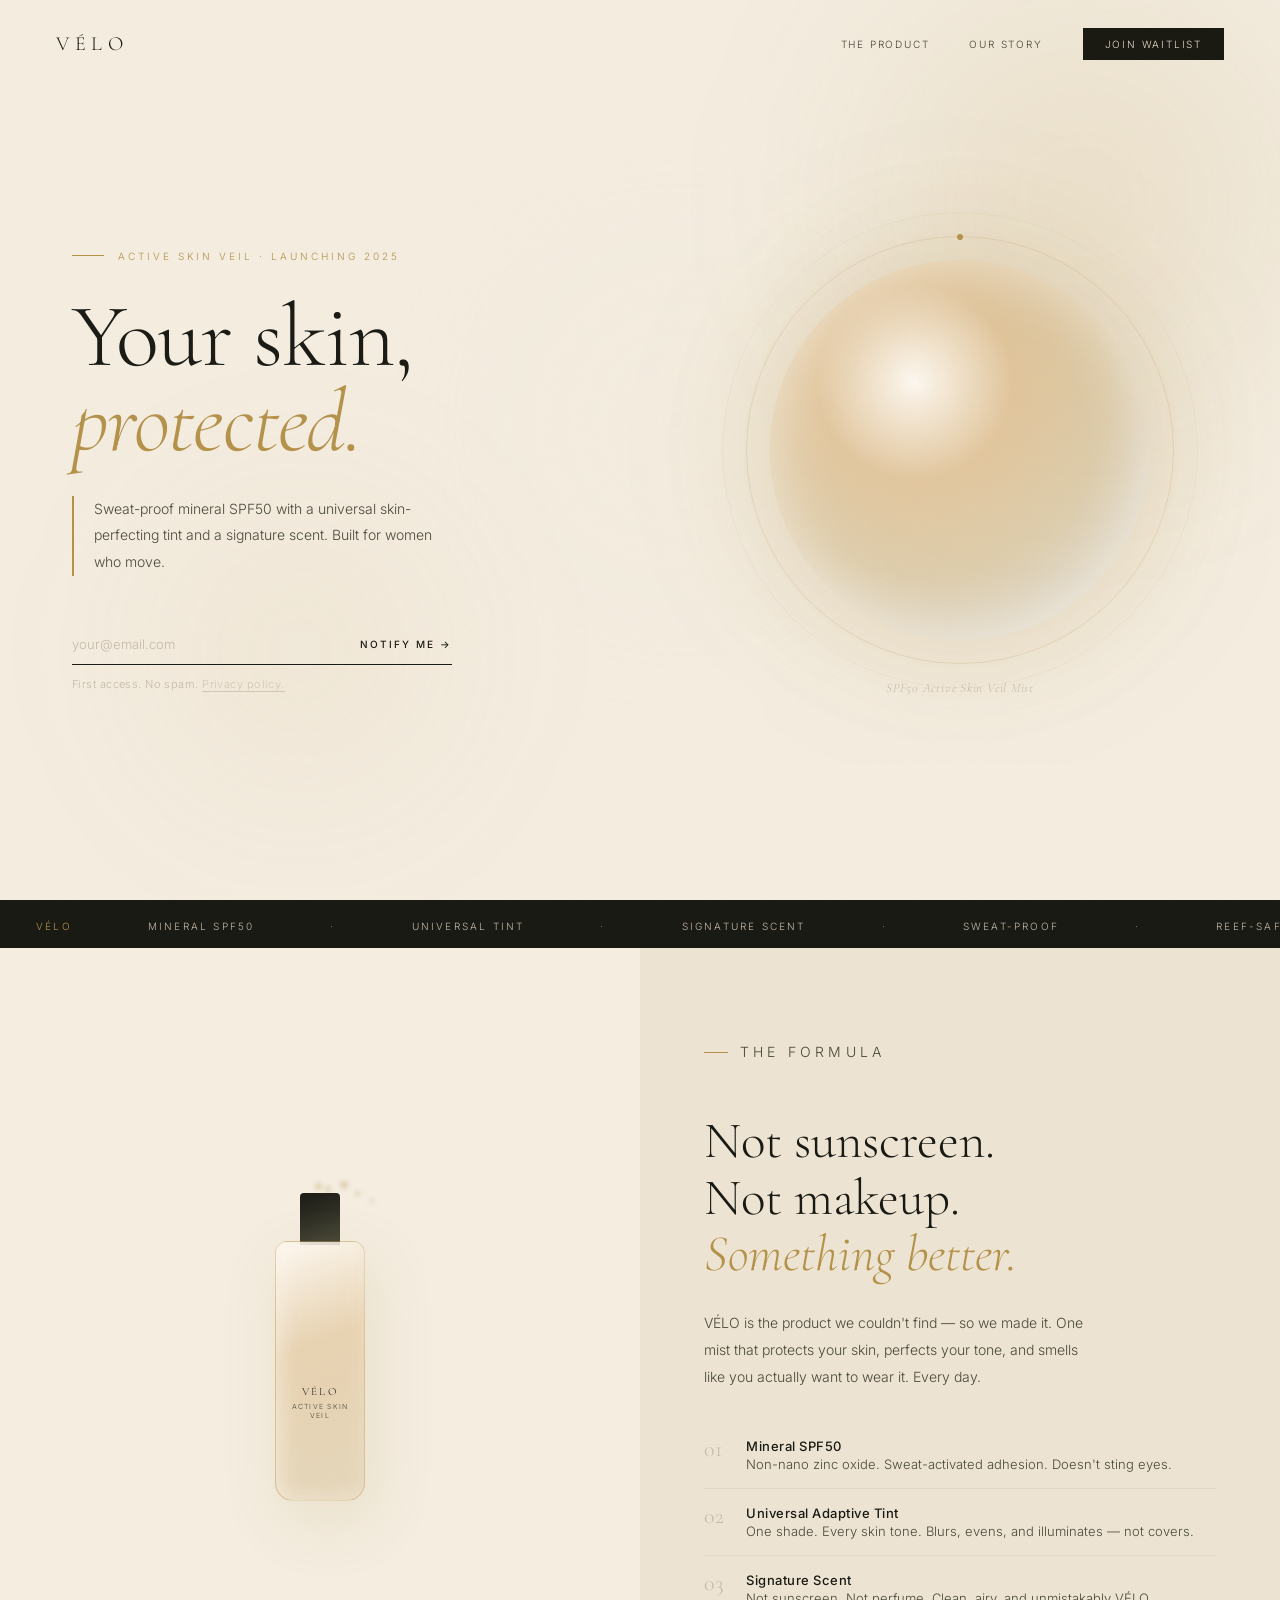
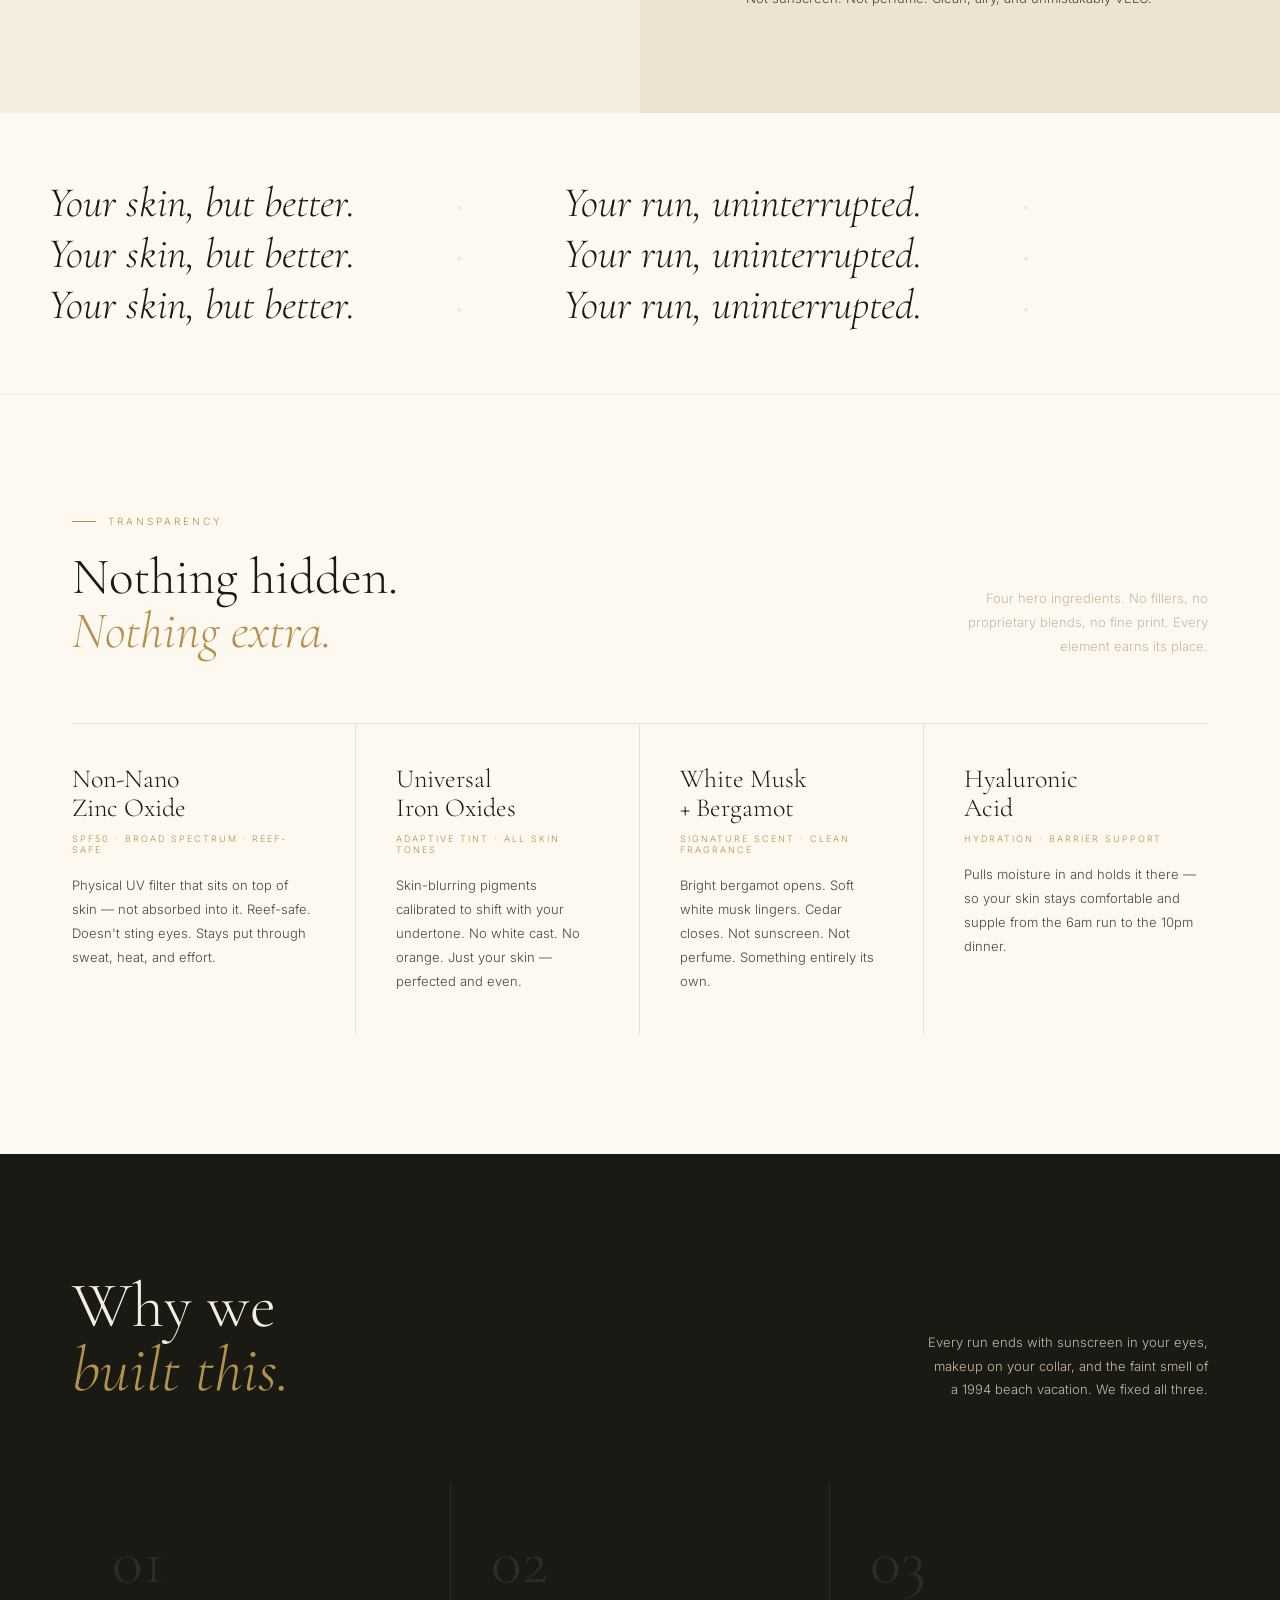
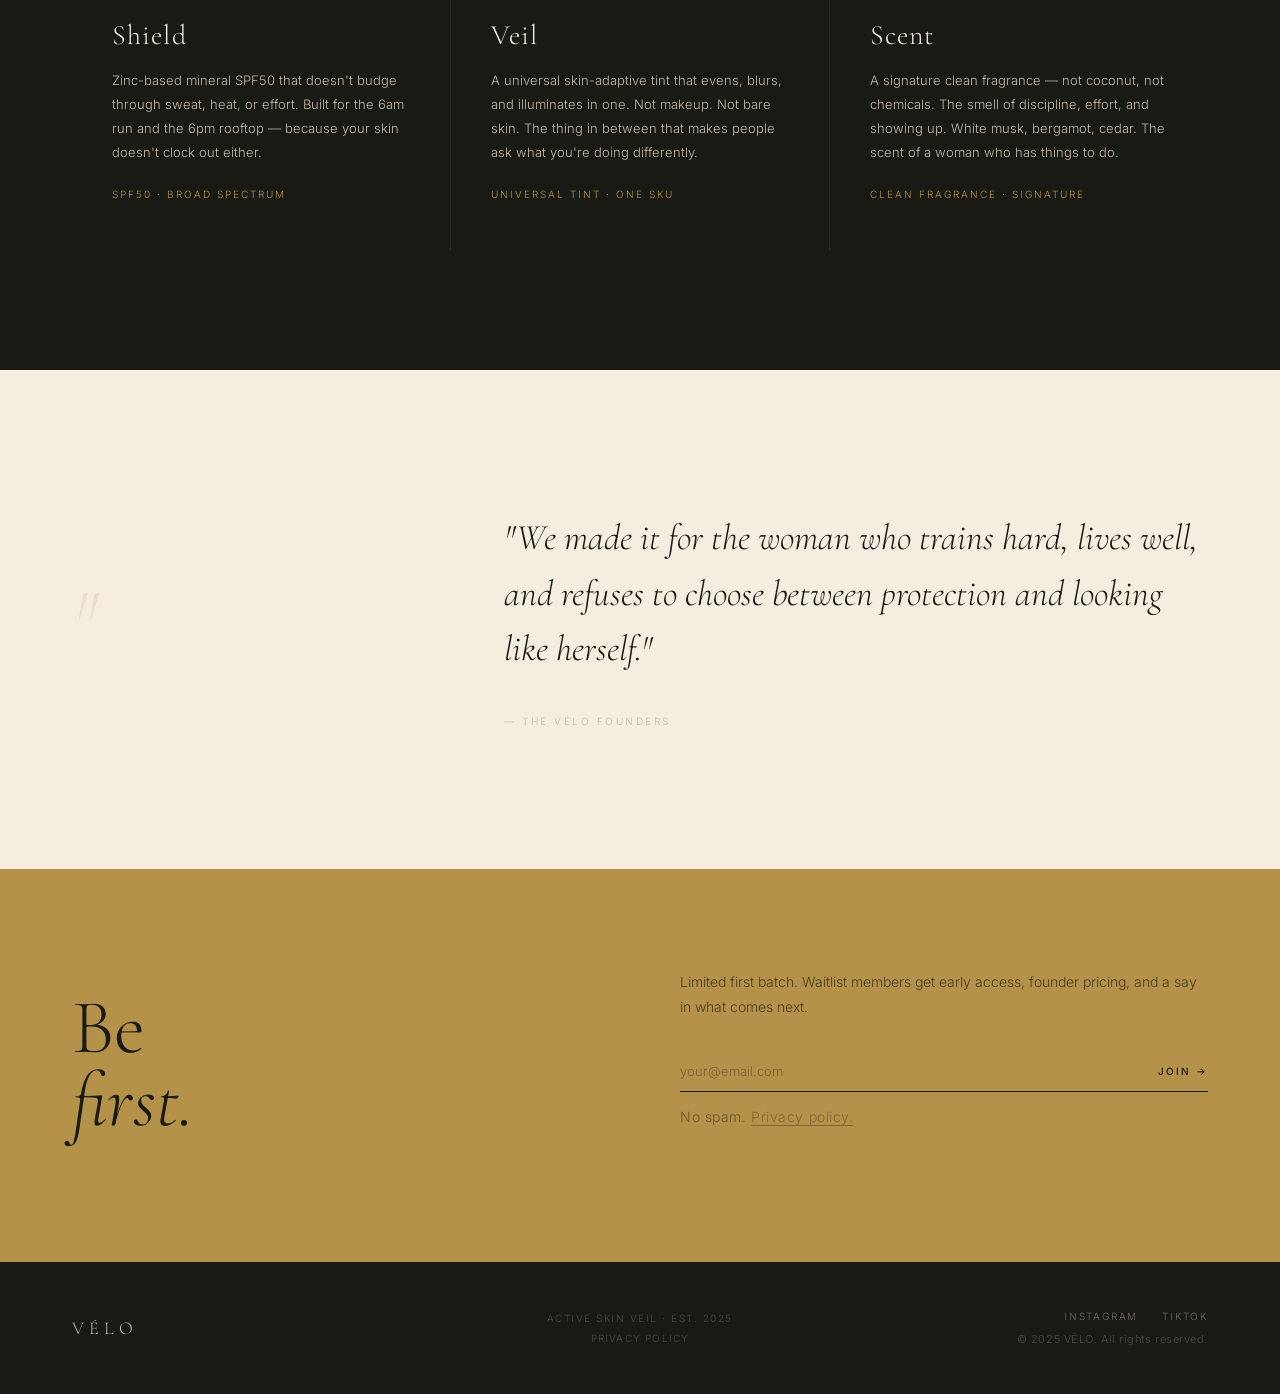
==== commit e4a2fbf7: "Launch-ready: success page, privacy policy, OG PNG, form wiring success.html - Full-screen dark bran" ====
--- a/index.html
+++ b/index.html
@@ -846,6 +846,16 @@
       line-height: 1.85;
     }
 
+    /* ─── REDUCED MOTION ─── */
+    @media (prefers-reduced-motion: reduce) {
+      *, *::before, *::after {
+        animation-duration: 0.01ms !important;
+        animation-iteration-count: 1 !important;
+        transition-duration: 0.01ms !important;
+      }
+      .fade-up { opacity: 1 !important; transform: none !important; }
+    }
+
     /* ─── SCROLL ANIMATIONS ─── */
     .fade-up {
       opacity: 0;
@@ -934,13 +944,13 @@
         Sweat-proof mineral SPF50 with a universal skin-perfecting tint and a signature scent. Built for women who move.
       </p>
       <div class="form-wrap">
-        <form class="waitlist-form" id="waitlist" name="waitlist" data-netlify="true" netlify-honeypot="bot-field" method="POST">
+        <form class="waitlist-form" id="waitlist" name="waitlist" data-netlify="true" netlify-honeypot="bot-field" method="POST" action="/success">
           <input type="hidden" name="form-name" value="waitlist" />
           <input type="hidden" name="bot-field" />
-          <input type="email" name="email" placeholder="your@email.com" required />
+          <input type="email" name="email" placeholder="your@email.com" required autocomplete="email" />
           <button type="submit">Notify Me →</button>
         </form>
-        <p class="form-note">First access. No spam. Ever.</p>
+        <p class="form-note">First access. No spam. <a href="/privacy" style="color:inherit;text-decoration:underline;text-underline-offset:3px;opacity:0.7;">Privacy policy.</a></p>
         <p class="success-msg" id="success-hero">You're on the list — we'll be in touch.</p>
       </div>
     </div>
@@ -1142,13 +1152,13 @@
     </div>
     <div class="cta-right fade-up">
       <p>Limited first batch. Waitlist members get early access, founder pricing, and a say in what comes next.</p>
-      <form class="waitlist-form" id="waitlist-2" name="waitlist" data-netlify="true" netlify-honeypot="bot-field" method="POST">
+      <form class="waitlist-form" id="waitlist-2" name="waitlist" data-netlify="true" netlify-honeypot="bot-field" method="POST" action="/success">
         <input type="hidden" name="form-name" value="waitlist" />
         <input type="hidden" name="bot-field" />
-        <input type="email" name="email" placeholder="your@email.com" required />
+        <input type="email" name="email" placeholder="your@email.com" required autocomplete="email" />
         <button type="submit">Join →</button>
       </form>
-      <p class="form-note">No spam. Unsubscribe anytime.</p>
+      <p class="form-note">No spam. <a href="/privacy" style="color:inherit;text-decoration:underline;text-underline-offset:3px;opacity:0.7;">Privacy policy.</a></p>
       <p class="success-msg" id="success-footer">You're on the list — we'll be in touch.</p>
     </div>
   </section>
@@ -1156,7 +1166,10 @@
   <!-- FOOTER -->
   <footer>
     <a href="#" class="logo">VÉLO</a>
-    <p class="footer-center">Active Skin Veil · Est. 2025</p>
+    <div class="footer-center">
+      <p style="margin-bottom:8px;">Active Skin Veil · Est. 2025</p>
+      <a href="/privacy" style="font-size:10px;letter-spacing:0.12em;color:rgba(197,185,167,0.3);text-decoration:none;text-transform:uppercase;transition:color 0.2s;" onmouseover="this.style.color='#b5924a'" onmouseout="this.style.color='rgba(197,185,167,0.3)'">Privacy Policy</a>
+    </div>
     <div>
       <div class="footer-social">
         <a href="https://instagram.com/getvelo" target="_blank" rel="noopener">Instagram</a>
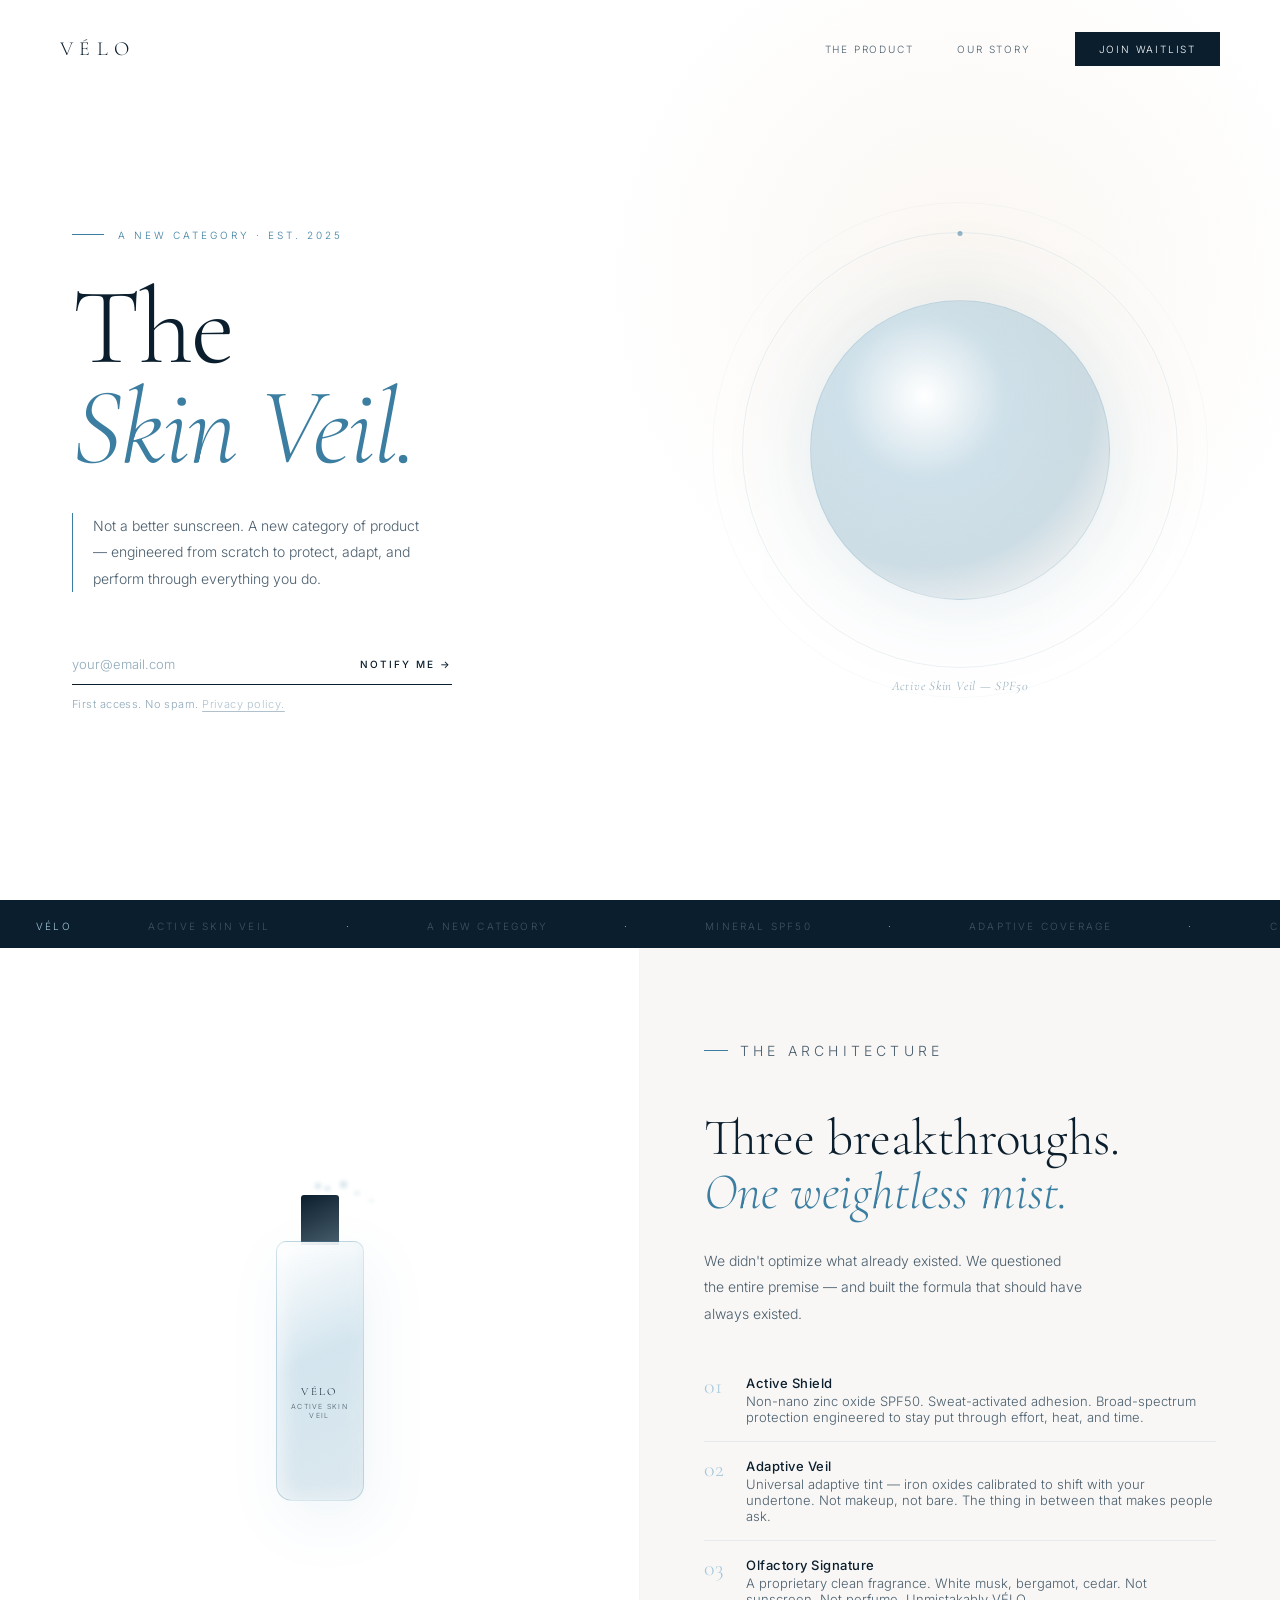
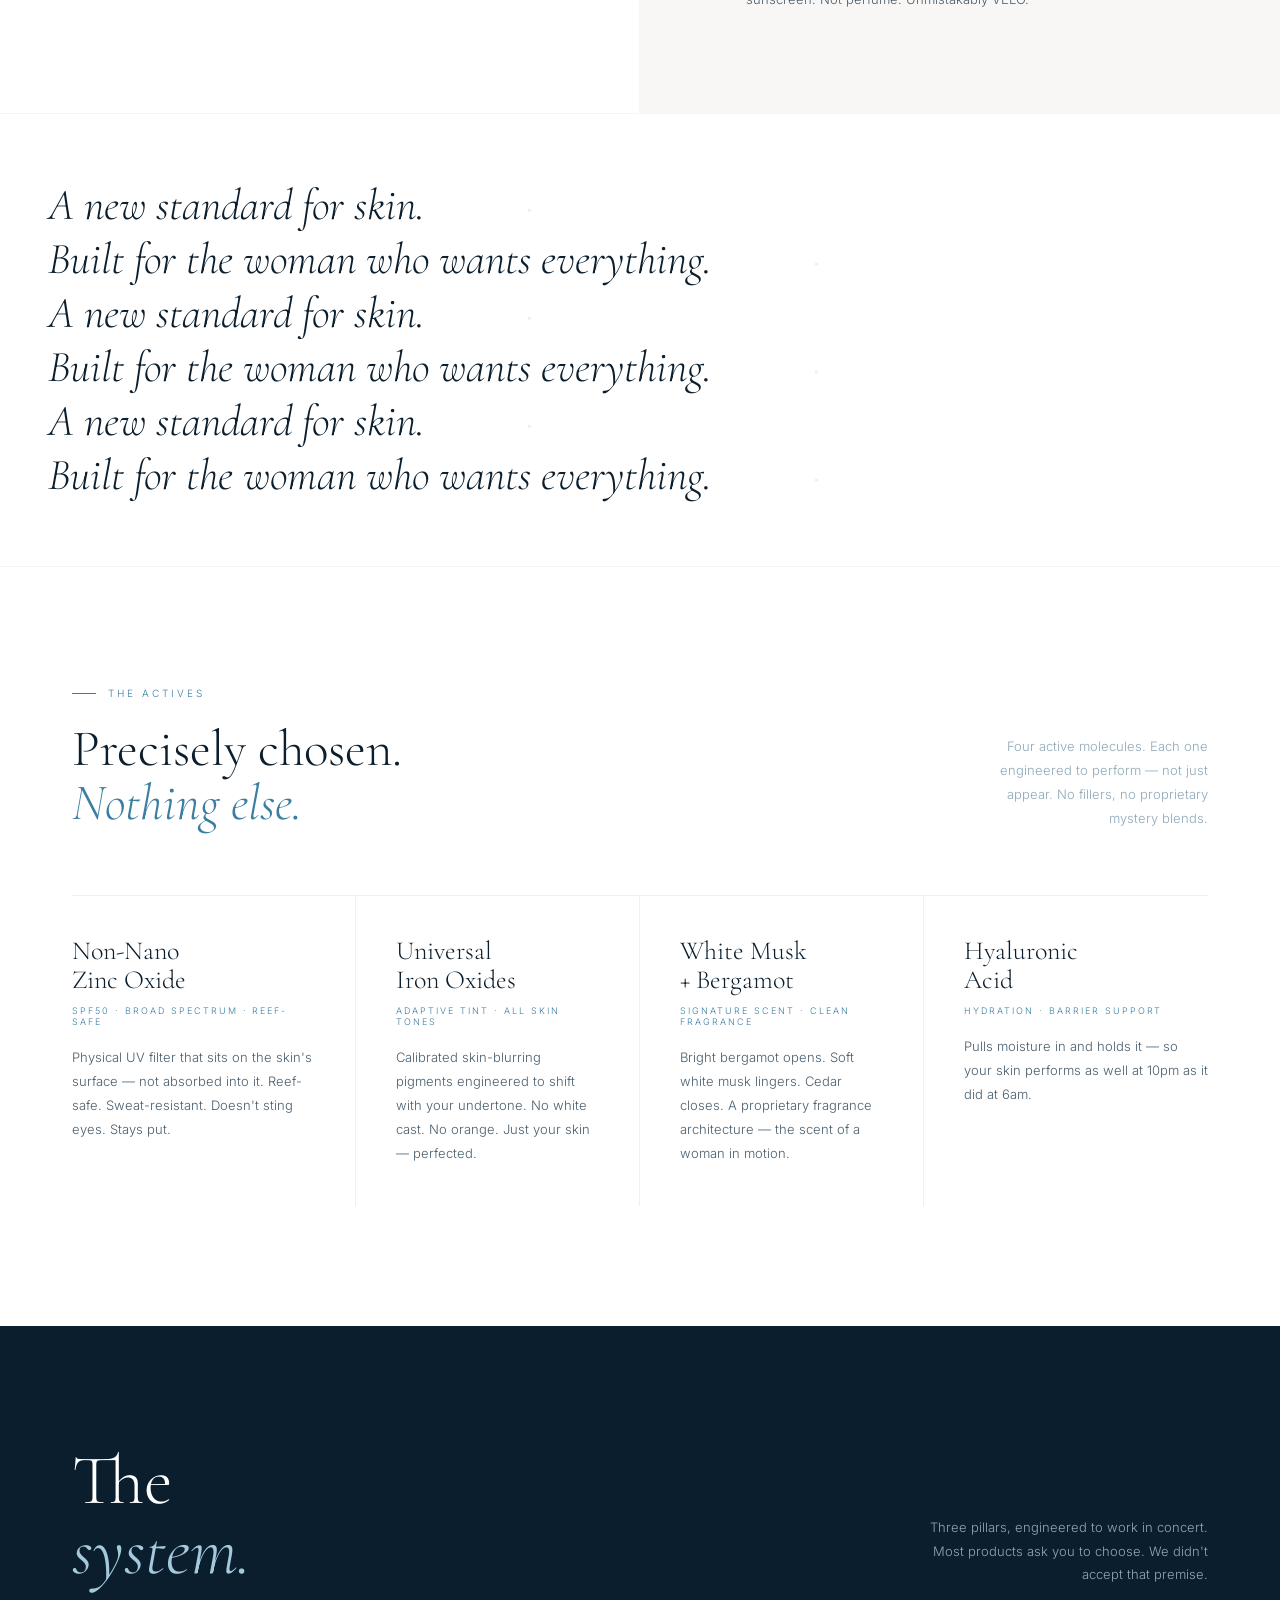
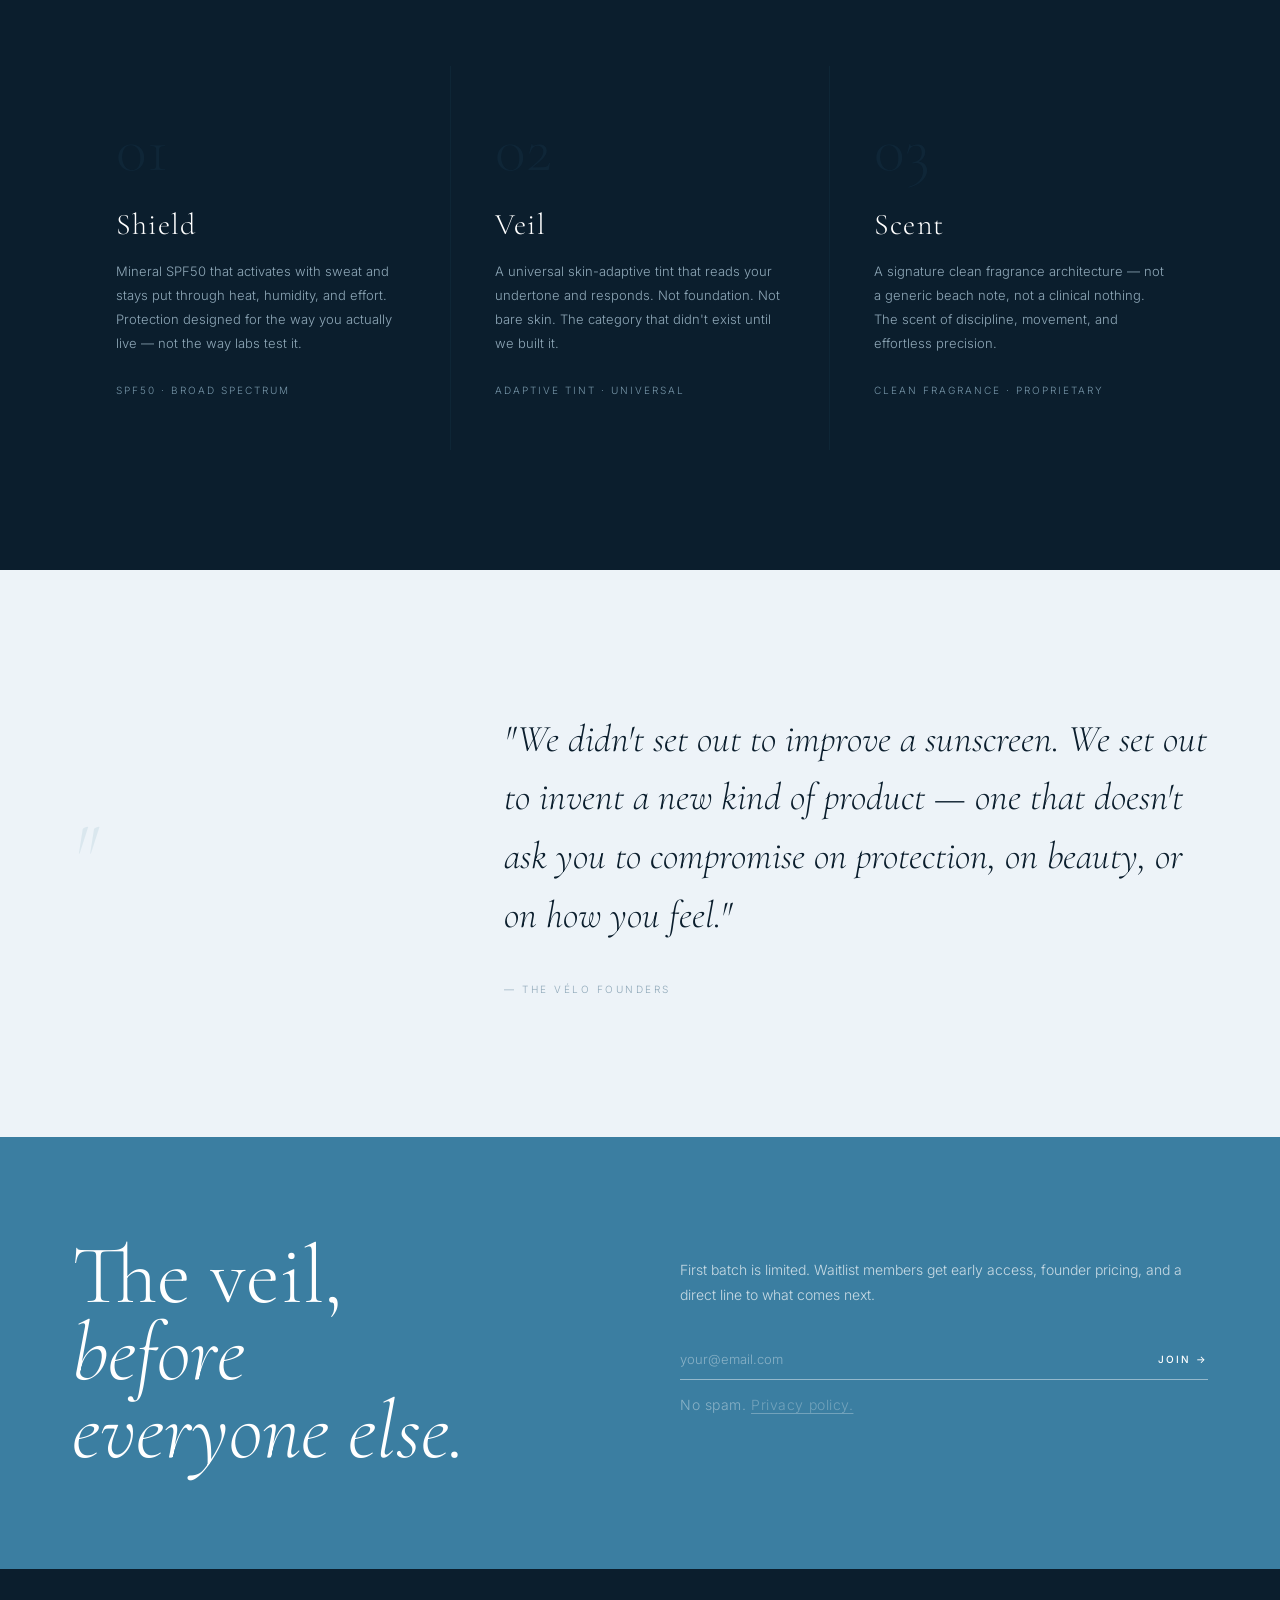
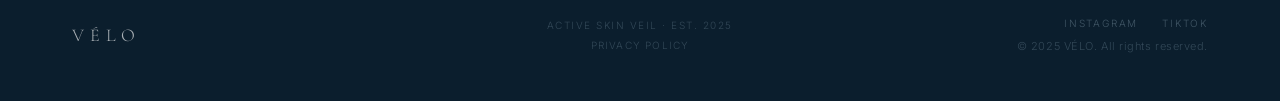
==== commit e7af66d6: "Redesign: French Riviera minimal aesthetic, innovation-led messaging - Replace warm sand/gold palett" ====
--- a/index.html
+++ b/index.html
@@ -3,18 +3,18 @@
 <head>
   <meta charset="UTF-8" />
   <meta name="viewport" content="width=device-width, initial-scale=1.0" />
-  <title>VÉLO — Active Skin Veil</title>
-  <meta name="description" content="Sweat-proof mineral SPF50. Universal skin-perfecting tint. A signature scent. Built for women who move." />
+  <title>VÉLO — The Active Skin Veil</title>
+  <meta name="description" content="Not a better sunscreen. A new category. The first formula engineered at the intersection of sun protection, adaptive coverage, and clean performance. Built for women who move." />
 
   <!-- Favicon -->
-  <link rel="icon" href="data:image/svg+xml,<svg xmlns='http://www.w3.org/2000/svg' viewBox='0 0 64 64'><rect width='64' height='64' rx='8' fill='%231a1a14'/><text x='32' y='46' font-family='Georgia,serif' font-size='36' font-weight='300' fill='%23b5924a' text-anchor='middle'>V</text></svg>" />
-  <link rel="apple-touch-icon" href="data:image/svg+xml,<svg xmlns='http://www.w3.org/2000/svg' viewBox='0 0 64 64'><rect width='64' height='64' rx='8' fill='%231a1a14'/><text x='32' y='46' font-family='Georgia,serif' font-size='36' font-weight='300' fill='%23b5924a' text-anchor='middle'>V</text></svg>" />
+  <link rel="icon" href="data:image/svg+xml,<svg xmlns='http://www.w3.org/2000/svg' viewBox='0 0 64 64'><rect width='64' height='64' fill='%230B1E2D'/><text x='32' y='46' font-family='Georgia,serif' font-size='36' font-weight='300' fill='%23ffffff' text-anchor='middle'>V</text></svg>" />
+  <link rel="apple-touch-icon" href="data:image/svg+xml,<svg xmlns='http://www.w3.org/2000/svg' viewBox='0 0 64 64'><rect width='64' height='64' fill='%230B1E2D'/><text x='32' y='46' font-family='Georgia,serif' font-size='36' font-weight='300' fill='%23ffffff' text-anchor='middle'>V</text></svg>" />
 
   <!-- Open Graph -->
   <meta property="og:type"        content="website" />
   <meta property="og:url"         content="https://getvelo.com/" />
-  <meta property="og:title"       content="VÉLO — Active Skin Veil" />
-  <meta property="og:description" content="Sweat-proof mineral SPF50. Universal skin-perfecting tint. A signature scent. Built for women who move." />
+  <meta property="og:title"       content="VÉLO — The Active Skin Veil" />
+  <meta property="og:description" content="Not a better sunscreen. A new category. The first formula engineered at the intersection of sun protection, adaptive coverage, and clean performance." />
   <meta property="og:image"       content="https://getvelo.com/og-image.png" />
   <meta property="og:image:width" content="1200" />
   <meta property="og:image:height" content="630" />
@@ -24,15 +24,15 @@
   <!-- Twitter / X -->
   <meta name="twitter:card"        content="summary_large_image" />
   <meta name="twitter:site"        content="@getvelo" />
-  <meta name="twitter:title"       content="VÉLO — Active Skin Veil" />
-  <meta name="twitter:description" content="Sweat-proof mineral SPF50. Universal skin-perfecting tint. A signature scent. Built for women who move." />
+  <meta name="twitter:title"       content="VÉLO — The Active Skin Veil" />
+  <meta name="twitter:description" content="Not a better sunscreen. A new category. The first formula engineered at the intersection of sun protection, adaptive coverage, and clean performance." />
   <meta name="twitter:image"       content="https://getvelo.com/og-image.png" />
 
   <!-- Theme -->
-  <meta name="theme-color" content="#1a1a14" />
+  <meta name="theme-color" content="#0B1E2D" />
   <meta name="color-scheme" content="light" />
 
-  <!-- Plausible Analytics (set your domain in Plausible dashboard) -->
+  <!-- Plausible Analytics -->
   <script defer data-domain="getvelo.com" src="https://plausible.io/js/script.js"></script>
 
   <link rel="preconnect" href="https://fonts.googleapis.com" />
@@ -48,7 +48,7 @@
         "@type": "Organization",
         "name": "VÉLO",
         "url": "https://getvelo.com",
-        "description": "Active Skin Veil — sweat-proof mineral SPF50 mist with universal adaptive tint and signature scent, built for women who move.",
+        "description": "The Active Skin Veil — a new category of formula that unites mineral SPF50, universal adaptive tint, and a signature clean scent in one weightless mist.",
         "foundingDate": "2025",
         "sameAs": [
           "https://instagram.com/getvelo",
@@ -58,9 +58,9 @@
       {
         "@type": "Product",
         "name": "VÉLO Active Skin Veil",
-        "description": "Sweat-proof mineral SPF50 mist with a universal skin-perfecting tint and a signature clean scent. Zinc oxide. Reef-safe. Built for women who move.",
+        "description": "The first formula engineered at the intersection of sun protection, adaptive coverage, and clean performance. Mineral SPF50, universal adaptive tint, signature clean scent — in one weightless mist.",
         "brand": { "@type": "Brand", "name": "VÉLO" },
-        "category": "Skincare / Sun Protection",
+        "category": "Skincare / Active Performance",
         "audience": { "@type": "Audience", "audienceType": "Women, active lifestyle" },
         "offers": {
           "@type": "Offer",
@@ -69,49 +69,39 @@
           "url": "https://getvelo.com/#waitlist"
         },
         "additionalProperty": [
-          { "@type": "PropertyValue", "name": "SPF",             "value": "50" },
-          { "@type": "PropertyValue", "name": "Active Ingredient","value": "Non-Nano Zinc Oxide" },
-          { "@type": "PropertyValue", "name": "Format",          "value": "Mist" },
-          { "@type": "PropertyValue", "name": "Tint",            "value": "Universal Adaptive" }
+          { "@type": "PropertyValue", "name": "SPF",              "value": "50" },
+          { "@type": "PropertyValue", "name": "Active Ingredient", "value": "Non-Nano Zinc Oxide" },
+          { "@type": "PropertyValue", "name": "Format",           "value": "Mist" },
+          { "@type": "PropertyValue", "name": "Tint",             "value": "Universal Adaptive" }
         ]
       }
     ]
   }
   </script>
+
   <style>
     *, *::before, *::after { box-sizing: border-box; margin: 0; padding: 0; }
 
     :root {
-      --sand:  #f4ede0;
-      --linen: #ece3d2;
-      --stone: #c5b9a7;
-      --olive: #49493a;
-      --ink:   #1a1a14;
-      --gold:  #b5924a;
-      --glow:  #d4a96a;
-      --cream: #fdf8f0;
+      --white:  #FFFFFF;
+      --snow:   #F8F7F5;
+      --mist:   #EDF3F8;
+      --azure:  #3B7EA1;
+      --sky:    #A4C8DC;
+      --sand:   #E2CEB4;
+      --navy:   #0B1E2D;
+      --slate:  #4A5E6D;
+      --light:  #8FA8B8;
     }
 
     html { scroll-behavior: smooth; }
 
     body {
-      background: var(--cream);
-      color: var(--ink);
+      background: var(--white);
+      color: var(--navy);
       font-family: 'Inter', sans-serif;
       font-weight: 300;
       overflow-x: hidden;
-    }
-
-    /* ─── NOISE TEXTURE OVERLAY ─── */
-    body::before {
-      content: '';
-      position: fixed;
-      inset: 0;
-      opacity: 0.025;
-      pointer-events: none;
-      z-index: 999;
-      background-image: url("data:image/svg+xml,%3Csvg viewBox='0 0 256 256' xmlns='http://www.w3.org/2000/svg'%3E%3Cfilter id='noise'%3E%3CfeTurbulence type='fractalNoise' baseFrequency='0.9' numOctaves='4' stitchTiles='stitch'/%3E%3C/filter%3E%3Crect width='100%25' height='100%25' filter='url(%23noise)'/%3E%3C/svg%3E");
-      background-size: 256px 256px;
     }
 
     /* ─── NAV ─── */
@@ -119,53 +109,51 @@
       position: fixed;
       top: 0; left: 0; right: 0;
       z-index: 100;
-      padding: 28px 56px;
+      padding: 32px 60px;
       display: flex;
       justify-content: space-between;
       align-items: center;
-      mix-blend-mode: multiply;
       transition: all 0.4s ease;
     }
     nav.solid {
-      mix-blend-mode: normal;
-      background: rgba(244,237,224,0.88);
-      backdrop-filter: blur(12px);
-      padding: 20px 56px;
-      border-bottom: 1px solid rgba(197,185,167,0.3);
+      background: rgba(255, 255, 255, 0.93);
+      backdrop-filter: blur(16px);
+      padding: 22px 60px;
+      border-bottom: 1px solid rgba(59, 126, 161, 0.1);
     }
 
     .logo {
       font-family: 'Cormorant Garamond', serif;
       font-size: 20px;
       font-weight: 300;
-      letter-spacing: 0.28em;
-      color: var(--ink);
+      letter-spacing: 0.32em;
+      color: var(--navy);
       text-decoration: none;
     }
 
-    .nav-links { display: flex; align-items: center; gap: 40px; }
+    .nav-links { display: flex; align-items: center; gap: 44px; }
 
     .nav-link {
       font-size: 10px;
       letter-spacing: 0.18em;
       text-transform: uppercase;
-      color: var(--olive);
+      color: var(--slate);
       text-decoration: none;
       transition: color 0.2s;
     }
-    .nav-link:hover { color: var(--gold); }
+    .nav-link:hover { color: var(--azure); }
 
     .nav-cta {
       font-size: 10px;
       letter-spacing: 0.18em;
       text-transform: uppercase;
-      color: var(--cream);
-      background: var(--ink);
-      padding: 10px 22px;
+      color: var(--white);
+      background: var(--navy);
+      padding: 11px 24px;
       text-decoration: none;
       transition: background 0.25s;
     }
-    .nav-cta:hover { background: var(--gold); }
+    .nav-cta:hover { background: var(--azure); }
 
     /* ─── HERO ─── */
     .hero {
@@ -175,53 +163,22 @@
       align-items: center;
       position: relative;
       overflow: hidden;
-      background: var(--sand);
-    }
-
-    /* Background gradient orbs */
-    .hero-bg {
+      background: var(--white);
+    }
+
+    /* Subtle sun warmth — top right */
+    .hero::before {
+      content: '';
       position: absolute;
-      inset: 0;
+      top: -15%;
+      right: -8%;
+      width: 65vw;
+      height: 65vw;
+      border-radius: 50%;
+      background: radial-gradient(circle, rgba(226, 206, 180, 0.17) 0%, transparent 62%);
       pointer-events: none;
     }
-    .orb {
-      position: absolute;
-      border-radius: 50%;
-      filter: blur(80px);
-    }
-    .orb-1 {
-      width: 600px; height: 600px;
-      background: radial-gradient(circle, rgba(181,146,74,0.18) 0%, transparent 70%);
-      top: -100px; right: -100px;
-      animation: drift1 12s ease-in-out infinite;
-    }
-    .orb-2 {
-      width: 400px; height: 400px;
-      background: radial-gradient(circle, rgba(212,169,106,0.12) 0%, transparent 70%);
-      bottom: 50px; left: 100px;
-      animation: drift2 16s ease-in-out infinite;
-    }
-    .orb-3 {
-      width: 300px; height: 300px;
-      background: radial-gradient(circle, rgba(244,237,224,0.8) 0%, transparent 70%);
-      top: 30%; right: 35%;
-      animation: drift3 10s ease-in-out infinite;
-    }
-
-    @keyframes drift1 {
-      0%,100% { transform: translate(0,0) scale(1); }
-      50%      { transform: translate(-40px, 30px) scale(1.08); }
-    }
-    @keyframes drift2 {
-      0%,100% { transform: translate(0,0) scale(1); }
-      50%      { transform: translate(30px,-20px) scale(0.95); }
-    }
-    @keyframes drift3 {
-      0%,100% { transform: translate(0,0); }
-      50%      { transform: translate(20px, 40px); }
-    }
-
-    /* Hero left: text */
+
     .hero-text {
       padding: 120px 56px 80px 72px;
       position: relative;
@@ -235,44 +192,44 @@
       font-size: 10px;
       letter-spacing: 0.3em;
       text-transform: uppercase;
-      color: var(--gold);
-      margin-bottom: 32px;
+      color: var(--azure);
+      margin-bottom: 36px;
     }
     .hero-eyebrow::before {
       content: '';
       display: block;
       width: 32px;
       height: 1px;
-      background: var(--gold);
+      background: var(--azure);
     }
 
     .hero h1 {
       font-family: 'Cormorant Garamond', serif;
-      font-size: clamp(64px, 7vw, 110px);
+      font-size: clamp(72px, 8.5vw, 128px);
       font-weight: 200;
-      line-height: 0.95;
-      letter-spacing: -0.01em;
-      color: var(--ink);
-      margin-bottom: 32px;
+      line-height: 0.92;
+      letter-spacing: -0.02em;
+      color: var(--navy);
+      margin-bottom: 36px;
     }
     .hero h1 em {
       font-style: italic;
-      color: var(--gold);
+      color: var(--azure);
       display: block;
     }
 
     .hero-desc {
       font-size: 14px;
       font-weight: 300;
-      color: var(--olive);
+      color: var(--slate);
       line-height: 1.9;
       max-width: 360px;
-      margin-bottom: 48px;
-      border-left: 2px solid var(--gold);
+      margin-bottom: 52px;
+      border-left: 1.5px solid var(--azure);
       padding-left: 20px;
     }
 
-    /* Hero right: visual */
+    /* Hero visual */
     .hero-visual {
       height: 100vh;
       position: relative;
@@ -282,81 +239,86 @@
       justify-content: center;
     }
 
-    .product-orb {
+    .veil-circle {
       position: relative;
       width: 380px;
       height: 380px;
-    }
-    .product-orb-inner {
-      width: 100%;
-      height: 100%;
+      display: flex;
+      align-items: center;
+      justify-content: center;
+    }
+
+    .veil-circle-inner {
+      width: 300px;
+      height: 300px;
       border-radius: 50%;
       background: radial-gradient(circle at 38% 32%,
-        rgba(253,248,240,0.95) 0%,
-        rgba(212,169,106,0.55) 28%,
-        rgba(181,146,74,0.35) 55%,
-        rgba(74,74,58,0.12) 80%,
+        rgba(255, 255, 255, 0.98) 0%,
+        rgba(164, 200, 220, 0.52) 30%,
+        rgba(59, 126, 161, 0.25) 62%,
+        rgba(11, 30, 45, 0.05) 84%,
         transparent 100%
       );
+      border: 1px solid rgba(59, 126, 161, 0.14);
       box-shadow:
-        0 0 100px rgba(181,146,74,0.25),
-        0 0 200px rgba(181,146,74,0.08),
-        inset 0 0 60px rgba(253,248,240,0.6);
-      animation: breathe 5s ease-in-out infinite;
-    }
-    .product-orb-ring {
+        0 0 80px rgba(59, 126, 161, 0.1),
+        0 0 160px rgba(59, 126, 161, 0.04);
+      animation: veil-breathe 7s ease-in-out infinite;
+    }
+
+    .veil-circle-ring {
       position: absolute;
-      inset: -24px;
+      inset: -28px;
       border-radius: 50%;
-      border: 1px solid rgba(181,146,74,0.2);
-      animation: spin-slow 20s linear infinite;
-    }
-    .product-orb-ring::before {
+      border: 1px solid rgba(59, 126, 161, 0.1);
+      animation: spin-slow 32s linear infinite;
+    }
+    .veil-circle-ring::before {
       content: '';
       position: absolute;
-      top: -3px; left: 50%;
+      top: -2.5px; left: 50%;
       transform: translateX(-50%);
-      width: 6px; height: 6px;
+      width: 5px; height: 5px;
       border-radius: 50%;
-      background: var(--gold);
-    }
-    .product-orb-ring-2 {
+      background: var(--azure);
+      opacity: 0.55;
+    }
+
+    .veil-circle-outer {
       position: absolute;
-      inset: -48px;
+      inset: -58px;
       border-radius: 50%;
-      border: 1px solid rgba(181,146,74,0.08);
-      animation: spin-slow 35s linear infinite reverse;
-    }
-
-    @keyframes breathe {
-      0%,100% { transform: scale(1);    box-shadow: 0 0 100px rgba(181,146,74,0.25), 0 0 200px rgba(181,146,74,0.08), inset 0 0 60px rgba(253,248,240,0.6); }
-      50%      { transform: scale(1.04); box-shadow: 0 0 130px rgba(181,146,74,0.35), 0 0 260px rgba(181,146,74,0.12), inset 0 0 80px rgba(253,248,240,0.7); }
+      border: 1px solid rgba(59, 126, 161, 0.04);
+    }
+
+    .veil-label {
+      position: absolute;
+      bottom: -54px;
+      left: 50%;
+      transform: translateX(-50%);
+      font-family: 'Cormorant Garamond', serif;
+      font-size: 13px;
+      font-style: italic;
+      color: var(--light);
+      white-space: nowrap;
+      letter-spacing: 0.06em;
+    }
+
+    @keyframes veil-breathe {
+      0%, 100% { transform: scale(1); }
+      50%       { transform: scale(1.025); }
     }
     @keyframes spin-slow {
       from { transform: rotate(0deg); }
       to   { transform: rotate(360deg); }
     }
 
-    .orb-label {
-      position: absolute;
-      bottom: -56px;
-      left: 50%;
-      transform: translateX(-50%);
-      font-family: 'Cormorant Garamond', serif;
-      font-size: 13px;
-      font-style: italic;
-      color: var(--stone);
-      white-space: nowrap;
-      letter-spacing: 0.06em;
-    }
-
     /* ─── EMAIL FORM ─── */
-    .form-wrap {
-      max-width: 380px;
-    }
+    .form-wrap { max-width: 380px; }
+
     .waitlist-form {
       display: flex;
-      border-bottom: 1.5px solid var(--ink);
+      border-bottom: 1.5px solid var(--navy);
       background: transparent;
       margin-bottom: 12px;
     }
@@ -368,10 +330,10 @@
       font-family: 'Inter', sans-serif;
       font-size: 13px;
       font-weight: 300;
-      color: var(--ink);
+      color: var(--navy);
       outline: none;
     }
-    .waitlist-form input::placeholder { color: var(--stone); }
+    .waitlist-form input::placeholder { color: var(--light); }
     .waitlist-form button {
       padding: 12px 0 12px 20px;
       border: none;
@@ -381,15 +343,15 @@
       font-weight: 500;
       letter-spacing: 0.2em;
       text-transform: uppercase;
-      color: var(--ink);
+      color: var(--navy);
       cursor: pointer;
       transition: color 0.2s;
       white-space: nowrap;
     }
-    .waitlist-form button:hover { color: var(--gold); }
+    .waitlist-form button:hover { color: var(--azure); }
     .form-note {
       font-size: 11px;
-      color: var(--stone);
+      color: var(--light);
       letter-spacing: 0.04em;
     }
     .success-msg {
@@ -397,29 +359,29 @@
       font-family: 'Cormorant Garamond', serif;
       font-size: 17px;
       font-style: italic;
-      color: var(--gold);
+      color: var(--azure);
       padding: 12px 0;
     }
 
     /* ─── TICKER ─── */
     .ticker {
-      background: var(--ink);
+      background: var(--navy);
       padding: 14px 0;
       overflow: hidden;
       white-space: nowrap;
     }
     .ticker-inner {
       display: inline-block;
-      animation: ticker 22s linear infinite;
+      animation: ticker 26s linear infinite;
     }
     .ticker-inner span {
       font-size: 10px;
       letter-spacing: 0.22em;
       text-transform: uppercase;
-      color: var(--stone);
+      color: rgba(143, 168, 184, 0.4);
       padding: 0 36px;
     }
-    .ticker-inner span.accent { color: var(--gold); }
+    .ticker-inner span.accent { color: var(--sky); }
     @keyframes ticker {
       from { transform: translateX(0); }
       to   { transform: translateX(-50%); }
@@ -430,19 +392,20 @@
       display: grid;
       grid-template-columns: 1fr 1fr;
       min-height: 85vh;
-      background: var(--linen);
+      background: var(--snow);
     }
 
     .product-img-side {
       position: relative;
       overflow: hidden;
-      background: var(--sand);
+      background: var(--white);
       display: flex;
       align-items: center;
       justify-content: center;
-    }
-
-    /* Abstract bottle/mist visualization */
+      border-right: 1px solid rgba(59, 126, 161, 0.07);
+    }
+
+    /* Clean bottle visualization */
     .bottle-wrap {
       position: relative;
       width: 200px;
@@ -452,28 +415,28 @@
       position: absolute;
       bottom: 0; left: 50%;
       transform: translateX(-50%);
-      width: 90px;
+      width: 88px;
       height: 260px;
-      background: linear-gradient(160deg,
-        rgba(253,248,240,0.9) 0%,
-        rgba(212,169,106,0.4) 40%,
-        rgba(181,146,74,0.25) 100%
+      background: linear-gradient(155deg,
+        rgba(255, 255, 255, 0.96) 0%,
+        rgba(164, 200, 220, 0.48) 45%,
+        rgba(59, 126, 161, 0.18) 100%
       );
-      border-radius: 12px 12px 18px 18px;
-      border: 1px solid rgba(181,146,74,0.3);
+      border-radius: 10px 10px 16px 16px;
+      border: 1px solid rgba(59, 126, 161, 0.18);
       box-shadow:
-        inset 4px 0 20px rgba(253,248,240,0.6),
-        inset -2px 0 10px rgba(181,146,74,0.1),
-        8px 20px 60px rgba(181,146,74,0.15);
+        inset 4px 0 20px rgba(255, 255, 255, 0.7),
+        inset -2px 0 10px rgba(59, 126, 161, 0.06),
+        8px 20px 60px rgba(59, 126, 161, 0.08);
     }
     .bottle-cap {
       position: absolute;
       bottom: 256px; left: 50%;
       transform: translateX(-50%);
-      width: 40px;
-      height: 52px;
-      background: linear-gradient(160deg, var(--ink) 0%, var(--olive) 100%);
-      border-radius: 4px 4px 0 0;
+      width: 38px;
+      height: 50px;
+      background: linear-gradient(155deg, var(--navy) 0%, var(--slate) 100%);
+      border-radius: 3px 3px 0 0;
     }
     .bottle-label {
       position: absolute;
@@ -487,16 +450,17 @@
       font-size: 11px;
       font-weight: 300;
       letter-spacing: 0.22em;
-      color: var(--ink);
+      color: var(--navy);
     }
     .bottle-label-sub {
       font-size: 7px;
       letter-spacing: 0.18em;
       text-transform: uppercase;
-      color: var(--olive);
+      color: var(--slate);
       margin-top: 4px;
     }
-    /* Mist spray particles */
+
+    /* Mist particles */
     .mist {
       position: absolute;
       top: 20px; left: 50%;
@@ -505,18 +469,18 @@
     .mist-dot {
       position: absolute;
       border-radius: 50%;
-      background: rgba(181,146,74,0.3);
+      background: rgba(59, 126, 161, 0.22);
       filter: blur(2px);
       animation: mist-float 3s ease-out infinite;
     }
-    .mist-dot:nth-child(1) { width:8px;height:8px; top:0;  left:20px;  animation-delay:0s;   animation-duration:2.8s; }
-    .mist-dot:nth-child(2) { width:5px;height:5px; top:10px;left:35px; animation-delay:0.4s; animation-duration:3.2s; }
-    .mist-dot:nth-child(3) { width:6px;height:6px; top:5px; left:5px;  animation-delay:0.8s; animation-duration:2.5s; }
-    .mist-dot:nth-child(4) { width:4px;height:4px; top:18px;left:50px; animation-delay:1.2s; animation-duration:3.6s; }
-    .mist-dot:nth-child(5) { width:7px;height:7px; top:2px; left:-5px; animation-delay:0.2s; animation-duration:3.0s; }
+    .mist-dot:nth-child(1) { width:7px;height:7px; top:0;  left:20px;  animation-delay:0s;   animation-duration:2.8s; }
+    .mist-dot:nth-child(2) { width:4px;height:4px; top:10px;left:35px; animation-delay:0.4s; animation-duration:3.2s; }
+    .mist-dot:nth-child(3) { width:5px;height:5px; top:5px; left:5px;  animation-delay:0.8s; animation-duration:2.5s; }
+    .mist-dot:nth-child(4) { width:3px;height:3px; top:18px;left:50px; animation-delay:1.2s; animation-duration:3.6s; }
+    .mist-dot:nth-child(5) { width:6px;height:6px; top:2px; left:-5px; animation-delay:0.2s; animation-duration:3.0s; }
     @keyframes mist-float {
-      0%   { transform: translate(0,0) scale(1);   opacity:0.8; }
-      100% { transform: translate(var(--dx,10px), -60px) scale(0.3); opacity:0; }
+      0%   { transform: translate(0,0) scale(1);   opacity:0.65; }
+      100% { transform: translate(var(--dx,10px), -60px) scale(0.2); opacity:0; }
     }
     .mist-dot:nth-child(1) { --dx: 15px; }
     .mist-dot:nth-child(2) { --dx: 22px; }
@@ -534,7 +498,7 @@
       font-size: 10px;
       letter-spacing: 0.3em;
       text-transform: uppercase;
-      color: var(--gold);
+      color: var(--azure);
       margin-bottom: 24px;
       display: flex;
       align-items: center;
@@ -543,40 +507,40 @@
     .section-tag::before {
       content: '';
       width: 24px; height: 1px;
-      background: var(--gold);
+      background: var(--azure);
     }
     .product-text-side h2 {
       font-family: 'Cormorant Garamond', serif;
-      font-size: clamp(36px, 4vw, 58px);
+      font-size: clamp(38px, 4vw, 62px);
       font-weight: 200;
-      line-height: 1.1;
-      color: var(--ink);
+      line-height: 1.05;
+      color: var(--navy);
       margin-bottom: 28px;
     }
-    .product-text-side h2 em { font-style: italic; color: var(--gold); }
+    .product-text-side h2 em { font-style: italic; color: var(--azure); }
     .product-text-side p {
       font-size: 14px;
       line-height: 1.9;
-      color: var(--olive);
+      color: var(--slate);
       max-width: 380px;
       margin-bottom: 48px;
     }
     .feature-list { list-style: none; display: flex; flex-direction: column; gap: 16px; }
     .feature-list li {
       font-size: 13px;
-      color: var(--olive);
+      color: var(--slate);
       display: flex;
       align-items: flex-start;
       gap: 14px;
       padding-bottom: 16px;
-      border-bottom: 1px solid rgba(197,185,167,0.3);
+      border-bottom: 1px solid rgba(59, 126, 161, 0.1);
     }
     .feature-list li:last-child { border-bottom: none; }
     .feature-num {
       font-family: 'Cormorant Garamond', serif;
       font-size: 22px;
       font-weight: 200;
-      color: var(--stone);
+      color: var(--sky);
       line-height: 1;
       flex-shrink: 0;
       width: 28px;
@@ -585,7 +549,7 @@
       display: block;
       font-size: 13px;
       font-weight: 500;
-      color: var(--ink);
+      color: var(--navy);
       letter-spacing: 0.04em;
       margin-bottom: 2px;
     }
@@ -593,27 +557,89 @@
     /* ─── MARQUEE QUOTE ─── */
     .marquee-quote {
       padding: 64px 0;
-      background: var(--cream);
+      background: var(--white);
       overflow: hidden;
+      border-top: 1px solid rgba(59, 126, 161, 0.07);
     }
     .marquee-inner {
       display: inline-block;
-      animation: ticker 28s linear infinite;
+      animation: ticker 32s linear infinite;
     }
     .marquee-inner span {
       font-family: 'Cormorant Garamond', serif;
-      font-size: 42px;
+      font-size: 44px;
       font-weight: 200;
       font-style: italic;
-      color: var(--linen);
+      color: rgba(59, 126, 161, 0.1);
       padding: 0 48px;
       white-space: nowrap;
     }
-    .marquee-inner span.dark { color: var(--ink); }
+    .marquee-inner span.dark { color: var(--navy); }
+
+    /* ─── INGREDIENTS ─── */
+    .ingredients {
+      padding: 120px 72px;
+      background: var(--white);
+      border-top: 1px solid rgba(59, 126, 161, 0.07);
+    }
+    .ingredients-header {
+      display: flex;
+      justify-content: space-between;
+      align-items: flex-end;
+      margin-bottom: 64px;
+    }
+    .ingredients-header h2 {
+      font-family: 'Cormorant Garamond', serif;
+      font-size: clamp(38px, 4vw, 60px);
+      font-weight: 200;
+      color: var(--navy);
+      line-height: 1.05;
+      margin-top: 16px;
+    }
+    .ingredients-header h2 em { font-style: italic; color: var(--azure); }
+    .ingredients-header aside {
+      font-size: 13px;
+      color: var(--light);
+      max-width: 240px;
+      line-height: 1.85;
+      text-align: right;
+    }
+    .ingredients-grid {
+      display: grid;
+      grid-template-columns: repeat(4, 1fr);
+      border-top: 1px solid rgba(59, 126, 161, 0.1);
+    }
+    .ingredient {
+      padding: 40px 40px 40px 0;
+      border-right: 1px solid rgba(59, 126, 161, 0.1);
+    }
+    .ingredient:first-child { padding-left: 0; }
+    .ingredient + .ingredient { padding-left: 40px; }
+    .ingredient:last-child { border-right: none; padding-right: 0; }
+    .ingredient-name {
+      font-family: 'Cormorant Garamond', serif;
+      font-size: 26px;
+      font-weight: 200;
+      color: var(--navy);
+      line-height: 1.15;
+      margin-bottom: 10px;
+    }
+    .ingredient-role {
+      font-size: 9px;
+      letter-spacing: 0.22em;
+      text-transform: uppercase;
+      color: var(--azure);
+      margin-bottom: 18px;
+    }
+    .ingredient p {
+      font-size: 13px;
+      color: var(--slate);
+      line-height: 1.85;
+    }
 
     /* ─── PILLARS ─── */
     .pillars {
-      background: var(--ink);
+      background: var(--navy);
       padding: 120px 72px;
     }
     .pillars-header {
@@ -624,15 +650,15 @@
     }
     .pillars-header h2 {
       font-family: 'Cormorant Garamond', serif;
-      font-size: clamp(42px, 5vw, 72px);
+      font-size: clamp(44px, 5.5vw, 80px);
       font-weight: 200;
-      color: var(--sand);
+      color: var(--white);
       line-height: 1.0;
     }
-    .pillars-header h2 em { font-style: italic; color: var(--gold); }
+    .pillars-header h2 em { font-style: italic; color: var(--sky); }
     .pillars-header p {
       font-size: 13px;
-      color: var(--stone);
+      color: var(--light);
       max-width: 280px;
       line-height: 1.8;
       text-align: right;
@@ -641,49 +667,50 @@
       display: grid;
       grid-template-columns: repeat(3, 1fr);
       gap: 1px;
-      background: rgba(197,185,167,0.1);
+      background: rgba(59, 126, 161, 0.08);
     }
     .pillar {
-      padding: 48px 40px;
-      background: var(--ink);
+      padding: 52px 44px;
+      background: var(--navy);
       transition: background 0.3s;
       cursor: default;
     }
-    .pillar:hover { background: rgba(181,146,74,0.06); }
+    .pillar:hover { background: rgba(59, 126, 161, 0.05); }
     .pillar-num {
       font-family: 'Cormorant Garamond', serif;
       font-size: 64px;
       font-weight: 200;
-      color: rgba(197,185,167,0.12);
+      color: rgba(59, 126, 161, 0.09);
       line-height: 1;
       margin-bottom: 24px;
     }
     .pillar h3 {
       font-family: 'Cormorant Garamond', serif;
-      font-size: 28px;
+      font-size: 30px;
       font-weight: 300;
-      color: var(--sand);
+      color: var(--white);
       letter-spacing: 0.04em;
       margin-bottom: 16px;
     }
     .pillar p {
       font-size: 13px;
-      color: var(--stone);
+      color: var(--light);
       line-height: 1.85;
     }
     .pillar-accent {
       display: inline-block;
-      margin-top: 24px;
+      margin-top: 28px;
       font-size: 10px;
       letter-spacing: 0.2em;
       text-transform: uppercase;
-      color: var(--gold);
+      color: var(--sky);
+      opacity: 0.7;
     }
 
     /* ─── MANIFESTO ─── */
     .manifesto {
       padding: 140px 72px;
-      background: var(--sand);
+      background: var(--mist);
       display: grid;
       grid-template-columns: 1fr 2fr;
       gap: 80px;
@@ -694,17 +721,17 @@
       font-size: 80px;
       font-weight: 200;
       font-style: italic;
-      color: rgba(181,146,74,0.15);
+      color: rgba(59, 126, 161, 0.1);
       line-height: 0.9;
       user-select: none;
     }
     .manifesto-right blockquote {
       font-family: 'Cormorant Garamond', serif;
-      font-size: clamp(22px, 3vw, 36px);
+      font-size: clamp(22px, 3vw, 38px);
       font-weight: 300;
       font-style: italic;
       line-height: 1.55;
-      color: var(--ink);
+      color: var(--navy);
       margin-bottom: 32px;
     }
     .manifesto-right cite {
@@ -712,12 +739,12 @@
       letter-spacing: 0.25em;
       text-transform: uppercase;
       font-style: normal;
-      color: var(--stone);
+      color: var(--light);
     }
 
     /* ─── SECOND CTA ─── */
     .second-cta {
-      background: var(--gold);
+      background: var(--azure);
       padding: 100px 72px;
       display: grid;
       grid-template-columns: 1fr 1fr;
@@ -726,46 +753,48 @@
     }
     .second-cta h2 {
       font-family: 'Cormorant Garamond', serif;
-      font-size: clamp(48px, 6vw, 88px);
+      font-size: clamp(52px, 6.5vw, 96px);
       font-weight: 200;
-      color: var(--ink);
-      line-height: 0.95;
+      color: var(--white);
+      line-height: 0.93;
     }
     .second-cta h2 em { font-style: italic; }
     .cta-right p {
       font-size: 14px;
-      color: rgba(26,26,20,0.7);
+      color: rgba(255, 255, 255, 0.72);
       line-height: 1.8;
       margin-bottom: 32px;
     }
     .second-cta .waitlist-form {
-      border-bottom-color: var(--ink);
-    }
-    .second-cta .waitlist-form input[type="email"] { color: var(--ink); }
-    .second-cta .waitlist-form input::placeholder { color: rgba(26,26,20,0.4); }
-    .second-cta .waitlist-form button { color: var(--ink); }
-    .second-cta .form-note { color: rgba(26,26,20,0.5); }
+      border-bottom-color: rgba(255, 255, 255, 0.45);
+    }
+    .second-cta .waitlist-form input[type="email"] { color: var(--white); }
+    .second-cta .waitlist-form input::placeholder { color: rgba(255, 255, 255, 0.4); }
+    .second-cta .waitlist-form button { color: var(--white); }
+    .second-cta .waitlist-form button:hover { color: var(--navy); }
+    .second-cta .form-note { color: rgba(255, 255, 255, 0.4); }
+    .second-cta .success-msg { color: var(--white); }
 
     /* ─── FOOTER ─── */
     footer {
-      background: var(--ink);
+      background: var(--navy);
       padding: 48px 72px;
       display: grid;
       grid-template-columns: 1fr 1fr 1fr;
       align-items: center;
     }
-    footer .logo { color: var(--stone); font-size: 18px; }
+    footer .logo { color: rgba(255, 255, 255, 0.65); font-size: 18px; }
     .footer-center {
       text-align: center;
       font-size: 10px;
       letter-spacing: 0.15em;
       text-transform: uppercase;
-      color: rgba(197,185,167,0.3);
+      color: rgba(143, 168, 184, 0.3);
     }
     .footer-right {
       text-align: right;
       font-size: 11px;
-      color: rgba(197,185,167,0.3);
+      color: rgba(143, 168, 184, 0.3);
       letter-spacing: 0.05em;
     }
     .footer-social {
@@ -778,73 +807,12 @@
       font-size: 10px;
       letter-spacing: 0.18em;
       text-transform: uppercase;
-      color: var(--stone);
+      color: var(--light);
       text-decoration: none;
       transition: color 0.2s;
-      opacity: 0.5;
-    }
-    .footer-social a:hover { color: var(--gold); opacity: 1; }
-
-    /* ─── INGREDIENTS ─── */
-    .ingredients {
-      padding: 120px 72px;
-      background: var(--cream);
-      border-top: 1px solid rgba(197,185,167,0.2);
-    }
-    .ingredients-header {
-      display: flex;
-      justify-content: space-between;
-      align-items: flex-end;
-      margin-bottom: 64px;
-    }
-    .ingredients-header h2 {
-      font-family: 'Cormorant Garamond', serif;
-      font-size: clamp(36px, 4vw, 58px);
-      font-weight: 200;
-      color: var(--ink);
-      line-height: 1.05;
-      margin-top: 16px;
-    }
-    .ingredients-header h2 em { font-style: italic; color: var(--gold); }
-    .ingredients-header aside {
-      font-size: 13px;
-      color: var(--stone);
-      max-width: 240px;
-      line-height: 1.85;
-      text-align: right;
-    }
-    .ingredients-grid {
-      display: grid;
-      grid-template-columns: repeat(4, 1fr);
-      border-top: 1px solid rgba(197,185,167,0.4);
-    }
-    .ingredient {
-      padding: 40px 40px 40px 0;
-      border-right: 1px solid rgba(197,185,167,0.4);
-    }
-    .ingredient:first-child { padding-left: 0; }
-    .ingredient + .ingredient { padding-left: 40px; }
-    .ingredient:last-child { border-right: none; padding-right: 0; }
-    .ingredient-name {
-      font-family: 'Cormorant Garamond', serif;
-      font-size: 26px;
-      font-weight: 200;
-      color: var(--ink);
-      line-height: 1.15;
-      margin-bottom: 10px;
-    }
-    .ingredient-role {
-      font-size: 9px;
-      letter-spacing: 0.22em;
-      text-transform: uppercase;
-      color: var(--gold);
-      margin-bottom: 18px;
-    }
-    .ingredient p {
-      font-size: 13px;
-      color: var(--olive);
-      line-height: 1.85;
-    }
+      opacity: 0.4;
+    }
+    .footer-social a:hover { color: var(--sky); opacity: 1; }
 
     /* ─── REDUCED MOTION ─── */
     @media (prefers-reduced-motion: reduce) {
@@ -859,7 +827,7 @@
     /* ─── SCROLL ANIMATIONS ─── */
     .fade-up {
       opacity: 0;
-      transform: translateY(32px);
+      transform: translateY(28px);
       transition: opacity 0.7s ease, transform 0.7s ease;
     }
     .fade-up.visible {
@@ -873,13 +841,16 @@
       nav.solid { padding: 16px 28px; }
       .nav-links .nav-link { display: none; }
 
-      .hero { grid-template-columns: 1fr; }
-      .hero-text { padding: 120px 28px 60px; }
-      .hero-visual { height: 50vh; }
-      .product-orb { width: 240px; height: 240px; }
+      .hero { grid-template-columns: 1fr; grid-template-rows: auto auto; }
+      .hero-text { padding: 120px 28px 60px; order: 1; }
+      .hero-visual { order: 2; height: 60vw; min-height: 280px; }
+      .veil-circle { width: 240px; height: 240px; }
+      .veil-circle-inner { width: 188px; height: 188px; }
+      .veil-circle-ring { inset: -18px; }
+      .veil-circle-outer { inset: -38px; }
 
       .product-section { grid-template-columns: 1fr; }
-      .product-img-side { height: 50vh; }
+      .product-img-side { height: 50vh; border-right: none; border-bottom: 1px solid rgba(59,126,161,0.07); }
       .product-text-side { padding: 56px 28px; }
 
       .pillars { padding: 80px 28px; }
@@ -903,14 +874,10 @@
       .ingredients-grid { grid-template-columns: 1fr 1fr; }
       .ingredient { padding: 32px 20px 32px 0; border-right: none; }
       .ingredient + .ingredient { padding-left: 0; }
-      .ingredient:nth-child(odd)  { padding-right: 20px; border-right: 1px solid rgba(197,185,167,0.4); }
+      .ingredient:nth-child(odd)  { padding-right: 20px; border-right: 1px solid rgba(59,126,161,0.1); }
       .ingredient:nth-child(even) { padding-left: 20px; }
       .ingredient:nth-child(1),
-      .ingredient:nth-child(2)    { border-bottom: 1px solid rgba(197,185,167,0.4); }
-
-      .hero { grid-template-rows: auto auto; }
-      .hero-text { order: 1; padding-top: 100px; }
-      .hero-visual { order: 2; height: 60vw; min-height: 280px; }
+      .ingredient:nth-child(2)    { border-bottom: 1px solid rgba(59,126,161,0.1); }
     }
   </style>
 </head>
@@ -928,20 +895,14 @@
 
   <!-- HERO -->
   <section class="hero">
-    <div class="hero-bg">
-      <div class="orb orb-1"></div>
-      <div class="orb orb-2"></div>
-      <div class="orb orb-3"></div>
-    </div>
-
     <div class="hero-text">
-      <p class="hero-eyebrow">Active Skin Veil · Launching 2025</p>
+      <p class="hero-eyebrow">A New Category · Est. 2025</p>
       <h1>
-        Your skin,
-        <em>protected.</em>
+        The<br>
+        <em>Skin Veil.</em>
       </h1>
       <p class="hero-desc">
-        Sweat-proof mineral SPF50 with a universal skin-perfecting tint and a signature scent. Built for women who move.
+        Not a better sunscreen. A new category of product — engineered from scratch to protect, adapt, and perform through everything you do.
       </p>
       <div class="form-wrap">
         <form class="waitlist-form" id="waitlist" name="waitlist" data-netlify="true" netlify-honeypot="bot-field" method="POST" action="/success">
@@ -956,11 +917,11 @@
     </div>
 
     <div class="hero-visual">
-      <div class="product-orb">
-        <div class="product-orb-ring-2"></div>
-        <div class="product-orb-ring"></div>
-        <div class="product-orb-inner"></div>
-        <p class="orb-label">SPF50 Active Skin Veil Mist</p>
+      <div class="veil-circle">
+        <div class="veil-circle-outer"></div>
+        <div class="veil-circle-ring"></div>
+        <div class="veil-circle-inner"></div>
+        <p class="veil-label">Active Skin Veil — SPF50</p>
       </div>
     </div>
   </section>
@@ -969,30 +930,30 @@
   <div class="ticker" aria-hidden="true">
     <div class="ticker-inner">
       <span class="accent">VÉLO</span>
+      <span>Active Skin Veil</span>
+      <span class="accent">·</span>
+      <span>A New Category</span>
+      <span class="accent">·</span>
       <span>Mineral SPF50</span>
       <span class="accent">·</span>
-      <span>Universal Tint</span>
+      <span>Adaptive Coverage</span>
       <span class="accent">·</span>
-      <span>Signature Scent</span>
+      <span>Clean Fragrance</span>
       <span class="accent">·</span>
-      <span>Sweat-Proof</span>
-      <span class="accent">·</span>
-      <span>Reef-Safe Zinc</span>
-      <span class="accent">·</span>
-      <span>Launching 2025</span>
+      <span>One Mist</span>
       <span class="accent">·</span>
       <span class="accent">VÉLO</span>
+      <span>Active Skin Veil</span>
+      <span class="accent">·</span>
+      <span>A New Category</span>
+      <span class="accent">·</span>
       <span>Mineral SPF50</span>
       <span class="accent">·</span>
-      <span>Universal Tint</span>
+      <span>Adaptive Coverage</span>
       <span class="accent">·</span>
-      <span>Signature Scent</span>
+      <span>Clean Fragrance</span>
       <span class="accent">·</span>
-      <span>Sweat-Proof</span>
-      <span class="accent">·</span>
-      <span>Reef-Safe Zinc</span>
-      <span class="accent">·</span>
-      <span>Launching 2025</span>
+      <span>One Mist</span>
       <span class="accent">·</span>
     </div>
   </div>
@@ -1000,7 +961,6 @@
   <!-- PRODUCT SECTION -->
   <section class="product-section" id="product">
     <div class="product-img-side">
-      <!-- Abstract product visualization -->
       <div class="bottle-wrap">
         <div class="mist">
           <div class="mist-dot"></div>
@@ -1020,35 +980,34 @@
     </div>
 
     <div class="product-text-side fade-up">
-      <p class="section-tag">The Formula</p>
+      <p class="section-tag">The Architecture</p>
       <h2>
-        Not sunscreen.<br />
-        Not makeup.<br />
-        <em>Something better.</em>
+        Three breakthroughs.<br />
+        <em>One weightless mist.</em>
       </h2>
       <p>
-        VÉLO is the product we couldn't find — so we made it. One mist that protects your skin, perfects your tone, and smells like you actually want to wear it. Every day.
+        We didn't optimize what already existed. We questioned the entire premise — and built the formula that should have always existed.
       </p>
       <ul class="feature-list">
         <li>
           <span class="feature-num">01</span>
           <div class="feature-text">
-            <strong>Mineral SPF50</strong>
-            Non-nano zinc oxide. Sweat-activated adhesion. Doesn't sting eyes.
+            <strong>Active Shield</strong>
+            Non-nano zinc oxide SPF50. Sweat-activated adhesion. Broad-spectrum protection engineered to stay put through effort, heat, and time.
           </div>
         </li>
         <li>
           <span class="feature-num">02</span>
           <div class="feature-text">
-            <strong>Universal Adaptive Tint</strong>
-            One shade. Every skin tone. Blurs, evens, and illuminates — not covers.
+            <strong>Adaptive Veil</strong>
+            Universal adaptive tint — iron oxides calibrated to shift with your undertone. Not makeup, not bare. The thing in between that makes people ask.
           </div>
         </li>
         <li>
           <span class="feature-num">03</span>
           <div class="feature-text">
-            <strong>Signature Scent</strong>
-            Not sunscreen. Not perfume. Clean, airy, and unmistakably VÉLO.
+            <strong>Olfactory Signature</strong>
+            A proprietary clean fragrance. White musk, bergamot, cedar. Not sunscreen. Not perfume. Unmistakably VÉLO.
           </div>
         </li>
       </ul>
@@ -1058,17 +1017,17 @@
   <!-- MARQUEE QUOTE -->
   <div class="marquee-quote" aria-hidden="true">
     <div class="marquee-inner">
-      <span class="dark">Your skin, but better.</span>
+      <span class="dark">A new standard for skin.</span>
       <span>·</span>
-      <span class="dark">Your run, uninterrupted.</span>
+      <span class="dark">Built for the woman who wants everything.</span>
       <span>·</span>
-      <span class="dark">Your skin, but better.</span>
+      <span class="dark">A new standard for skin.</span>
       <span>·</span>
-      <span class="dark">Your run, uninterrupted.</span>
+      <span class="dark">Built for the woman who wants everything.</span>
       <span>·</span>
-      <span class="dark">Your skin, but better.</span>
+      <span class="dark">A new standard for skin.</span>
       <span>·</span>
-      <span class="dark">Your run, uninterrupted.</span>
+      <span class="dark">Built for the woman who wants everything.</span>
       <span>·</span>
     </div>
   </div>
@@ -1077,31 +1036,31 @@
   <section class="ingredients">
     <div class="ingredients-header fade-up">
       <div>
-        <p class="section-tag">Transparency</p>
-        <h2>Nothing hidden.<br /><em>Nothing extra.</em></h2>
+        <p class="section-tag">The Actives</p>
+        <h2>Precisely chosen.<br /><em>Nothing else.</em></h2>
       </div>
-      <aside>Four hero ingredients. No fillers, no proprietary blends, no fine print. Every element earns its place.</aside>
+      <aside>Four active molecules. Each one engineered to perform — not just appear. No fillers, no proprietary mystery blends.</aside>
     </div>
     <div class="ingredients-grid">
       <div class="ingredient fade-up">
         <div class="ingredient-name">Non-Nano<br />Zinc Oxide</div>
         <div class="ingredient-role">SPF50 · Broad Spectrum · Reef-Safe</div>
-        <p>Physical UV filter that sits on top of skin — not absorbed into it. Reef-safe. Doesn't sting eyes. Stays put through sweat, heat, and effort.</p>
+        <p>Physical UV filter that sits on the skin's surface — not absorbed into it. Reef-safe. Sweat-resistant. Doesn't sting eyes. Stays put.</p>
       </div>
       <div class="ingredient fade-up">
         <div class="ingredient-name">Universal<br />Iron Oxides</div>
         <div class="ingredient-role">Adaptive Tint · All Skin Tones</div>
-        <p>Skin-blurring pigments calibrated to shift with your undertone. No white cast. No orange. Just your skin — perfected and even.</p>
+        <p>Calibrated skin-blurring pigments engineered to shift with your undertone. No white cast. No orange. Just your skin — perfected.</p>
       </div>
       <div class="ingredient fade-up">
         <div class="ingredient-name">White Musk<br />+ Bergamot</div>
         <div class="ingredient-role">Signature Scent · Clean Fragrance</div>
-        <p>Bright bergamot opens. Soft white musk lingers. Cedar closes. Not sunscreen. Not perfume. Something entirely its own.</p>
+        <p>Bright bergamot opens. Soft white musk lingers. Cedar closes. A proprietary fragrance architecture — the scent of a woman in motion.</p>
       </div>
       <div class="ingredient fade-up">
         <div class="ingredient-name">Hyaluronic<br />Acid</div>
         <div class="ingredient-role">Hydration · Barrier Support</div>
-        <p>Pulls moisture in and holds it there — so your skin stays comfortable and supple from the 6am run to the 10pm dinner.</p>
+        <p>Pulls moisture in and holds it — so your skin performs as well at 10pm as it did at 6am.</p>
       </div>
     </div>
   </section>
@@ -1109,27 +1068,27 @@
   <!-- PILLARS -->
   <section class="pillars" id="story">
     <div class="pillars-header fade-up">
-      <h2>Why we<br /><em>built this.</em></h2>
-      <p>Every run ends with sunscreen in your eyes, makeup on your collar, and the faint smell of a 1994 beach vacation. We fixed all three.</p>
+      <h2>The<br /><em>system.</em></h2>
+      <p>Three pillars, engineered to work in concert. Most products ask you to choose. We didn't accept that premise.</p>
     </div>
     <div class="pillars-grid">
       <div class="pillar fade-up">
         <div class="pillar-num">01</div>
         <h3>Shield</h3>
-        <p>Zinc-based mineral SPF50 that doesn't budge through sweat, heat, or effort. Built for the 6am run and the 6pm rooftop — because your skin doesn't clock out either.</p>
+        <p>Mineral SPF50 that activates with sweat and stays put through heat, humidity, and effort. Protection designed for the way you actually live — not the way labs test it.</p>
         <span class="pillar-accent">SPF50 · Broad Spectrum</span>
       </div>
       <div class="pillar fade-up">
         <div class="pillar-num">02</div>
         <h3>Veil</h3>
-        <p>A universal skin-adaptive tint that evens, blurs, and illuminates in one. Not makeup. Not bare skin. The thing in between that makes people ask what you're doing differently.</p>
-        <span class="pillar-accent">Universal Tint · One SKU</span>
+        <p>A universal skin-adaptive tint that reads your undertone and responds. Not foundation. Not bare skin. The category that didn't exist until we built it.</p>
+        <span class="pillar-accent">Adaptive Tint · Universal</span>
       </div>
       <div class="pillar fade-up">
         <div class="pillar-num">03</div>
         <h3>Scent</h3>
-        <p>A signature clean fragrance — not coconut, not chemicals. The smell of discipline, effort, and showing up. White musk, bergamot, cedar. The scent of a woman who has things to do.</p>
-        <span class="pillar-accent">Clean Fragrance · Signature</span>
+        <p>A signature clean fragrance architecture — not a generic beach note, not a clinical nothing. The scent of discipline, movement, and effortless precision.</p>
+        <span class="pillar-accent">Clean Fragrance · Proprietary</span>
       </div>
     </div>
   </section>
@@ -1139,7 +1098,7 @@
     <div class="manifesto-left" aria-hidden="true">"</div>
     <div class="manifesto-right fade-up">
       <blockquote>
-        "We made it for the woman who trains hard, lives well, and refuses to choose between protection and looking like herself."
+        "We didn't set out to improve a sunscreen. We set out to invent a new kind of product — one that doesn't ask you to compromise on protection, on beauty, or on how you feel."
       </blockquote>
       <cite>— The VÉLO Founders</cite>
     </div>
@@ -1148,10 +1107,10 @@
   <!-- SECOND CTA -->
   <section class="second-cta" id="waitlist">
     <div class="fade-up">
-      <h2>Be<br /><em>first.</em></h2>
+      <h2>The veil,<br /><em>before<br />everyone else.</em></h2>
     </div>
     <div class="cta-right fade-up">
-      <p>Limited first batch. Waitlist members get early access, founder pricing, and a say in what comes next.</p>
+      <p>First batch is limited. Waitlist members get early access, founder pricing, and a direct line to what comes next.</p>
       <form class="waitlist-form" id="waitlist-2" name="waitlist" data-netlify="true" netlify-honeypot="bot-field" method="POST" action="/success">
         <input type="hidden" name="form-name" value="waitlist" />
         <input type="hidden" name="bot-field" />
@@ -1168,7 +1127,7 @@
     <a href="#" class="logo">VÉLO</a>
     <div class="footer-center">
       <p style="margin-bottom:8px;">Active Skin Veil · Est. 2025</p>
-      <a href="/privacy" style="font-size:10px;letter-spacing:0.12em;color:rgba(197,185,167,0.3);text-decoration:none;text-transform:uppercase;transition:color 0.2s;" onmouseover="this.style.color='#b5924a'" onmouseout="this.style.color='rgba(197,185,167,0.3)'">Privacy Policy</a>
+      <a href="/privacy" style="font-size:10px;letter-spacing:0.12em;color:rgba(143,168,184,0.3);text-decoration:none;text-transform:uppercase;transition:color 0.2s;" onmouseover="this.style.color='#A4C8DC'" onmouseout="this.style.color='rgba(143,168,184,0.3)'">Privacy Policy</a>
     </div>
     <div>
       <div class="footer-social">
@@ -1180,23 +1139,22 @@
   </footer>
 
   <script>
-    // ── Page load reveal ──────────────────────────────────
+    // ── Page load reveal ──
     document.documentElement.style.opacity = '0';
     window.addEventListener('load', () => {
       document.documentElement.style.transition = 'opacity 0.6s ease';
       document.documentElement.style.opacity = '1';
     });
 
-    // ── Nav scroll ────────────────────────────────────────
+    // ── Nav scroll ──
     const nav = document.getElementById('nav');
     window.addEventListener('scroll', () => {
       nav.classList.toggle('solid', window.scrollY > 60);
     }, { passive: true });
 
-    // ── Cursor parallax on hero orb ───────────────────────
+    // ── Cursor parallax on hero visual ──
     const heroVisual = document.querySelector('.hero-visual');
-    const orbInner   = document.querySelector('.product-orb-inner');
-    if (heroVisual && orbInner) {
+    if (heroVisual) {
       document.addEventListener('mousemove', (e) => {
         const rect = heroVisual.getBoundingClientRect();
         if (e.clientY < rect.bottom && e.clientY > rect.top) {
@@ -1216,7 +1174,7 @@
       });
     }
 
-    // ── Scroll fade-in ────────────────────────────────────
+    // ── Scroll fade-in ──
     const observer = new IntersectionObserver((entries) => {
       entries.forEach((e, i) => {
         if (e.isIntersecting) {
@@ -1227,7 +1185,7 @@
     }, { threshold: 0.12 });
     document.querySelectorAll('.fade-up').forEach(el => observer.observe(el));
 
-    // ── Netlify form success ───────────────────────────────
+    // ── Netlify form success ──
     const params = new URLSearchParams(window.location.search);
     if (params.get('submitted') === 'true') {
       document.querySelectorAll('.waitlist-form').forEach(f => f.style.display = 'none');
